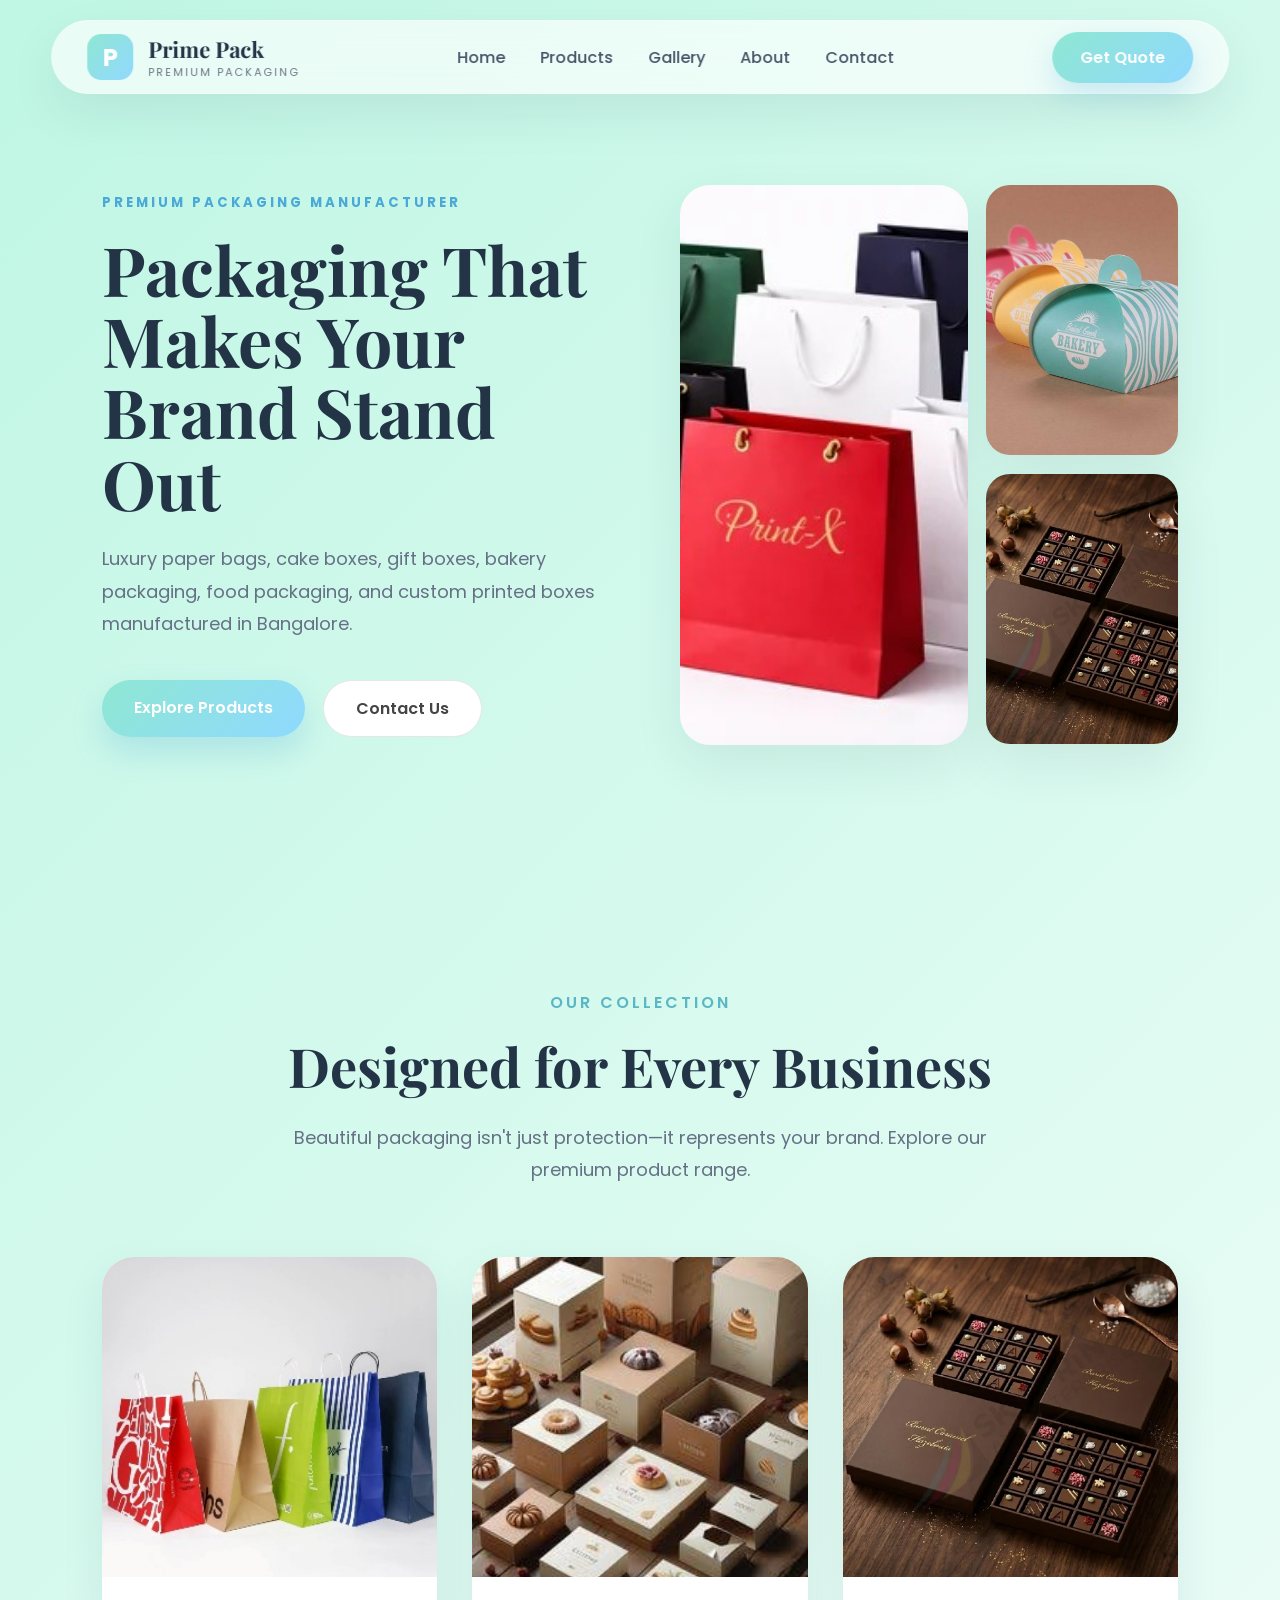
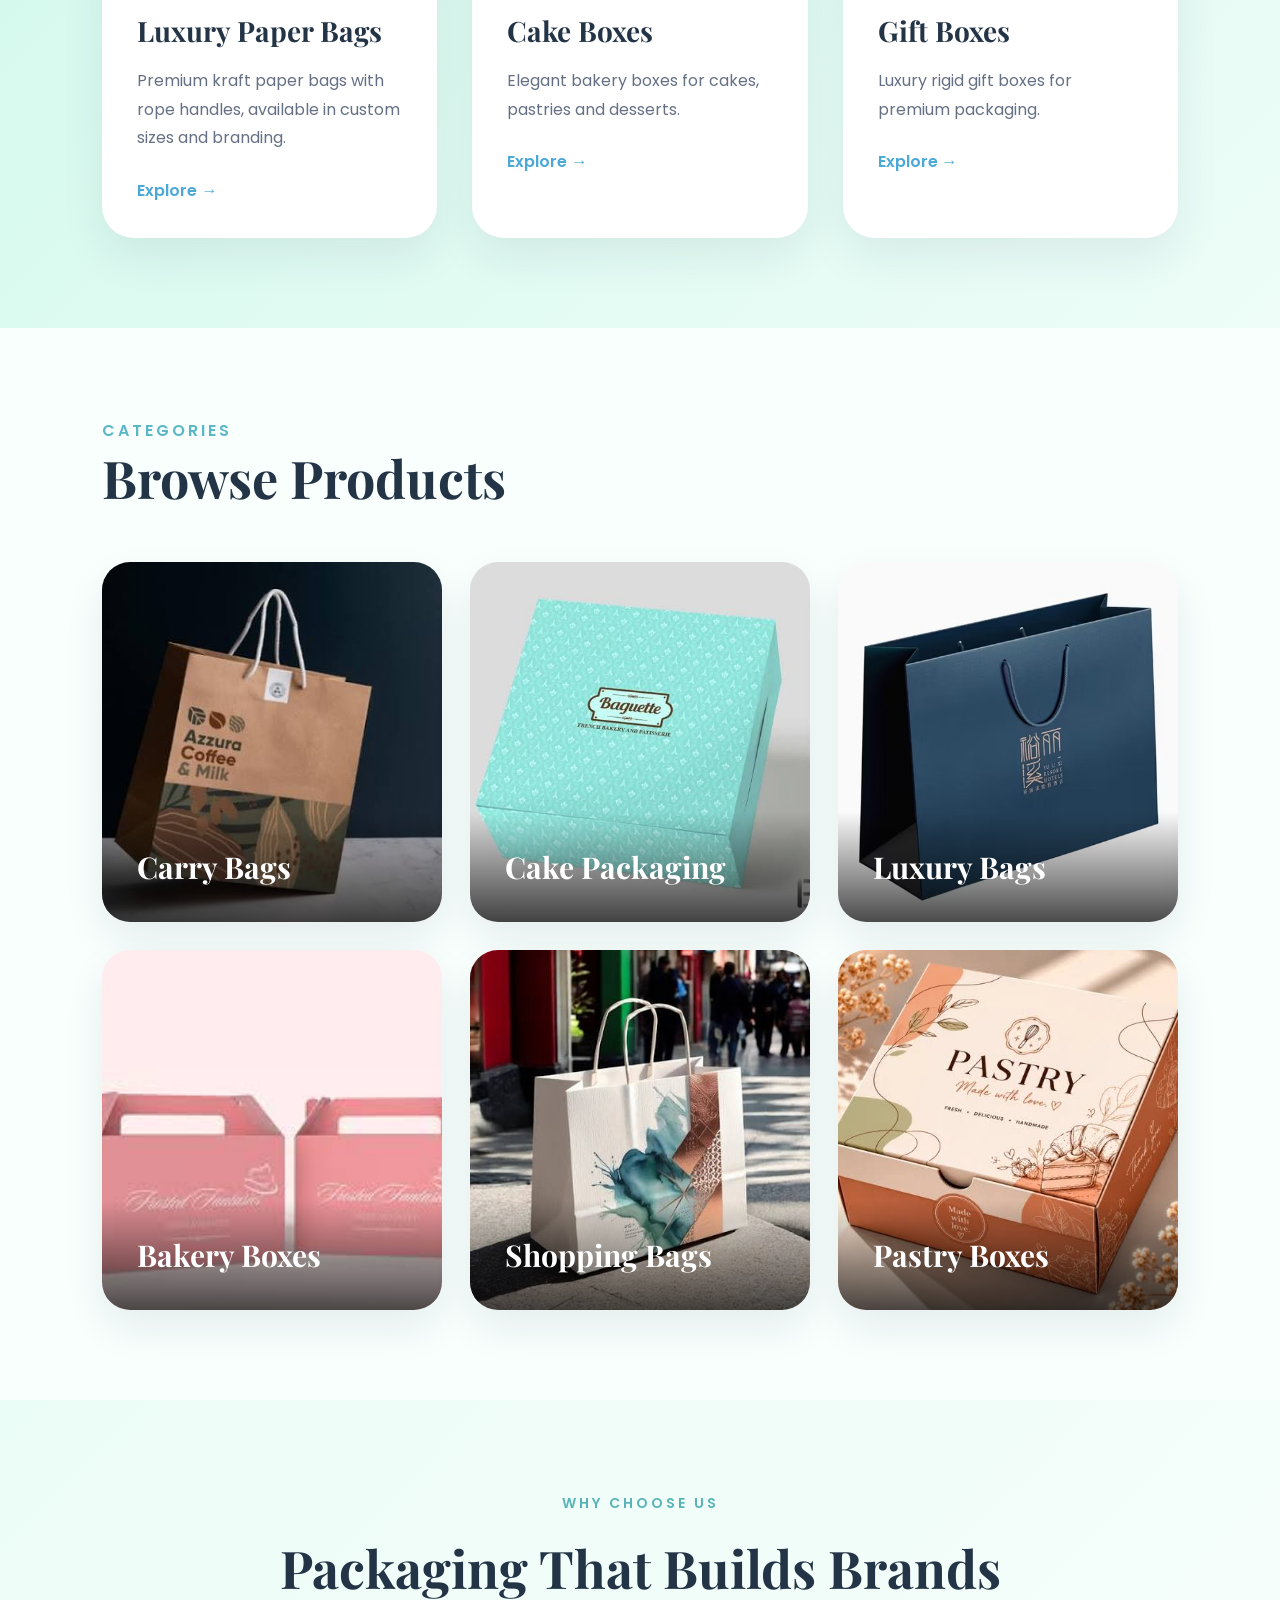
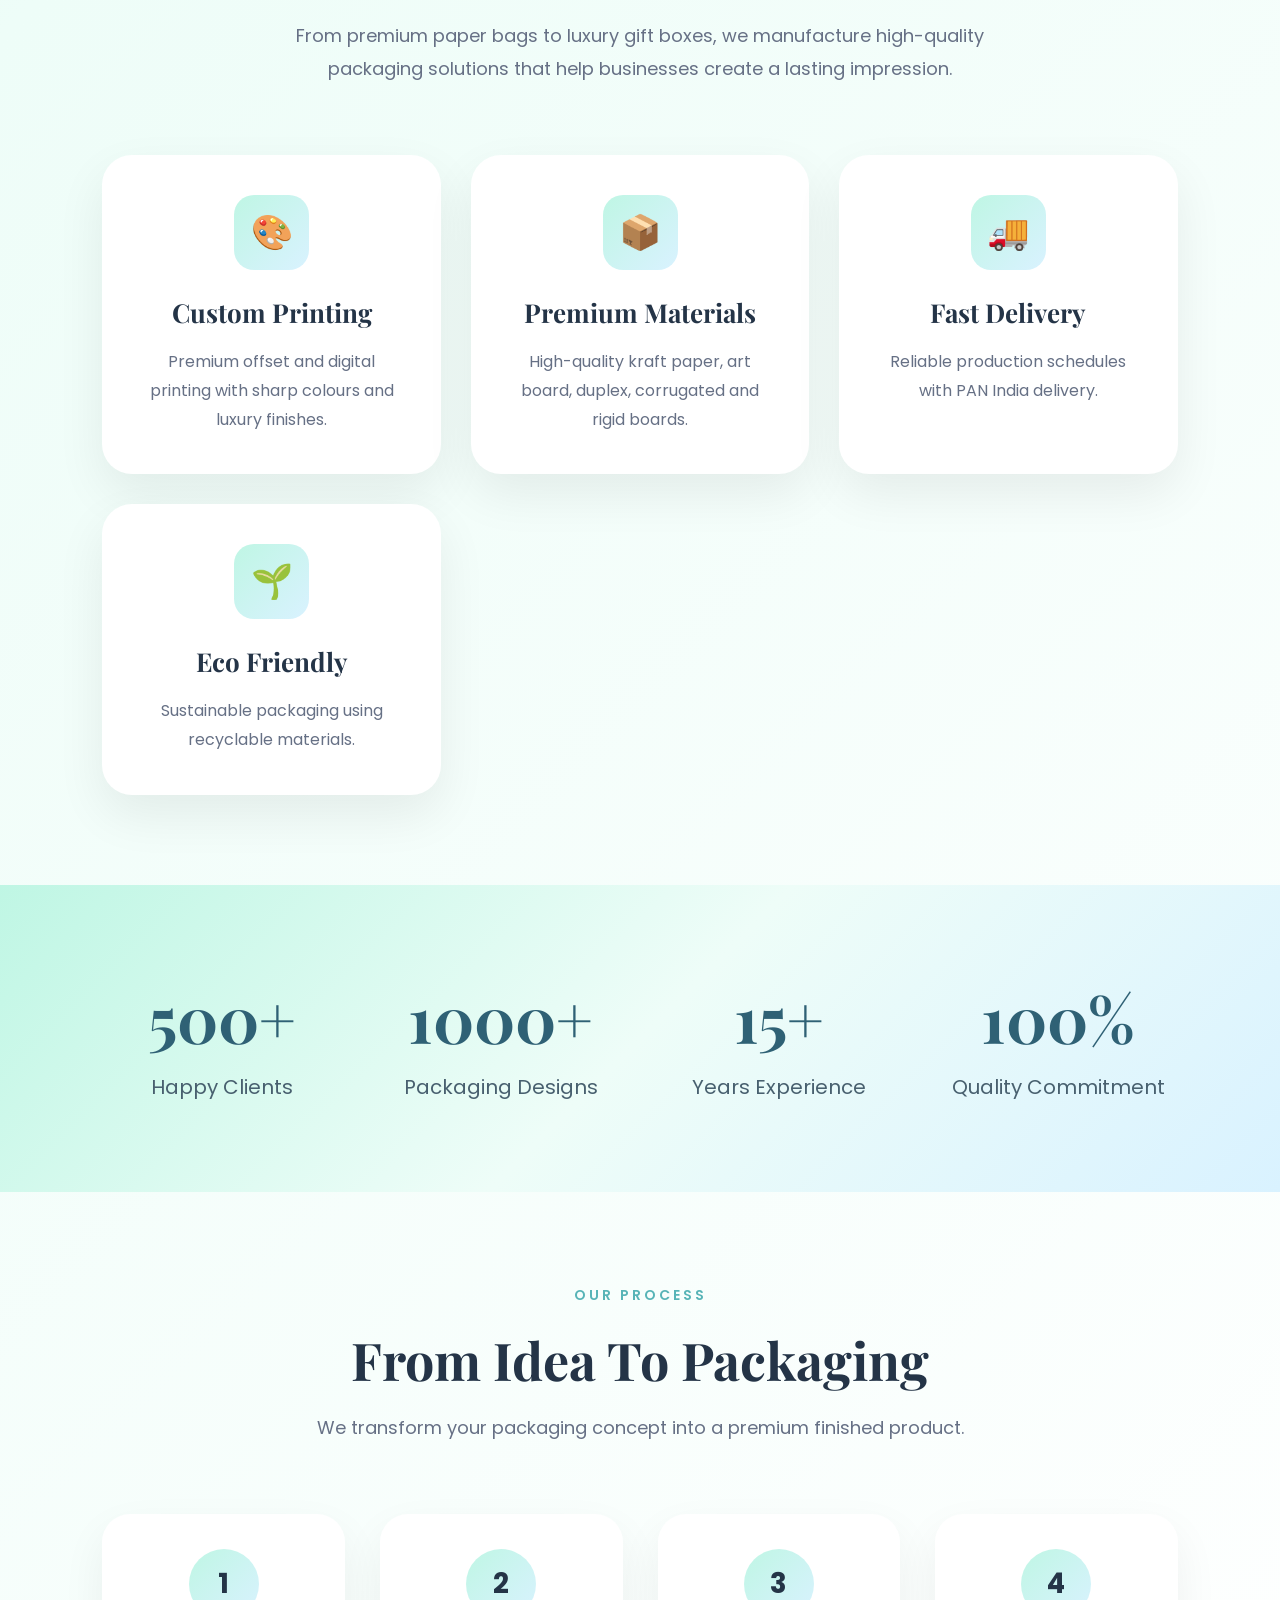
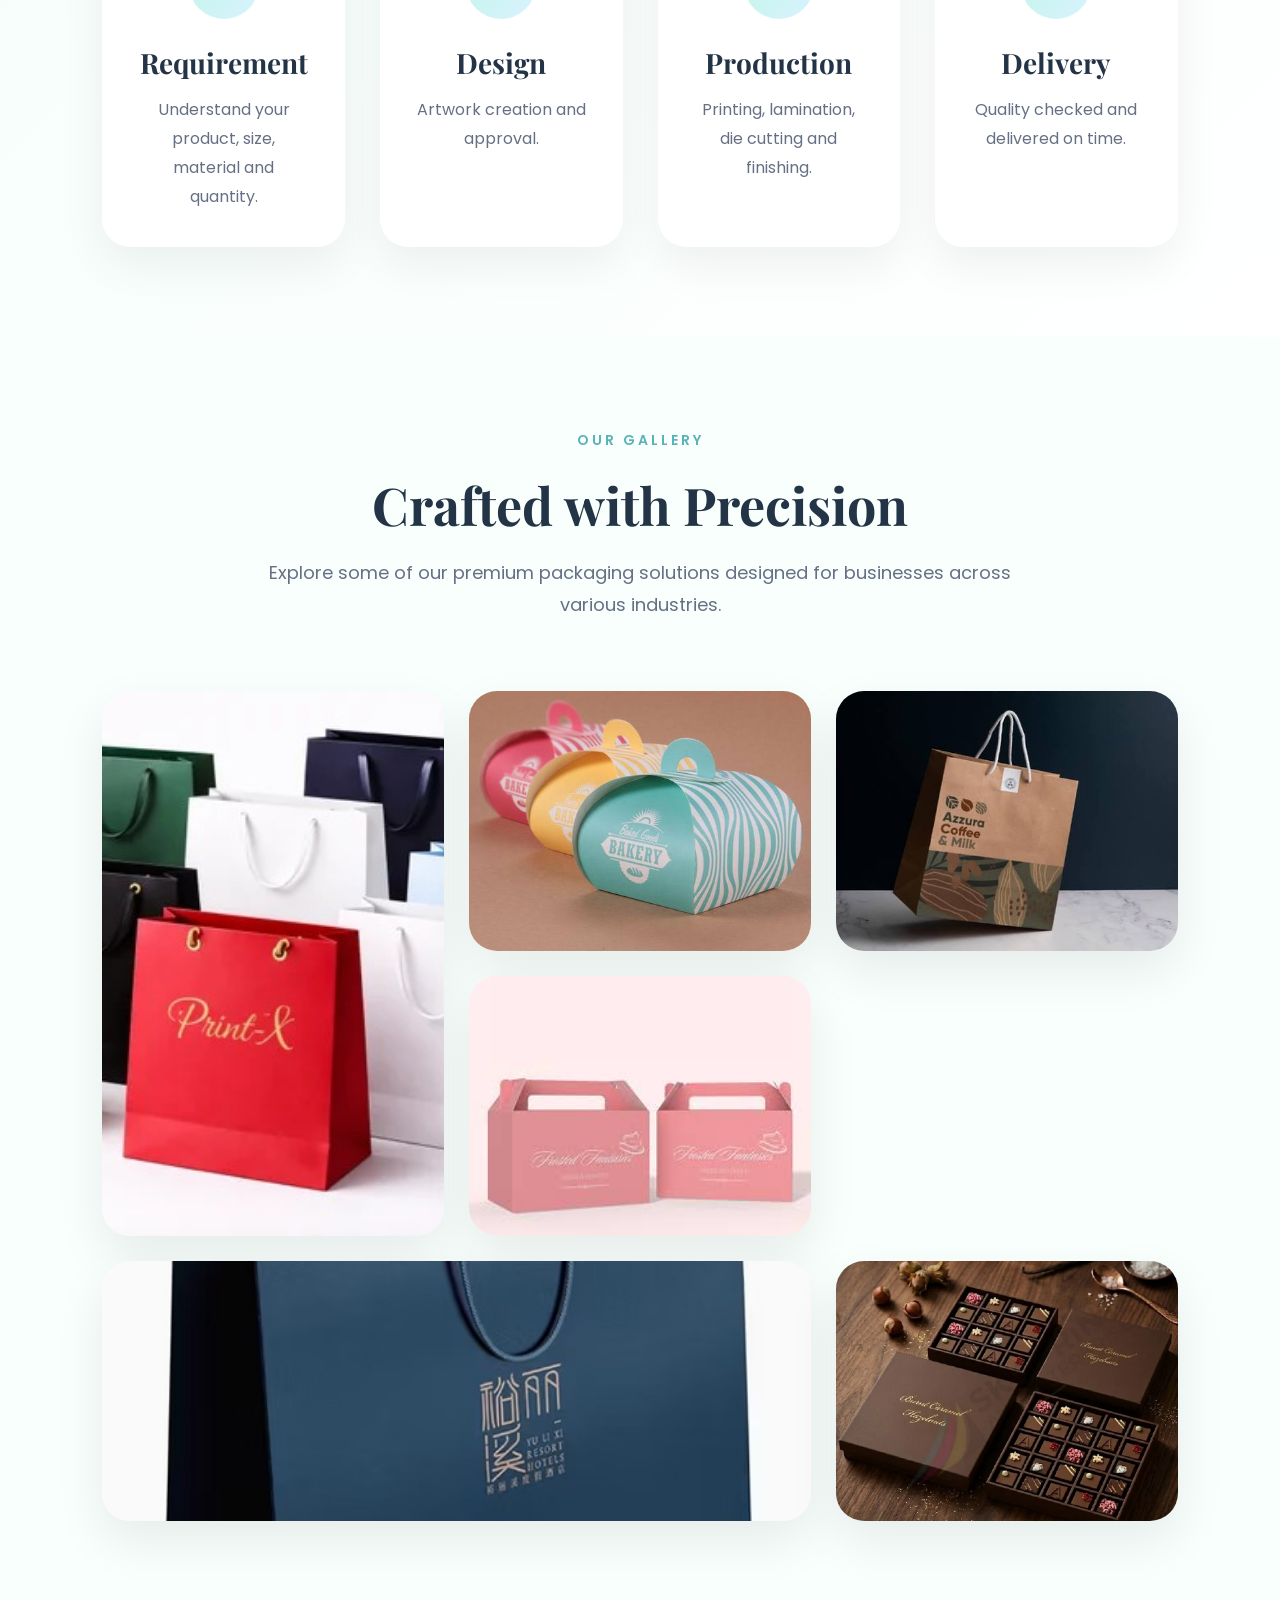
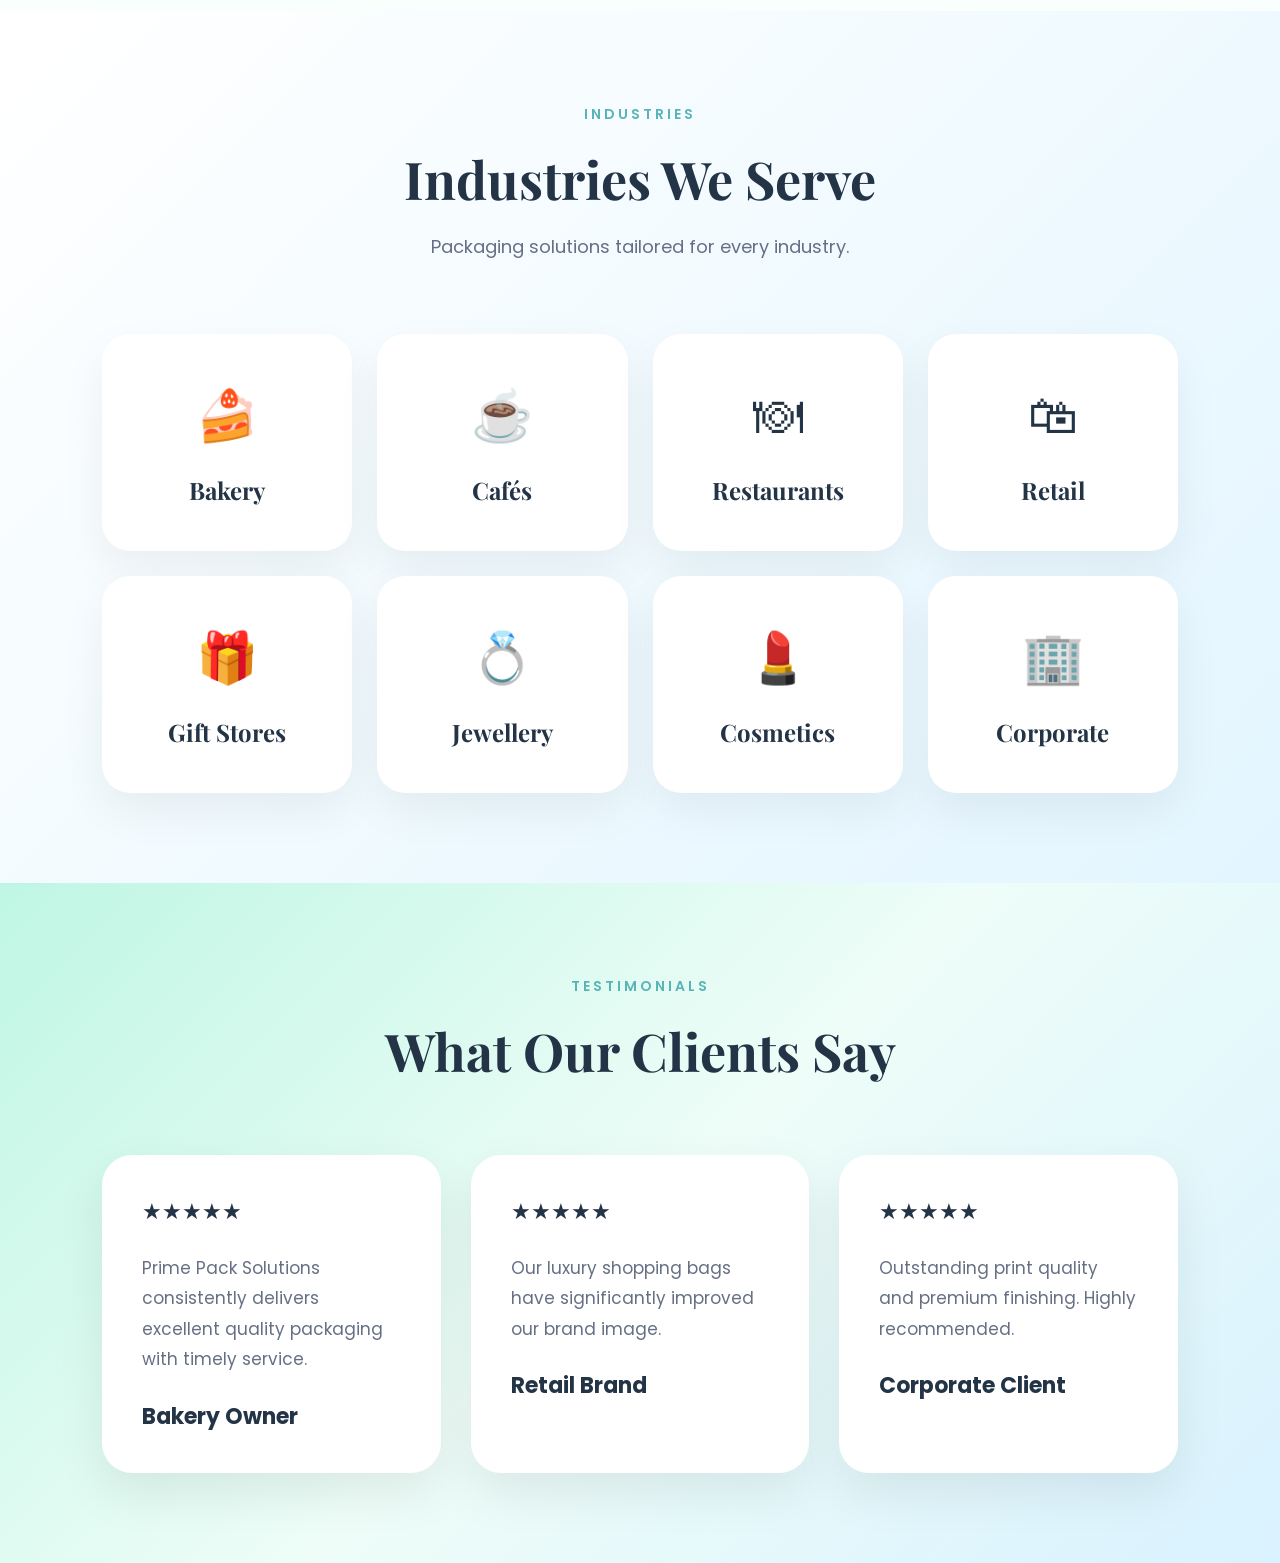
==== index.html @ acff88dc "Built the skeleton" ====
<!DOCTYPE html>
<html lang="en">

<head>

<meta charset="UTF-8">

<meta name="viewport"
content="width=device-width, initial-scale=1.0">

<title>
Prime Pack Solutions
Premium Packaging Manufacturer
</title>

<link rel="preconnect" href="https://fonts.googleapis.com">

<link rel="preconnect"
href="https://fonts.gstatic.com"
crossorigin>

<link href="https://fonts.googleapis.com/css2?family=Poppins:wght@300;400;500;600;700&family=Playfair+Display:wght@700;800&display=swap"
rel="stylesheet">

<style>

:root{

--mint:#bff6e4;
--mint2:#ebfff8;

--blue:#d9f2ff;

--pink:#ffe5ef;

--white:#ffffff;

--text:#243447;

--gray:#667085;

--border:#e8edf2;

--shadow:
0 20px 50px rgba(30,50,70,.08);

}

*{

margin:0;
padding:0;
box-sizing:border-box;

}

html{

scroll-behavior:smooth;

}

body{

font-family:Poppins,sans-serif;

background:
linear-gradient(
135deg,
#bff6e4 0%,
#eefdf8 35%,
#ffffff 70%,
#d9f2ff 100%);

color:var(--text);

overflow-x:hidden;

}

img{

max-width:100%;
display:block;

}

section{

padding:90px 8%;

}

.container{

max-width:1400px;
margin:auto;

}

/* ======================

Navigation

====================== */

nav{

position:fixed;

top:20px;

left:50%;

transform:translateX(-50%);

width:92%;

max-width:1300px;

height:74px;

background:
rgba(255,255,255,.65);

backdrop-filter:blur(18px);

border:1px solid rgba(255,255,255,.4);

border-radius:60px;

display:flex;

align-items:center;

justify-content:space-between;

padding:0 35px;

z-index:999;

box-shadow:var(--shadow);

}

.logo{

display:flex;

align-items:center;

gap:15px;

}

.logo-circle{

width:46px;

height:46px;

border-radius:14px;

background:

linear-gradient(
135deg,
#8fe7d2,
#92d9ff);

display:flex;

align-items:center;

justify-content:center;

font-size:24px;

font-weight:bold;

color:white;

}

.logo h2{

font-size:22px;

font-family:Playfair Display;

}

.logo span{

display:block;

font-size:11px;

letter-spacing:2px;

color:#6b7280;

text-transform:uppercase;

}

nav ul{

display:flex;

gap:35px;

list-style:none;

}

nav a{

text-decoration:none;

color:#455468;

font-weight:500;

transition:.3s;

}

nav a:hover{

color:#4ba9d8;

}

.quote-btn{

padding:13px 28px;

border-radius:40px;

background:

linear-gradient(
135deg,
#8fe7d2,
#8fd9ff);

color:white;

font-weight:600;

box-shadow:0 12px 30px rgba(80,170,220,.25);

}

/* ======================

Hero

====================== */

.hero{

min-height:100vh;

display:grid;

grid-template-columns:1fr 1fr;

align-items:center;

gap:80px;

padding-top:120px;

}

.hero-text h5{

letter-spacing:3px;

color:#4ba9d8;

margin-bottom:20px;

text-transform:uppercase;

}

.hero-text h1{

font-family:Playfair Display;

font-size:68px;

line-height:1.05;

margin-bottom:25px;

}

.hero-text p{

font-size:18px;

line-height:1.8;

color:#667085;

max-width:560px;

margin-bottom:40px;

}

.hero-buttons{

display:flex;

gap:18px;

}

.btn{

padding:15px 32px;

border-radius:50px;

text-decoration:none;

font-weight:600;

transition:.35s;

}

.btn-primary{

background:

linear-gradient(
135deg,
#8fe7d2,
#8fd9ff);

color:white;

box-shadow:0 15px 30px rgba(80,170,220,.25);

}

.btn-secondary{

background:white;

color:#444;

border:1px solid #e6e6e6;

}

.btn:hover{

transform:translateY(-4px);

}

/* Hero Images */

.hero-images{

display:grid;

grid-template-columns:1.2fr .8fr;

gap:18px;

}

.big-image{

border-radius:30px;

overflow:hidden;

box-shadow:var(--shadow);

height:560px;

}

.big-image img{

width:100%;

height:100%;

object-fit:cover;

}

.small-column{

display:grid;

gap:18px;

}

.small-card{

height:270px;

overflow:hidden;

border-radius:24px;

box-shadow:var(--shadow);

}

.small-card img{

width:100%;

height:100%;

object-fit:cover;

}

@media(max-width:900px){

.hero{

grid-template-columns:1fr;

}

nav ul{

display:none;

}

.hero-text h1{

font-size:46px;

}

}

</style>

</head>

<body>

<nav>

<div class="logo">

<div class="logo-circle">P</div>

<div>

<h2>Prime Pack</h2>

<span>Premium Packaging</span>

</div>

</div>

<ul>

<li><a href="index.html">Home</a></li>

<li><a href="products.html">Products</a></li>

<li><a href="gallery.html">Gallery</a></li>

<li><a href="about.html">About</a></li>

<li><a href="contact.html">Contact</a></li>

</ul>

<a class="quote-btn" href="#contact">
Get Quote
</a>

</nav>

<section class="hero container">

<div class="hero-text">

<h5>
Premium Packaging Manufacturer
</h5>

<h1>

Packaging

That

Makes

Your Brand

Stand Out

</h1>

<p>

Luxury paper bags,
cake boxes,
gift boxes,
bakery packaging,
food packaging,
and custom printed boxes
manufactured in Bangalore.

</p>

<div class="hero-buttons">

<a href="#products"
class="btn btn-primary">

Explore Products

</a>

<a href="#contact"
class="btn btn-secondary">

Contact Us

</a>

</div>

</div>

<div class="hero-images">

<div class="big-image">

<img src="images/PP_Bags_6.jpeg">

</div>

<div class="small-column">

<div class="small-card">

<img src="images/PP_CakeBox_3.jpeg">

</div>

<div class="small-card">

<img src="images/PP_GiftBox_1.jpeg">

</div>

</div>

</div>

</section>

<!-- ======= PART 2 STARTS BELOW ======= -->
 <!-- ==============================
FEATURED COLLECTION
============================== -->

<section id="products">

<div class="container">

<div style="text-align:center; margin-bottom:70px;">

<p style="
letter-spacing:3px;
text-transform:uppercase;
color:#59b7c6;
font-weight:600;
margin-bottom:15px;">

Our Collection

</p>

<h2 style="
font-family:'Playfair Display',serif;
font-size:54px;
margin-bottom:20px;">

Designed for Every Business

</h2>

<p style="
max-width:700px;
margin:auto;
font-size:18px;
color:#667085;
line-height:1.8;">

Beautiful packaging isn't just protection—it represents
your brand. Explore our premium product range.

</p>

</div>

<div class="product-grid">

<div class="product-card">

<img src="images/PP_Bags_1.jpeg">

<div class="product-info">

<h3>Luxury Paper Bags</h3>

<p>

Premium kraft paper bags with rope handles,
available in custom sizes and branding.

</p>

<a href="#">Explore →</a>

</div>

</div>

<div class="product-card">

<img src="images/PP_CakeBox_2.jpeg">

<div class="product-info">

<h3>Cake Boxes</h3>

<p>

Elegant bakery boxes for cakes,
pastries and desserts.

</p>

<a href="#">Explore →</a>

</div>

</div>

<div class="product-card">

<img src="images/PP_GiftBox_1.jpeg">

<div class="product-info">

<h3>Gift Boxes</h3>

<p>

Luxury rigid gift boxes
for premium packaging.

</p>

<a href="#">Explore →</a>

</div>

</div>

</div>

</div>

</section>

<style>

.product-grid{

display:grid;

grid-template-columns:
repeat(auto-fit,minmax(330px,1fr));

gap:35px;

}

.product-card{

background:white;

border-radius:32px;

overflow:hidden;

box-shadow:
0 18px 45px rgba(20,40,70,.08);

transition:.35s;

}

.product-card:hover{

transform:translateY(-12px);

}

.product-card img{

width:100%;

height:320px;

object-fit:cover;

transition:.4s;

}

.product-card:hover img{

transform:scale(1.05);

}

.product-info{

padding:35px;

}

.product-info h3{

font-size:28px;

margin-bottom:18px;

font-family:'Playfair Display',serif;

}

.product-info p{

color:#667085;

line-height:1.8;

margin-bottom:25px;

}

.product-info a{

text-decoration:none;

font-weight:600;

color:#4ba9d8;

}

</style>

<!-- ==============================
PRODUCT CATEGORIES
============================== -->

<section
style="background:#f8fffd;">

<div class="container">

<div style="
display:flex;
justify-content:space-between;
align-items:end;
margin-bottom:50px;
flex-wrap:wrap;
gap:20px;">

<div>

<p style="
letter-spacing:3px;
text-transform:uppercase;
color:#59b7c6;
font-weight:600;">

Categories

</p>

<h2 style="
font-family:'Playfair Display';
font-size:52px;">

Browse Products

</h2>

</div>

</div>

<div class="category-grid">

<div class="category">

<img src="images/PP_Bags_2.jpeg">

<div class="overlay">

<h3>Carry Bags</h3>

</div>

</div>

<div class="category">

<img src="images/PP_CakeBox_4.jpeg">

<div class="overlay">

<h3>Cake Packaging</h3>

</div>

</div>

<div class="category">

<img src="images/PP_Bags_5.jpeg">

<div class="overlay">

<h3>Luxury Bags</h3>

</div>

</div>

<div class="category">

<img src="images/PP_CakeBox_5.jpeg">

<div class="overlay">

<h3>Bakery Boxes</h3>

</div>

</div>

<div class="category">

<img src="images/PP_Bags_3.jpeg">

<div class="overlay">

<h3>Shopping Bags</h3>

</div>

</div>

<div class="category">

<img src="images/PP_CakeBox_1.jpeg">

<div class="overlay">

<h3>Pastry Boxes</h3>

</div>

</div>

</div>

</div>

</section>

<style>

.category-grid{

display:grid;

grid-template-columns:
repeat(auto-fit,minmax(280px,1fr));

gap:28px;

}

.category{

position:relative;

overflow:hidden;

border-radius:28px;

height:360px;

cursor:pointer;

box-shadow:
0 18px 40px rgba(20,40,70,.08);

}

.category img{

width:100%;

height:100%;

object-fit:cover;

transition:.5s;

}

.category:hover img{

transform:scale(1.08);

}

.overlay{

position:absolute;

left:0;

right:0;

bottom:0;

padding:35px;

background:

linear-gradient(

transparent,

rgba(0,0,0,.7)

);

}

.overlay h3{

color:white;

font-size:30px;

font-family:'Playfair Display';

}

</style>

<!-- =====================================
WHY CHOOSE PRIME PACK
===================================== -->

<section id="why">

<div class="container">

<div class="section-title">

<span>WHY CHOOSE US</span>

<h2>
Packaging That Builds Brands
</h2>

<p>
From premium paper bags to luxury gift boxes, we manufacture
high-quality packaging solutions that help businesses create
a lasting impression.
</p>

</div>

<div class="features-grid">

<div class="feature-card">

<div class="icon">🎨</div>

<h3>Custom Printing</h3>

<p>

Premium offset and digital printing with
sharp colours and luxury finishes.

</p>

</div>

<div class="feature-card">

<div class="icon">📦</div>

<h3>Premium Materials</h3>

<p>

High-quality kraft paper,
art board,
duplex,
corrugated and rigid boards.

</p>

</div>

<div class="feature-card">

<div class="icon">🚚</div>

<h3>Fast Delivery</h3>

<p>

Reliable production schedules
with PAN India delivery.

</p>

</div>

<div class="feature-card">

<div class="icon">🌱</div>

<h3>Eco Friendly</h3>

<p>

Sustainable packaging
using recyclable materials.

</p>

</div>

</div>

</div>

</section>


<style>

.section-title{

text-align:center;

max-width:760px;

margin:auto auto 70px;

}

.section-title span{

letter-spacing:3px;

font-size:14px;

font-weight:600;

color:#58b4b7;

}

.section-title h2{

font-family:'Playfair Display',serif;

font-size:52px;

margin:18px 0;

}

.section-title p{

font-size:18px;

line-height:1.8;

color:#667085;

}

.features-grid{

display:grid;

grid-template-columns:
repeat(auto-fit,minmax(260px,1fr));

gap:30px;

}

.feature-card{

background:white;

padding:40px;

border-radius:30px;

box-shadow:0 20px 50px rgba(0,0,0,.07);

transition:.35s;

text-align:center;

}

.feature-card:hover{

transform:translateY(-10px);

}

.icon{

width:75px;

height:75px;

border-radius:20px;

margin:auto auto 25px;

display:flex;

align-items:center;

justify-content:center;

font-size:34px;

background:linear-gradient(
135deg,
#bff6e4,
#d9f2ff);

}

.feature-card h3{

font-size:26px;

margin-bottom:18px;

font-family:'Playfair Display';

}

.feature-card p{

color:#667085;

line-height:1.8;

}

</style>



<!-- =====================================
STATISTICS
===================================== -->

<section
style="
background:
linear-gradient(
135deg,
#bff6e4,
#eefdf8,
#d9f2ff);
">

<div class="container">

<div class="stats-grid">

<div>

<h2>500+</h2>

<p>Happy Clients</p>

</div>

<div>

<h2>1000+</h2>

<p>Packaging Designs</p>

</div>

<div>

<h2>15+</h2>

<p>Years Experience</p>

</div>

<div>

<h2>100%</h2>

<p>Quality Commitment</p>

</div>

</div>

</div>

</section>

<style>

.stats-grid{

display:grid;

grid-template-columns:
repeat(auto-fit,minmax(200px,1fr));

gap:40px;

text-align:center;

}

.stats-grid h2{

font-size:64px;

font-family:'Playfair Display';

color:#2f6175;

}

.stats-grid p{

font-size:20px;

margin-top:12px;

color:#48606f;

}

</style>




<!-- =====================================
OUR PROCESS
===================================== -->

<section>

<div class="container">

<div class="section-title">

<span>OUR PROCESS</span>

<h2>

From Idea To Packaging

</h2>

<p>

We transform your packaging concept into a premium finished product.

</p>

</div>

<div class="timeline">

<div class="step">

<div class="circle">1</div>

<h3>Requirement</h3>

<p>

Understand your
product,
size,
material and quantity.

</p>

</div>

<div class="step">

<div class="circle">2</div>

<h3>Design</h3>

<p>

Artwork creation
and approval.

</p>

</div>

<div class="step">

<div class="circle">3</div>

<h3>Production</h3>

<p>

Printing,
lamination,
die cutting
and finishing.

</p>

</div>

<div class="step">

<div class="circle">4</div>

<h3>Delivery</h3>

<p>

Quality checked
and delivered
on time.

</p>

</div>

</div>

</div>

</section>

<style>

.timeline{

display:grid;

grid-template-columns:
repeat(auto-fit,minmax(240px,1fr));

gap:35px;

}

.step{

background:white;

padding:35px;

border-radius:28px;

box-shadow:0 18px 45px rgba(0,0,0,.06);

text-align:center;

transition:.35s;

}

.step:hover{

transform:translateY(-10px);

}

.circle{

width:70px;

height:70px;

margin:auto;

border-radius:50%;

background:
linear-gradient(
135deg,
#bff6e4,
#d9f2ff);

display:flex;

align-items:center;

justify-content:center;

font-size:28px;

font-weight:bold;

margin-bottom:25px;

}

.step h3{

font-family:'Playfair Display';

font-size:28px;

margin-bottom:15px;

}

.step p{

line-height:1.8;

color:#667085;

}

</style>



<!-- =====================================
GALLERY
===================================== -->

<section id="gallery" style="background:#f9fffd;">

<div class="container">

<div class="section-title">

<span>OUR GALLERY</span>

<h2>Crafted with Precision</h2>

<p>
Explore some of our premium packaging solutions designed
for businesses across various industries.
</p>

</div>

<div class="gallery-grid">

<div class="gallery-item tall">
<img src="images/PP_Bags_6.jpeg" alt="">
</div>

<div class="gallery-item">
<img src="images/PP_CakeBox_3.jpeg" alt="">
</div>

<div class="gallery-item">
<img src="images/PP_Bags_2.jpeg" alt="">
</div>

<div class="gallery-item">
<img src="images/PP_CakeBox_5.jpeg" alt="">
</div>

<div class="gallery-item wide">
<img src="images/PP_Bags_5.jpeg" alt="">
</div>

<div class="gallery-item">
<img src="images/PP_GiftBox_1.jpeg" alt="">
</div>

</div>

</div>

</section>

<style>

.gallery-grid{

display:grid;

grid-template-columns:repeat(3,1fr);

grid-auto-rows:260px;

gap:25px;

}

.gallery-item{

overflow:hidden;

border-radius:28px;

box-shadow:0 20px 50px rgba(0,0,0,.08);

}

.gallery-item img{

width:100%;

height:100%;

object-fit:cover;

transition:.5s;

}

.gallery-item:hover img{

transform:scale(1.08);

}

.tall{

grid-row:span 2;

}

.wide{

grid-column:span 2;

}

@media(max-width:900px){

.gallery-grid{

grid-template-columns:1fr;

}

.tall,
.wide{

grid-row:auto;
grid-column:auto;

}

}

</style>

<!-- =====================================
INDUSTRIES
===================================== -->

<section id="industries">

<div class="container">

<div class="section-title">

<span>INDUSTRIES</span>

<h2>Industries We Serve</h2>

<p>
Packaging solutions tailored for every industry.
</p>

</div>

<div class="industry-grid">

<div class="industry-card">
🍰
<h3>Bakery</h3>
</div>

<div class="industry-card">
☕
<h3>Cafés</h3>
</div>

<div class="industry-card">
🍽
<h3>Restaurants</h3>
</div>

<div class="industry-card">
🛍
<h3>Retail</h3>
</div>

<div class="industry-card">
🎁
<h3>Gift Stores</h3>
</div>

<div class="industry-card">
💍
<h3>Jewellery</h3>
</div>

<div class="industry-card">
💄
<h3>Cosmetics</h3>
</div>

<div class="industry-card">
🏢
<h3>Corporate</h3>
</div>

</div>

</div>

</section>

<style>

.industry-grid{

display:grid;

grid-template-columns:repeat(auto-fit,minmax(220px,1fr));

gap:25px;

}

.industry-card{

background:white;

padding:45px;

border-radius:28px;

text-align:center;

font-size:50px;

box-shadow:0 18px 45px rgba(0,0,0,.06);

transition:.35s;

}

.industry-card:hover{

transform:translateY(-10px);

background:linear-gradient(135deg,#bff6e4,#d9f2ff);

}

.industry-card h3{

margin-top:20px;

font-size:24px;

font-family:'Playfair Display';

color:#243447;

}

</style>

<!-- =====================================
TESTIMONIALS
===================================== -->

<section
style="
background:
linear-gradient(
135deg,
#bff6e4,
#eefdf8,
#d9f2ff);
">

<div class="container">

<div class="section-title">

<span>TESTIMONIALS</span>

<h2>What Our Clients Say</h2>

</div>

<div class="testimonial-grid">

<div class="testimonial">

★★★★★

<p>

Prime Pack Solutions consistently delivers
excellent quality packaging with timely service.

</p>

<h4>Bakery Owner</h4>

</div>

<div class="testimonial">

★★★★★

<p>

Our luxury shopping bags have significantly
improved our brand image.

</p>

<h4>Retail Brand</h4>

</div>

<div class="testimonial">

★★★★★

<p>

Outstanding print quality and premium finishing.
Highly recommended.

</p>

<h4>Corporate Client</h4>

</div>

</div>

</div>

</section>

<style>

.testimonial-grid{

display:grid;

grid-template-columns:repeat(auto-fit,minmax(320px,1fr));

gap:30px;

}

.testimonial{

background:white;

padding:40px;

border-radius:30px;

box-shadow:0 20px 50px rgba(0,0,0,.08);

font-size:22px;

}

.testimonial p{

margin:25px 0;

line-height:1.8;

font-size:17px;

color:#667085;

}

.testimonial h4{

color:#243447;

}

</style>

<!-- ========= PART 5 STARTS BELOW ========= -->
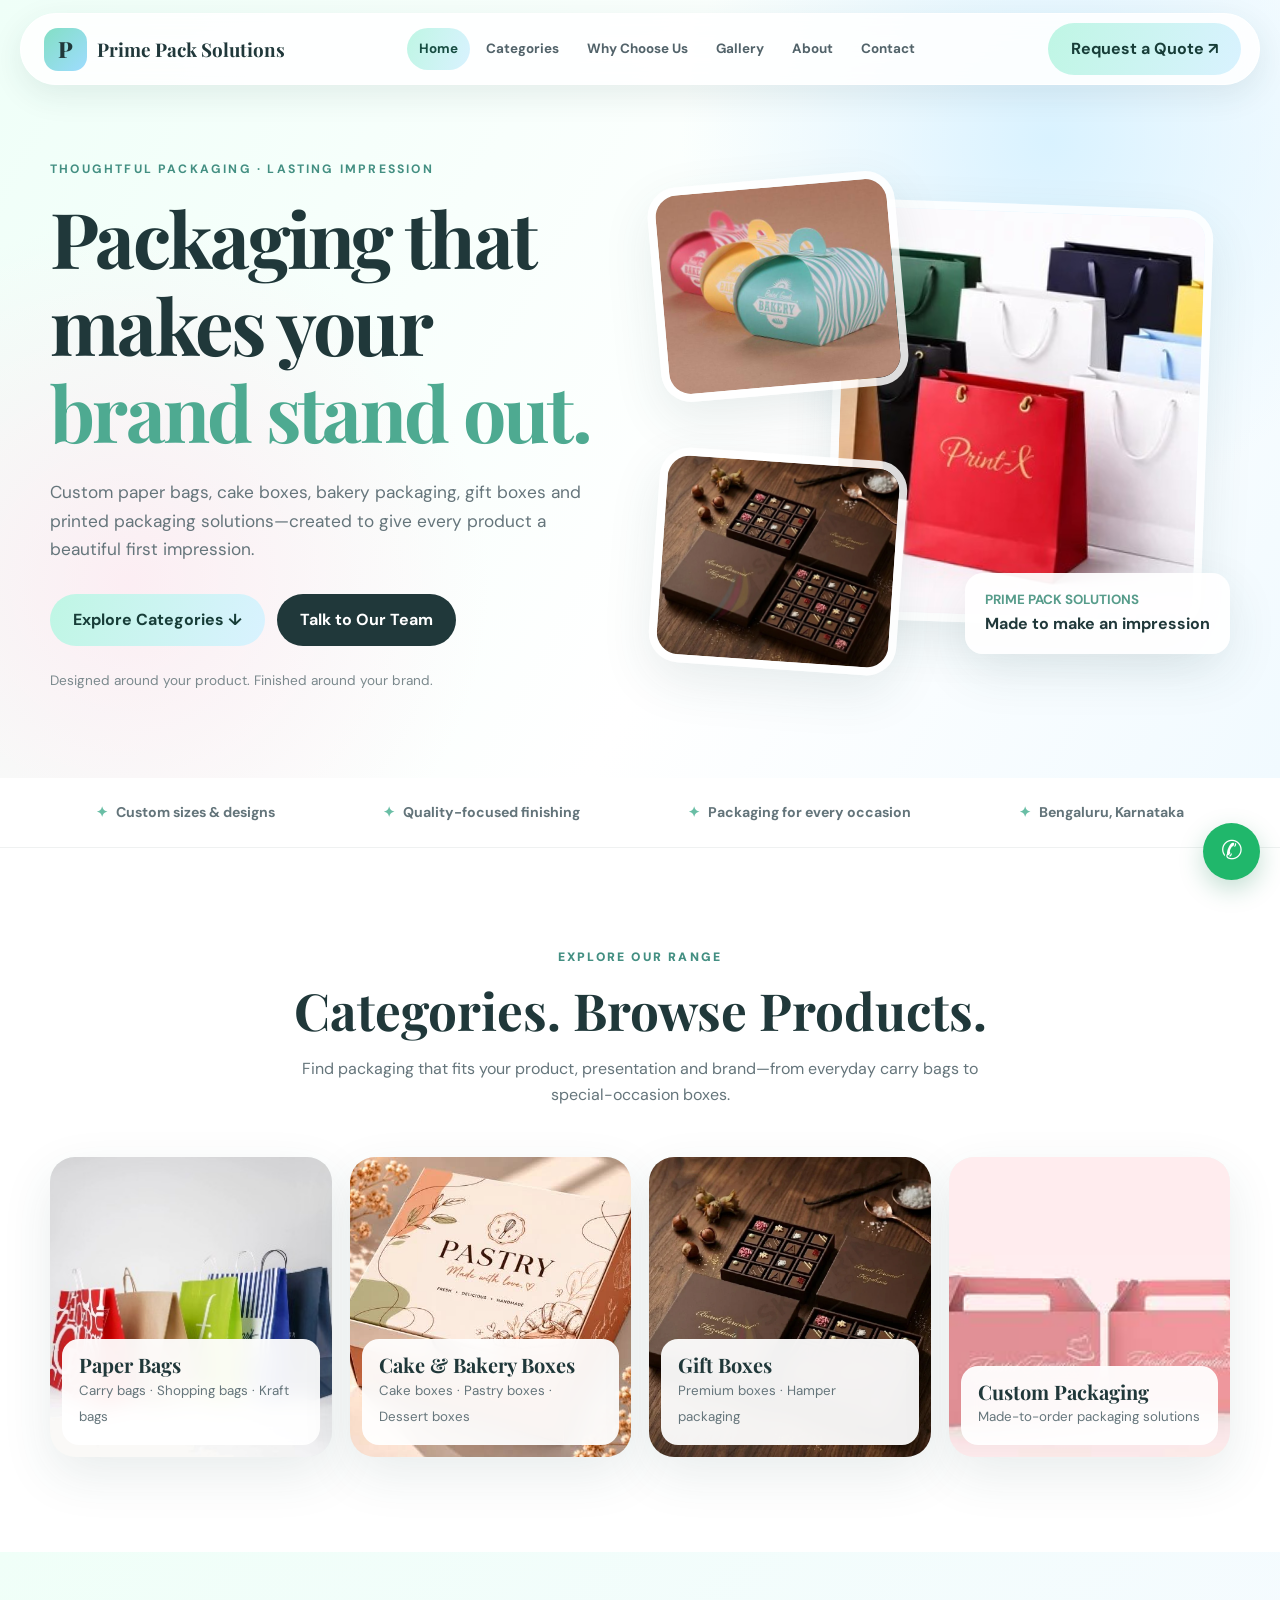
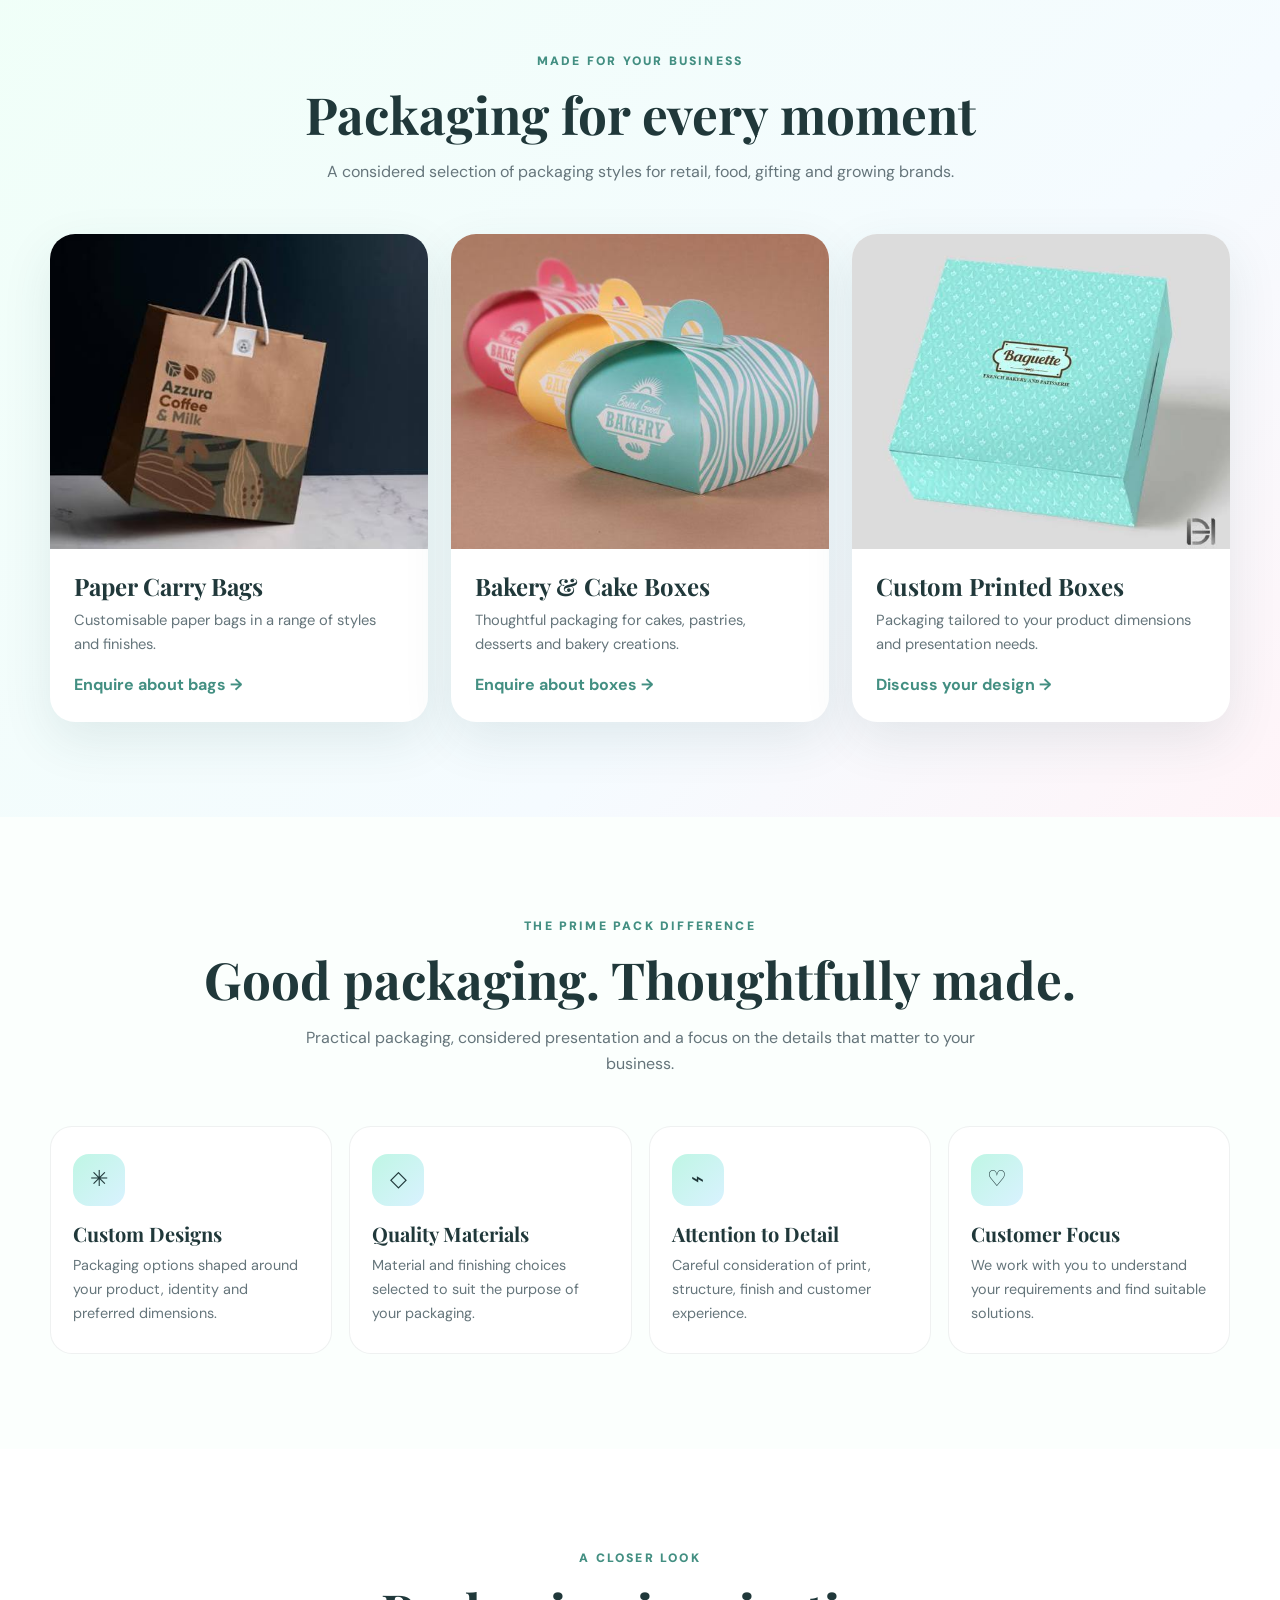
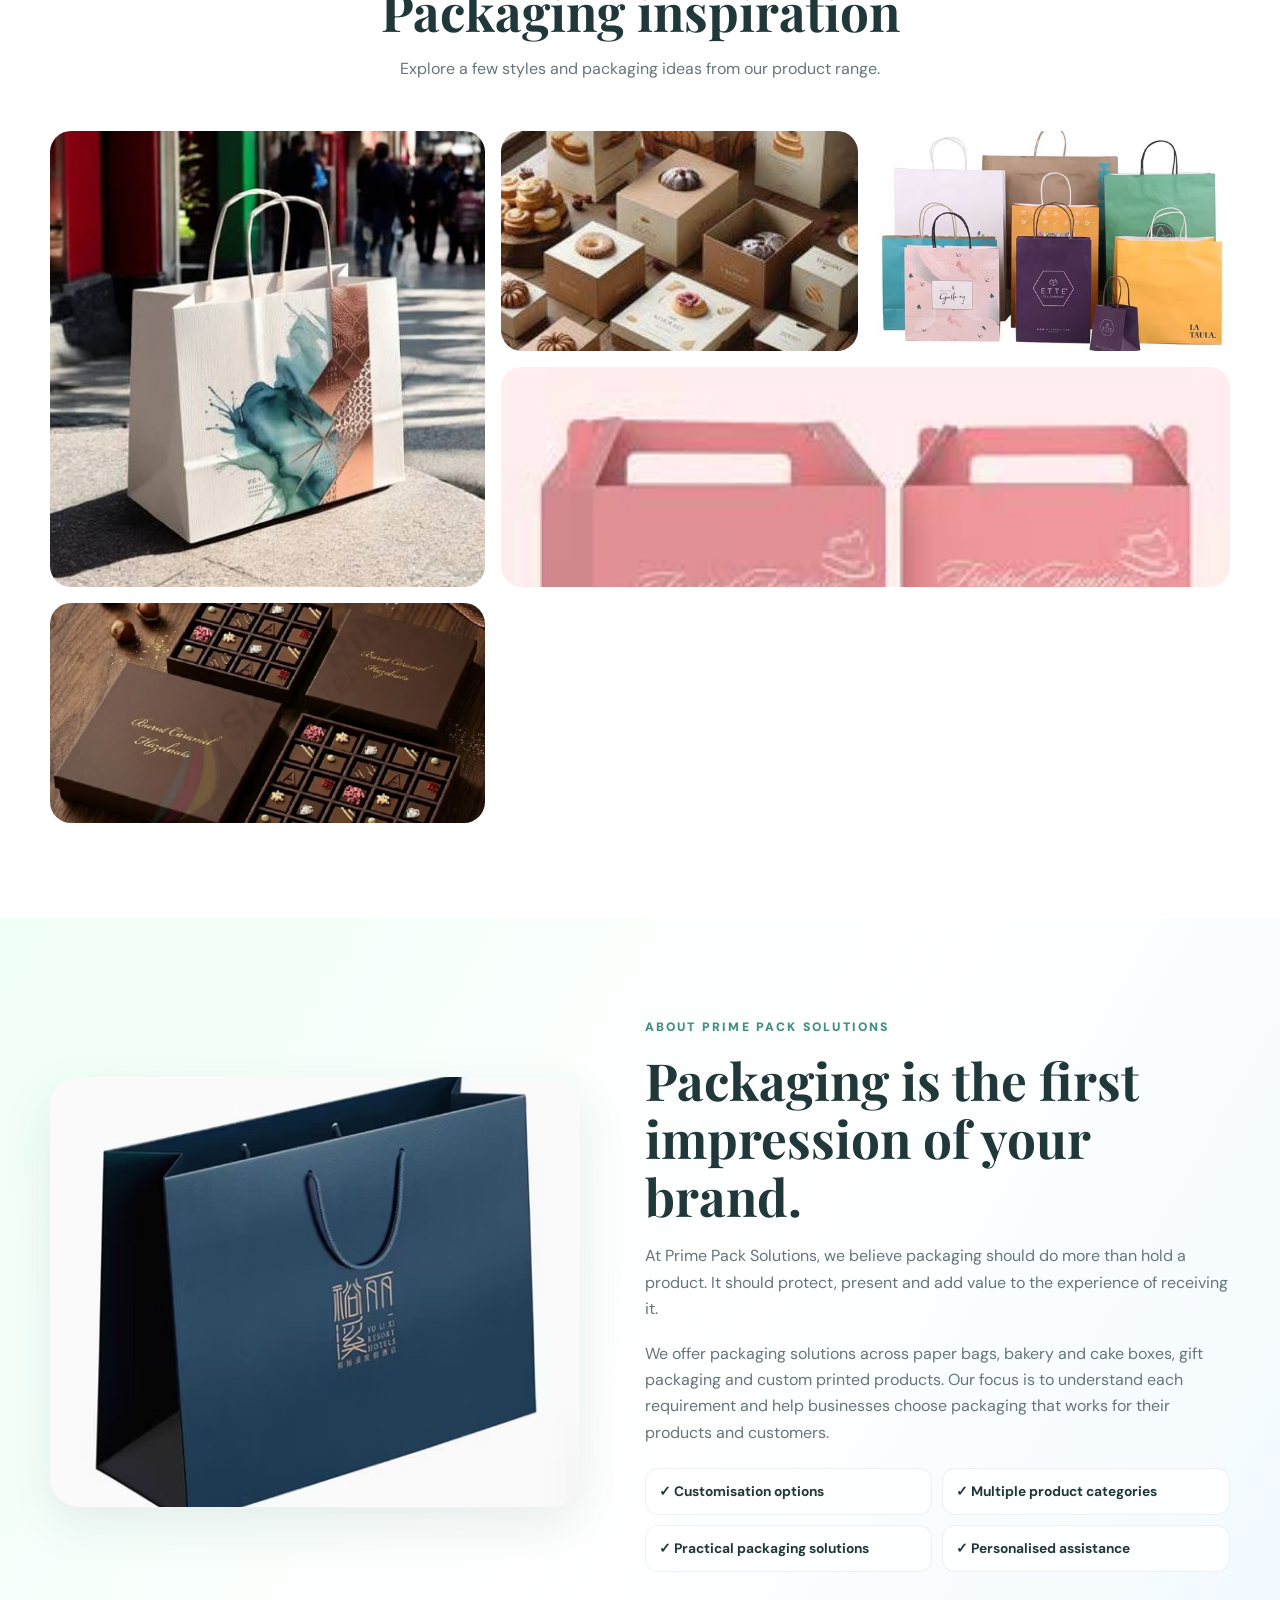
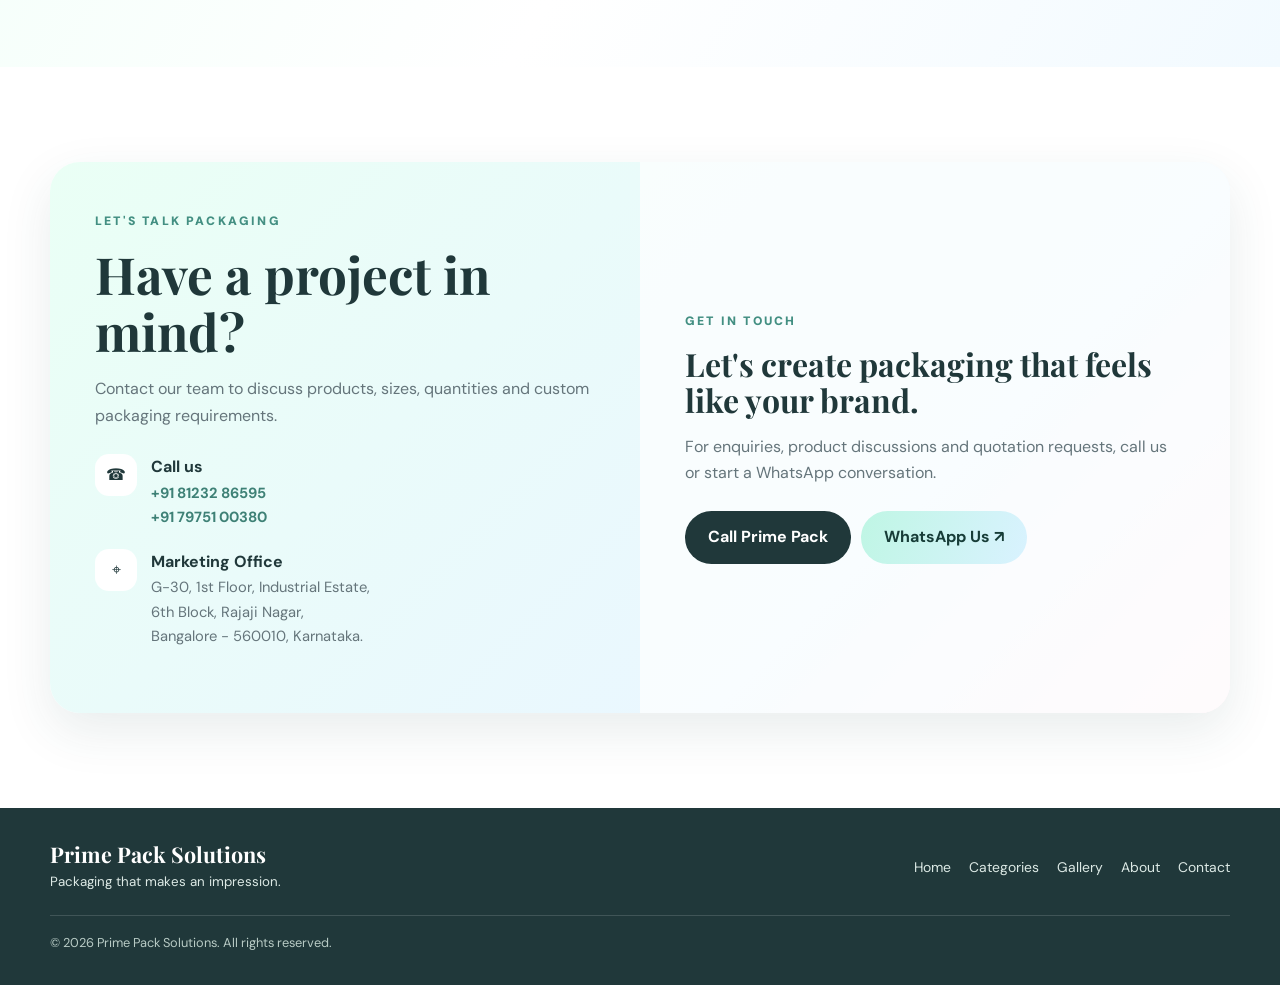
==== commit b1248978: "Single page website" ====
--- a/index.html
+++ b/index.html
@@ -1,1861 +1,104 @@
-<!DOCTYPE html>
+<!doctype html>
 <html lang="en">
 
 <head>
-
-<meta charset="UTF-8">
-
-<meta name="viewport"
-content="width=device-width, initial-scale=1.0">
-
-<title>
-Prime Pack Solutions
-Premium Packaging Manufacturer
-</title>
-
-<link rel="preconnect" href="https://fonts.googleapis.com">
-
-<link rel="preconnect"
-href="https://fonts.gstatic.com"
-crossorigin>
-
-<link href="https://fonts.googleapis.com/css2?family=Poppins:wght@300;400;500;600;700&family=Playfair+Display:wght@700;800&display=swap"
-rel="stylesheet">
-
+<meta charset="utf-8"><meta name="viewport" content="width=device-width,initial-scale=1">
+<meta name="description" content="Prime Pack Solutions - paper bags, bakery boxes, gift packaging and custom printed packaging in Bengaluru.">
+<meta name="theme-color" content="#bff6e4">
+<title>Prime Pack Solutions | Premium Packaging</title>
+<link rel="preconnect" href="https://fonts.googleapis.com"><link rel="preconnect" href="https://fonts.gstatic.com" crossorigin>
+<link href="https://fonts.googleapis.com/css2?family=DM+Sans:wght@400;500;600;700&family=Playfair+Display:wght@600;700;800&display=swap" rel="stylesheet">
 <style>
-
-:root{
-
---mint:#bff6e4;
---mint2:#ebfff8;
-
---blue:#d9f2ff;
-
---pink:#ffe5ef;
-
---white:#ffffff;
-
---text:#243447;
-
---gray:#667085;
-
---border:#e8edf2;
-
---shadow:
-0 20px 50px rgba(30,50,70,.08);
-
-}
-
-*{
-
-margin:0;
-padding:0;
-box-sizing:border-box;
-
-}
-
-html{
-
-scroll-behavior:smooth;
-
-}
-
-body{
-
-font-family:Poppins,sans-serif;
-
-background:
-linear-gradient(
-135deg,
-#bff6e4 0%,
-#eefdf8 35%,
-#ffffff 70%,
-#d9f2ff 100%);
-
-color:var(--text);
-
-overflow-x:hidden;
-
-}
-
-img{
-
-max-width:100%;
-display:block;
-
-}
-
-section{
-
-padding:90px 8%;
-
-}
-
-.container{
-
-max-width:1400px;
-margin:auto;
-
-}
-
-/* ======================
-
-Navigation
-
-====================== */
-
-nav{
-
-position:fixed;
-
-top:20px;
-
-left:50%;
-
-transform:translateX(-50%);
-
-width:92%;
-
-max-width:1300px;
-
-height:74px;
-
-background:
-rgba(255,255,255,.65);
-
-backdrop-filter:blur(18px);
-
-border:1px solid rgba(255,255,255,.4);
-
-border-radius:60px;
-
-display:flex;
-
-align-items:center;
-
-justify-content:space-between;
-
-padding:0 35px;
-
-z-index:999;
-
-box-shadow:var(--shadow);
-
-}
-
-.logo{
-
-display:flex;
-
-align-items:center;
-
-gap:15px;
-
-}
-
-.logo-circle{
-
-width:46px;
-
-height:46px;
-
-border-radius:14px;
-
-background:
-
-linear-gradient(
-135deg,
-#8fe7d2,
-#92d9ff);
-
-display:flex;
-
-align-items:center;
-
-justify-content:center;
-
-font-size:24px;
-
-font-weight:bold;
-
-color:white;
-
-}
-
-.logo h2{
-
-font-size:22px;
-
-font-family:Playfair Display;
-
-}
-
-.logo span{
-
-display:block;
-
-font-size:11px;
-
-letter-spacing:2px;
-
-color:#6b7280;
-
-text-transform:uppercase;
-
-}
-
-nav ul{
-
-display:flex;
-
-gap:35px;
-
-list-style:none;
-
-}
-
-nav a{
-
-text-decoration:none;
-
-color:#455468;
-
-font-weight:500;
-
-transition:.3s;
-
-}
-
-nav a:hover{
-
-color:#4ba9d8;
-
-}
-
-.quote-btn{
-
-padding:13px 28px;
-
-border-radius:40px;
-
-background:
-
-linear-gradient(
-135deg,
-#8fe7d2,
-#8fd9ff);
-
-color:white;
-
-font-weight:600;
-
-box-shadow:0 12px 30px rgba(80,170,220,.25);
-
-}
-
-/* ======================
-
-Hero
-
-====================== */
-
-.hero{
-
-min-height:100vh;
-
-display:grid;
-
-grid-template-columns:1fr 1fr;
-
-align-items:center;
-
-gap:80px;
-
-padding-top:120px;
-
-}
-
-.hero-text h5{
-
-letter-spacing:3px;
-
-color:#4ba9d8;
-
-margin-bottom:20px;
-
-text-transform:uppercase;
-
-}
-
-.hero-text h1{
-
-font-family:Playfair Display;
-
-font-size:68px;
-
-line-height:1.05;
-
-margin-bottom:25px;
-
-}
-
-.hero-text p{
-
-font-size:18px;
-
-line-height:1.8;
-
-color:#667085;
-
-max-width:560px;
-
-margin-bottom:40px;
-
-}
-
-.hero-buttons{
-
-display:flex;
-
-gap:18px;
-
-}
-
-.btn{
-
-padding:15px 32px;
-
-border-radius:50px;
-
-text-decoration:none;
-
-font-weight:600;
-
-transition:.35s;
-
-}
-
-.btn-primary{
-
-background:
-
-linear-gradient(
-135deg,
-#8fe7d2,
-#8fd9ff);
-
-color:white;
-
-box-shadow:0 15px 30px rgba(80,170,220,.25);
-
-}
-
-.btn-secondary{
-
-background:white;
-
-color:#444;
-
-border:1px solid #e6e6e6;
-
-}
-
-.btn:hover{
-
-transform:translateY(-4px);
-
-}
-
-/* Hero Images */
-
-.hero-images{
-
-display:grid;
-
-grid-template-columns:1.2fr .8fr;
-
-gap:18px;
-
-}
-
-.big-image{
-
-border-radius:30px;
-
-overflow:hidden;
-
-box-shadow:var(--shadow);
-
-height:560px;
-
-}
-
-.big-image img{
-
-width:100%;
-
-height:100%;
-
-object-fit:cover;
-
-}
-
-.small-column{
-
-display:grid;
-
-gap:18px;
-
-}
-
-.small-card{
-
-height:270px;
-
-overflow:hidden;
-
-border-radius:24px;
-
-box-shadow:var(--shadow);
-
-}
-
-.small-card img{
-
-width:100%;
-
-height:100%;
-
-object-fit:cover;
-
-}
-
-@media(max-width:900px){
-
-.hero{
-
-grid-template-columns:1fr;
-
-}
-
-nav ul{
-
-display:none;
-
-}
-
-.hero-text h1{
-
-font-size:46px;
-
-}
-
-}
-
+:root{--mint:#bff6e4;--blue:#d9f2ff;--pink:#ffe5ef;--ink:#20383a;--muted:#65757b;--paper:#fbfffd;--shadow:0 18px 50px rgba(39,77,76,.1)}
+*{box-sizing:border-box;margin:0;padding:0}html{scroll-behavior:smooth;scroll-padding-top:100px}body{font-family:"DM Sans",sans-serif;color:var(--ink);background:var(--paper);line-height:1.65}img{display:block;max-width:100%}a{color:inherit}.wrap{width:min(1180px,calc(100% - 40px));margin:auto}section{padding:95px 0}h1,h2,h3{font-family:"Playfair Display",Georgia,serif;line-height:1.13}h2{font-size:clamp(2.2rem,4vw,3.5rem)}.eyebrow{display:inline-block;color:#438f82;font-size:.76rem;font-weight:900;letter-spacing:.18em;text-transform:uppercase;margin-bottom:15px}.head{text-align:center;margin:0 auto 48px}.head p{max-width:680px;margin:16px auto 0;color:var(--muted)}.btn{display:inline-flex;align-items:center;justify-content:center;border:0;border-radius:99px;padding:13px 23px;text-decoration:none;font-weight:700;transition:.25s}.btn:hover{transform:translateY(-3px);box-shadow:var(--shadow)}.primary{background:linear-gradient(110deg,var(--mint),var(--blue));color:#173d38}.dark{background:var(--ink);color:#fff}
+/* Navigation */
+header{position:fixed;z-index:1000;top:13px;left:0;width:100%;padding:0 15px}.nav{width:min(1240px,100%);min-height:72px;margin:auto;padding:9px 18px 9px 23px;display:flex;align-items:center;justify-content:space-between;gap:15px;background:rgba(255,255,255,.86);backdrop-filter:blur(18px);border:1px solid white;border-radius:99px;box-shadow:0 10px 32px #23454418}.brand{display:flex;align-items:center;gap:10px;text-decoration:none;flex-shrink:0}.mark{width:43px;height:43px;border-radius:14px;display:grid;place-items:center;background:linear-gradient(135deg,#83dfc4,#9edcff);font:800 1.4rem "Playfair Display"}.brand b{display:block;font:700 1.18rem "Playfair Display"}.brand small{display:block;color:#738187;font-size:.58rem;letter-spacing:.15em;text-transform:uppercase}.links{display:flex;gap:4px;list-style:none}.links a{display:block;padding:10px 12px;border-radius:99px;text-decoration:none;color:#52636a;font-size:.84rem;font-weight:700;transition:.2s}.links a:hover,.links a.active{color:#174d42;background:linear-gradient(110deg,var(--mint),var(--blue))}.menu{display:none;border:0;border-radius:50%;width:43px;height:43px;background:var(--mint);font-size:1.3rem}
+/* Hero */
+.hero{min-height:760px;padding:155px 0 85px;background:radial-gradient(circle at 82% 18%,#d9f2ff 0,transparent 30%),radial-gradient(circle at 10% 75%,#ffe5efaa 0,transparent 28%),linear-gradient(120deg,#effff8,#fff 60%,#f1faff)}.hero-grid{display:grid;grid-template-columns:1fr 1.05fr;gap:55px;align-items:center}.hero h1{font-size:clamp(3.1rem,6vw,5.4rem);letter-spacing:-.035em}.hero h1 em{font-style:normal;color:#4eaa91}.hero-copy{max-width:560px;margin:24px 0 30px;color:var(--muted);font-size:1.08rem}.actions{display:flex;gap:12px;flex-wrap:wrap}.visual{position:relative;min-height:490px}.photo{position:absolute;overflow:hidden;border:8px solid #ffffffd9;border-radius:30px;box-shadow:var(--shadow)}.photo img{width:100%;height:100%;object-fit:cover}.main-photo{width:65%;height:420px;right:4%;top:25px;transform:rotate(2deg)}.small-photo{width:43%;height:215px;left:0}.small-photo.one{top:0;transform:rotate(-5deg)}.small-photo.two{bottom:0;transform:rotate(4deg)}.sticker{position:absolute;right:0;bottom:15px;background:#fffffff0;padding:16px 20px;border-radius:18px;box-shadow:var(--shadow);font-weight:700}.sticker small{display:block;color:#579c8b}
+/* Category and product sections */
+.strip{padding:23px 0;background:white;border-bottom:1px solid #20383a12}.strip .wrap{display:flex;justify-content:space-around;gap:15px;flex-wrap:wrap;color:#63747a;font-size:.88rem;font-weight:700}.strip span:before{content:"✦";color:#69bea5;margin-right:8px}.categories{background:#fff}.category-grid{display:grid;grid-template-columns:repeat(4,1fr);gap:18px}.category{height:300px;position:relative;overflow:hidden;border-radius:25px;background:#edf8f4;box-shadow:var(--shadow);text-decoration:none}.category img{width:100%;height:100%;object-fit:cover;transition:.5s}.category:hover img{transform:scale(1.07)}.label{position:absolute;inset:auto 12px 12px;background:#fffffff0;padding:15px 17px;border-radius:17px;backdrop-filter:blur(10px)}.label h3{font-size:1.25rem}.label small{color:var(--muted)}.featured{background:linear-gradient(135deg,#f0fff8,#f5fbff 65%,#fff4f8)}.products{display:grid;grid-template-columns:repeat(3,1fr);gap:23px}.product{overflow:hidden;border-radius:25px;background:white;box-shadow:var(--shadow)}.product-img{height:315px;overflow:hidden}.product-img img{width:100%;height:100%;object-fit:cover;transition:.5s}.product:hover img{transform:scale(1.05)}.product-copy{padding:24px}.product-copy h3{font-size:1.5rem;margin-bottom:8px}.product-copy p{color:var(--muted);font-size:.92rem;margin-bottom:15px}.product-copy a{color:#438f82;text-decoration:none;font-weight:700}
+/* Why and gallery */
+.why-grid{display:grid;grid-template-columns:repeat(4,1fr);gap:17px}.why-card{padding:27px 22px;border:1px solid #20383a12;border-radius:22px;background:#fff}.icon{width:52px;height:52px;border-radius:16px;display:grid;place-items:center;background:linear-gradient(135deg,var(--mint),var(--blue));font-size:1.35rem;margin-bottom:17px}.why-card h3{font-size:1.25rem;margin-bottom:9px}.why-card p{font-size:.9rem;color:var(--muted)}.gallery{background:#fff}.gallery-grid{display:grid;grid-template-columns:1.1fr .9fr .9fr;grid-auto-rows:220px;gap:16px}.gallery-item{overflow:hidden;border-radius:21px}.gallery-item img{width:100%;height:100%;object-fit:cover;transition:.5s}.gallery-item:hover img{transform:scale(1.06)}.tall{grid-row:span 2}.wide{grid-column:span 2}
+/* About and contact */
+.about{background:linear-gradient(120deg,#f0fff8,#fff 55%,#f2faff)}.about-grid{display:grid;grid-template-columns:.95fr 1.05fr;gap:65px;align-items:center}.about-image{overflow:hidden;border-radius:30px;box-shadow:var(--shadow)}.about-image img{width:100%;height:430px;object-fit:cover}.about-copy p{color:var(--muted);margin:18px 0}.points{display:grid;grid-template-columns:1fr 1fr;gap:10px;margin-top:22px}.points span{padding:11px 13px;background:#ffffffcc;border:1px solid #20383a12;border-radius:13px;font-size:.86rem;font-weight:700}.contact{background:#fff}.contact-panel{display:grid;grid-template-columns:1fr 1fr;overflow:hidden;border-radius:30px;background:linear-gradient(135deg,#eafff5,#eaf7ff 70%,#fff0f5);box-shadow:var(--shadow)}.contact-info,.contact-cta{padding:45px}.contact-cta{background:#ffffffb8;display:flex;flex-direction:column;justify-content:center}.contact-info>p,.contact-cta p{color:var(--muted);margin:15px 0 25px}.detail{display:flex;gap:14px;margin:20px 0}.symbol{width:42px;height:42px;flex:0 0 42px;border-radius:14px;background:white;display:grid;place-items:center}.detail strong{display:block}.detail a{color:#3e8176;text-decoration:none;font-weight:700}.detail p{color:var(--muted);font-size:.92rem}.contact-cta h3{font-size:2rem}.contact-buttons{display:flex;gap:10px;flex-wrap:wrap}
+footer{padding:32px 0;background:#20383a;color:#dce9e5}.footer-row{display:flex;justify-content:space-between;align-items:center;gap:20px;flex-wrap:wrap}.footer-brand{font:700 1.35rem "Playfair Display";color:white}.footer-links{display:flex;gap:18px;flex-wrap:wrap}.footer-links a{color:#dce9e5;text-decoration:none;font-size:.87rem}.copyright{border-top:1px solid #ffffff25;margin-top:20px;padding-top:16px;color:#b8cbc5;font-size:.8rem}.whatsapp{position:fixed;z-index:900;right:20px;bottom:20px;width:57px;height:57px;border-radius:50%;display:grid;place-items:center;background:#20b76b;color:white;text-decoration:none;font-size:1.6rem;box-shadow:0 9px 25px #14805040}
+@media(max-width:1050px){.links a{padding:9px 8px;font-size:.77rem}.category-grid{grid-template-columns:repeat(2,1fr)}.why-grid{grid-template-columns:repeat(2,1fr)}}
+@media(max-width:760px){section{padding:72px 0}.wrap{width:calc(100% - 32px)}header{top:8px;padding:0 8px}.nav{min-height:62px;border-radius:22px;padding:8px 12px}.menu{display:block}.links{display:none;position:absolute;top:69px;left:8px;right:8px;padding:12px;background:#fffffff7;border-radius:20px;box-shadow:var(--shadow);flex-direction:column}.links.open{display:flex}.links a{font-size:.94rem;padding:12px}.nav>.btn{display:none}.hero{min-height:auto;padding:125px 0 65px}.hero-grid,.about-grid,.contact-panel{grid-template-columns:1fr;gap:35px}.hero h1{font-size:clamp(2.8rem,12vw,4rem)}.visual{min-height:365px}.main-photo{height:315px}.small-photo{height:165px}.category-grid,.products{grid-template-columns:1fr}.category{height:320px}.product-img{height:290px}.why-grid{grid-template-columns:1fr 1fr}.gallery-grid{grid-template-columns:1fr 1fr;grid-auto-rows:165px;gap:10px}.tall{grid-row:span 1}.wide{grid-column:span 2}.about-image img{height:300px}.contact-info,.contact-cta{padding:28px 23px}.points{grid-template-columns:1fr}.strip .wrap{justify-content:flex-start}}
+@media(max-width:420px){.why-grid{grid-template-columns:1fr}.visual{min-height:320px}.main-photo{height:270px}.small-photo{height:140px}.hero-actions .btn{width:100%}.gallery-grid{grid-auto-rows:140px}}
+@media(prefers-reduced-motion:reduce){html{scroll-behavior:auto}*{transition-duration:.01ms!important}}
 </style>
-
 </head>
-
 <body>
-
-<nav>
-
-<div class="logo">
-
-<div class="logo-circle">P</div>
-
-<div>
-
-<h2>Prime Pack</h2>
-
-<span>Premium Packaging</span>
-
+<header><nav class="nav" aria-label="Main navigation">
+<a class="brand" href="#home"><span class="mark">P</span><span><b>Prime Pack Solutions</b></span></a>
+<button class="menu" aria-label="Toggle navigation" aria-expanded="false">☰</button>
+<ul class="links">
+<li><a class="active" href="#home">Home</a></li><li><a href="#categories">Categories</a></li><li><a href="#why">Why Choose Us</a></li><li><a href="#gallery">Gallery</a></li><li><a href="#about">About</a></li><li><a href="#contact">Contact</a></li>
+</ul><a class="btn primary" href="#contact">Request a Quote ↗</a>
+</nav></header>
+<main>
+<section class="hero" id="home"><div class="wrap hero-grid"><div>
+<span class="eyebrow"><strong>Thoughtful packaging · Lasting impression</strong></span><h1>Packaging that makes your <em>brand stand out.</em></h1>
+<p class="hero-copy">Custom paper bags, cake boxes, bakery packaging, gift boxes and printed packaging solutions—created to give every product a beautiful first impression.</p>
+<div class="actions"><a class="btn primary" href="#categories">Explore Categories ↓</a><a class="btn dark" href="#contact">Talk to Our Team</a></div>
+<p style="margin-top:24px;color:#7b898d;font-size:.85rem">Designed around your product. Finished around your brand.</p>
+</div><div class="visual" aria-label="Packaging showcase">
+<div class="photo main-photo"><img src="images/PP_Bags_6.jpeg" alt="Assorted paper bags"></div>
+<div class="photo small-photo one"><img src="images/PP_CakeBox_3.jpeg" alt="Cake packaging box"></div>
+<div class="photo small-photo two"><img src="images/PP_GiftBox_1.jpeg" alt="Gift packaging box"></div>
+<div class="sticker"><small>PRIME PACK SOLUTIONS</small>Made to make an impression</div>
+</div></div></section>
+<div class="strip"><div class="wrap"><span>Custom sizes & designs</span><span>Quality-focused finishing</span><span>Packaging for every occasion</span><span>Bengaluru, Karnataka</span></div></div>
+<section class="categories" id="categories"><div class="wrap">
+<div class="head"><span class="eyebrow">Explore our range</span><h2>Categories. Browse Products.</h2><p>Find packaging that fits your product, presentation and brand—from everyday carry bags to special-occasion boxes.</p></div>
+<div class="category-grid">
+<a class="category" href="#featured"><img src="images/PP_Bags_1.jpeg" alt="Paper carry bags"><div class="label"><h3>Paper Bags</h3><small>Carry bags · Shopping bags · Kraft bags</small></div></a>
+<a class="category" href="#featured"><img src="images/PP_CakeBox_1.jpeg" alt="Cake and bakery boxes"><div class="label"><h3>Cake & Bakery Boxes</h3><small>Cake boxes · Pastry boxes · Dessert boxes</small></div></a>
+<a class="category" href="#featured"><img src="images/PP_GiftBox_1.jpeg" alt="Gift boxes"><div class="label"><h3>Gift Boxes</h3><small>Premium boxes · Hamper packaging</small></div></a>
+<a class="category" href="#featured"><img src="images/PP_CakeBox_5.jpeg" alt="Custom printed packaging"><div class="label"><h3>Custom Packaging</h3><small>Made-to-order packaging solutions</small></div></a>
+</div></div></section>
+<section class="featured" id="featured"><div class="wrap">
+<div class="head"><span class="eyebrow">Made for your business</span><h2>Packaging for every moment</h2><p>A considered selection of packaging styles for retail, food, gifting and growing brands.</p></div>
+<div class="products">
+<article class="product"><div class="product-img"><img src="images/PP_Bags_2.jpeg" alt="Premium paper shopping bags"></div><div class="product-copy"><h3>Paper Carry Bags</h3><p>Customisable paper bags in a range of styles and finishes.</p><a href="#contact">Enquire about bags →</a></div></article>
+<article class="product"><div class="product-img"><img src="images/PP_CakeBox_3.jpeg" alt="Cake and bakery packaging"></div><div class="product-copy"><h3>Bakery & Cake Boxes</h3><p>Thoughtful packaging for cakes, pastries, desserts and bakery creations.</p><a href="#contact">Enquire about boxes →</a></div></article>
+<article class="product"><div class="product-img"><img src="images/PP_CakeBox_4.jpeg" alt="Custom packaging box"></div><div class="product-copy"><h3>Custom Printed Boxes</h3><p>Packaging tailored to your product dimensions and presentation needs.</p><a href="#contact">Discuss your design →</a></div></article>
+</div></div></section>
+<section id="why"><div class="wrap"><div class="head"><span class="eyebrow">The Prime Pack difference</span><h2>Good packaging. Thoughtfully made.</h2><p>Practical packaging, considered presentation and a focus on the details that matter to your business.</p></div>
+<div class="why-grid">
+<article class="why-card"><div class="icon">✳</div><h3>Custom Designs</h3><p>Packaging options shaped around your product, identity and preferred dimensions.</p></article>
+<article class="why-card"><div class="icon">◇</div><h3>Quality Materials</h3><p>Material and finishing choices selected to suit the purpose of your packaging.</p></article>
+<article class="why-card"><div class="icon">⌁</div><h3>Attention to Detail</h3><p>Careful consideration of print, structure, finish and customer experience.</p></article>
+<article class="why-card"><div class="icon">♡</div><h3>Customer Focus</h3><p>We work with you to understand your requirements and find suitable solutions.</p></article>
+</div></div></section>
+<section class="gallery" id="gallery"><div class="wrap"><div class="head"><span class="eyebrow">A closer look</span><h2>Packaging inspiration</h2><p>Explore a few styles and packaging ideas from our product range.</p></div>
+<div class="gallery-grid">
+<div class="gallery-item tall"><img src="images/PP_Bags_3.jpeg" alt="Paper bag collection"></div><div class="gallery-item"><img src="images/PP_CakeBox_2.jpeg" alt="Bakery packaging"></div><div class="gallery-item"><img src="images/PP_Bags_4.jpeg" alt="Printed shopping bags"></div><div class="gallery-item wide"><img src="images/PP_CakeBox_5.jpeg" alt="Packaging box"></div><div class="gallery-item"><img src="images/PP_GiftBox_1.jpeg" alt="Gift box"></div>
+</div></div></section>
+<section class="about" id="about"><div class="wrap about-grid"><div class="about-image"><img src="images/PP_Bags_5.jpeg" alt="Paper packaging products"></div><div class="about-copy">
+<span class="eyebrow">About Prime Pack Solutions</span><h2>Packaging is the first impression of your brand.</h2>
+<p>At Prime Pack Solutions, we believe packaging should do more than hold a product. It should protect, present and add value to the experience of receiving it.</p>
+<p>We offer packaging solutions across paper bags, bakery and cake boxes, gift packaging and custom printed products. Our focus is to understand each requirement and help businesses choose packaging that works for their products and customers.</p>
+<div class="points"><span>✓ Customisation options</span><span>✓ Multiple product categories</span><span>✓ Practical packaging solutions</span><span>✓ Personalised assistance</span></div>
+</div></div></section>
+<section class="contact" id="contact"><div class="wrap"><div class="contact-panel">
+<div class="contact-info"><span class="eyebrow">Let's talk packaging</span><h2>Have a project in mind?</h2><p>Contact our team to discuss products, sizes, quantities and custom packaging requirements.</p>
+<div class="detail"><span class="symbol">☎</span><div><strong>Call us</strong><p><a href="tel:+918123286595">+91 81232 86595</a><br><a href="tel:+917975100380">+91 79751 00380</a></p></div></div>
+<div class="detail"><span class="symbol">⌖</span><div><strong>Marketing Office</strong><p>G-30, 1st Floor, Industrial Estate,<br>6th Block, Rajaji Nagar,<br>Bangalore - 560010, Karnataka.</p></div></div>
 </div>
-
-</div>
-
-<ul>
-
-<li><a href="index.html">Home</a></li>
-
-<li><a href="products.html">Products</a></li>
-
-<li><a href="gallery.html">Gallery</a></li>
-
-<li><a href="about.html">About</a></li>
-
-<li><a href="contact.html">Contact</a></li>
-
-</ul>
-
-<a class="quote-btn" href="#contact">
-Get Quote
-</a>
-
-</nav>
-
-<section class="hero container">
-
-<div class="hero-text">
-
-<h5>
-Premium Packaging Manufacturer
-</h5>
-
-<h1>
-
-Packaging
-
-That
-
-Makes
-
-Your Brand
-
-Stand Out
-
-</h1>
-
-<p>
-
-Luxury paper bags,
-cake boxes,
-gift boxes,
-bakery packaging,
-food packaging,
-and custom printed boxes
-manufactured in Bangalore.
-
-</p>
-
-<div class="hero-buttons">
-
-<a href="#products"
-class="btn btn-primary">
-
-Explore Products
-
-</a>
-
-<a href="#contact"
-class="btn btn-secondary">
-
-Contact Us
-
-</a>
-
-</div>
-
-</div>
-
-<div class="hero-images">
-
-<div class="big-image">
-
-<img src="images/PP_Bags_6.jpeg">
-
-</div>
-
-<div class="small-column">
-
-<div class="small-card">
-
-<img src="images/PP_CakeBox_3.jpeg">
-
-</div>
-
-<div class="small-card">
-
-<img src="images/PP_GiftBox_1.jpeg">
-
-</div>
-
-</div>
-
-</div>
-
-</section>
-
-<!-- ======= PART 2 STARTS BELOW ======= -->
- <!-- ==============================
-FEATURED COLLECTION
-============================== -->
-
-<section id="products">
-
-<div class="container">
-
-<div style="text-align:center; margin-bottom:70px;">
-
-<p style="
-letter-spacing:3px;
-text-transform:uppercase;
-color:#59b7c6;
-font-weight:600;
-margin-bottom:15px;">
-
-Our Collection
-
-</p>
-
-<h2 style="
-font-family:'Playfair Display',serif;
-font-size:54px;
-margin-bottom:20px;">
-
-Designed for Every Business
-
-</h2>
-
-<p style="
-max-width:700px;
-margin:auto;
-font-size:18px;
-color:#667085;
-line-height:1.8;">
-
-Beautiful packaging isn't just protection—it represents
-your brand. Explore our premium product range.
-
-</p>
-
-</div>
-
-<div class="product-grid">
-
-<div class="product-card">
-
-<img src="images/PP_Bags_1.jpeg">
-
-<div class="product-info">
-
-<h3>Luxury Paper Bags</h3>
-
-<p>
-
-Premium kraft paper bags with rope handles,
-available in custom sizes and branding.
-
-</p>
-
-<a href="#">Explore →</a>
-
-</div>
-
-</div>
-
-<div class="product-card">
-
-<img src="images/PP_CakeBox_2.jpeg">
-
-<div class="product-info">
-
-<h3>Cake Boxes</h3>
-
-<p>
-
-Elegant bakery boxes for cakes,
-pastries and desserts.
-
-</p>
-
-<a href="#">Explore →</a>
-
-</div>
-
-</div>
-
-<div class="product-card">
-
-<img src="images/PP_GiftBox_1.jpeg">
-
-<div class="product-info">
-
-<h3>Gift Boxes</h3>
-
-<p>
-
-Luxury rigid gift boxes
-for premium packaging.
-
-</p>
-
-<a href="#">Explore →</a>
-
-</div>
-
-</div>
-
-</div>
-
-</div>
-
-</section>
-
-<style>
-
-.product-grid{
-
-display:grid;
-
-grid-template-columns:
-repeat(auto-fit,minmax(330px,1fr));
-
-gap:35px;
-
-}
-
-.product-card{
-
-background:white;
-
-border-radius:32px;
-
-overflow:hidden;
-
-box-shadow:
-0 18px 45px rgba(20,40,70,.08);
-
-transition:.35s;
-
-}
-
-.product-card:hover{
-
-transform:translateY(-12px);
-
-}
-
-.product-card img{
-
-width:100%;
-
-height:320px;
-
-object-fit:cover;
-
-transition:.4s;
-
-}
-
-.product-card:hover img{
-
-transform:scale(1.05);
-
-}
-
-.product-info{
-
-padding:35px;
-
-}
-
-.product-info h3{
-
-font-size:28px;
-
-margin-bottom:18px;
-
-font-family:'Playfair Display',serif;
-
-}
-
-.product-info p{
-
-color:#667085;
-
-line-height:1.8;
-
-margin-bottom:25px;
-
-}
-
-.product-info a{
-
-text-decoration:none;
-
-font-weight:600;
-
-color:#4ba9d8;
-
-}
-
-</style>
-
-<!-- ==============================
-PRODUCT CATEGORIES
-============================== -->
-
-<section
-style="background:#f8fffd;">
-
-<div class="container">
-
-<div style="
-display:flex;
-justify-content:space-between;
-align-items:end;
-margin-bottom:50px;
-flex-wrap:wrap;
-gap:20px;">
-
-<div>
-
-<p style="
-letter-spacing:3px;
-text-transform:uppercase;
-color:#59b7c6;
-font-weight:600;">
-
-Categories
-
-</p>
-
-<h2 style="
-font-family:'Playfair Display';
-font-size:52px;">
-
-Browse Products
-
-</h2>
-
-</div>
-
-</div>
-
-<div class="category-grid">
-
-<div class="category">
-
-<img src="images/PP_Bags_2.jpeg">
-
-<div class="overlay">
-
-<h3>Carry Bags</h3>
-
-</div>
-
-</div>
-
-<div class="category">
-
-<img src="images/PP_CakeBox_4.jpeg">
-
-<div class="overlay">
-
-<h3>Cake Packaging</h3>
-
-</div>
-
-</div>
-
-<div class="category">
-
-<img src="images/PP_Bags_5.jpeg">
-
-<div class="overlay">
-
-<h3>Luxury Bags</h3>
-
-</div>
-
-</div>
-
-<div class="category">
-
-<img src="images/PP_CakeBox_5.jpeg">
-
-<div class="overlay">
-
-<h3>Bakery Boxes</h3>
-
-</div>
-
-</div>
-
-<div class="category">
-
-<img src="images/PP_Bags_3.jpeg">
-
-<div class="overlay">
-
-<h3>Shopping Bags</h3>
-
-</div>
-
-</div>
-
-<div class="category">
-
-<img src="images/PP_CakeBox_1.jpeg">
-
-<div class="overlay">
-
-<h3>Pastry Boxes</h3>
-
-</div>
-
-</div>
-
-</div>
-
-</div>
-
-</section>
-
-<style>
-
-.category-grid{
-
-display:grid;
-
-grid-template-columns:
-repeat(auto-fit,minmax(280px,1fr));
-
-gap:28px;
-
-}
-
-.category{
-
-position:relative;
-
-overflow:hidden;
-
-border-radius:28px;
-
-height:360px;
-
-cursor:pointer;
-
-box-shadow:
-0 18px 40px rgba(20,40,70,.08);
-
-}
-
-.category img{
-
-width:100%;
-
-height:100%;
-
-object-fit:cover;
-
-transition:.5s;
-
-}
-
-.category:hover img{
-
-transform:scale(1.08);
-
-}
-
-.overlay{
-
-position:absolute;
-
-left:0;
-
-right:0;
-
-bottom:0;
-
-padding:35px;
-
-background:
-
-linear-gradient(
-
-transparent,
-
-rgba(0,0,0,.7)
-
-);
-
-}
-
-.overlay h3{
-
-color:white;
-
-font-size:30px;
-
-font-family:'Playfair Display';
-
-}
-
-</style>
-
-<!-- =====================================
-WHY CHOOSE PRIME PACK
-===================================== -->
-
-<section id="why">
-
-<div class="container">
-
-<div class="section-title">
-
-<span>WHY CHOOSE US</span>
-
-<h2>
-Packaging That Builds Brands
-</h2>
-
-<p>
-From premium paper bags to luxury gift boxes, we manufacture
-high-quality packaging solutions that help businesses create
-a lasting impression.
-</p>
-
-</div>
-
-<div class="features-grid">
-
-<div class="feature-card">
-
-<div class="icon">🎨</div>
-
-<h3>Custom Printing</h3>
-
-<p>
-
-Premium offset and digital printing with
-sharp colours and luxury finishes.
-
-</p>
-
-</div>
-
-<div class="feature-card">
-
-<div class="icon">📦</div>
-
-<h3>Premium Materials</h3>
-
-<p>
-
-High-quality kraft paper,
-art board,
-duplex,
-corrugated and rigid boards.
-
-</p>
-
-</div>
-
-<div class="feature-card">
-
-<div class="icon">🚚</div>
-
-<h3>Fast Delivery</h3>
-
-<p>
-
-Reliable production schedules
-with PAN India delivery.
-
-</p>
-
-</div>
-
-<div class="feature-card">
-
-<div class="icon">🌱</div>
-
-<h3>Eco Friendly</h3>
-
-<p>
-
-Sustainable packaging
-using recyclable materials.
-
-</p>
-
-</div>
-
-</div>
-
-</div>
-
-</section>
-
-
-<style>
-
-.section-title{
-
-text-align:center;
-
-max-width:760px;
-
-margin:auto auto 70px;
-
-}
-
-.section-title span{
-
-letter-spacing:3px;
-
-font-size:14px;
-
-font-weight:600;
-
-color:#58b4b7;
-
-}
-
-.section-title h2{
-
-font-family:'Playfair Display',serif;
-
-font-size:52px;
-
-margin:18px 0;
-
-}
-
-.section-title p{
-
-font-size:18px;
-
-line-height:1.8;
-
-color:#667085;
-
-}
-
-.features-grid{
-
-display:grid;
-
-grid-template-columns:
-repeat(auto-fit,minmax(260px,1fr));
-
-gap:30px;
-
-}
-
-.feature-card{
-
-background:white;
-
-padding:40px;
-
-border-radius:30px;
-
-box-shadow:0 20px 50px rgba(0,0,0,.07);
-
-transition:.35s;
-
-text-align:center;
-
-}
-
-.feature-card:hover{
-
-transform:translateY(-10px);
-
-}
-
-.icon{
-
-width:75px;
-
-height:75px;
-
-border-radius:20px;
-
-margin:auto auto 25px;
-
-display:flex;
-
-align-items:center;
-
-justify-content:center;
-
-font-size:34px;
-
-background:linear-gradient(
-135deg,
-#bff6e4,
-#d9f2ff);
-
-}
-
-.feature-card h3{
-
-font-size:26px;
-
-margin-bottom:18px;
-
-font-family:'Playfair Display';
-
-}
-
-.feature-card p{
-
-color:#667085;
-
-line-height:1.8;
-
-}
-
-</style>
-
-
-
-<!-- =====================================
-STATISTICS
-===================================== -->
-
-<section
-style="
-background:
-linear-gradient(
-135deg,
-#bff6e4,
-#eefdf8,
-#d9f2ff);
-">
-
-<div class="container">
-
-<div class="stats-grid">
-
-<div>
-
-<h2>500+</h2>
-
-<p>Happy Clients</p>
-
-</div>
-
-<div>
-
-<h2>1000+</h2>
-
-<p>Packaging Designs</p>
-
-</div>
-
-<div>
-
-<h2>15+</h2>
-
-<p>Years Experience</p>
-
-</div>
-
-<div>
-
-<h2>100%</h2>
-
-<p>Quality Commitment</p>
-
-</div>
-
-</div>
-
-</div>
-
-</section>
-
-<style>
-
-.stats-grid{
-
-display:grid;
-
-grid-template-columns:
-repeat(auto-fit,minmax(200px,1fr));
-
-gap:40px;
-
-text-align:center;
-
-}
-
-.stats-grid h2{
-
-font-size:64px;
-
-font-family:'Playfair Display';
-
-color:#2f6175;
-
-}
-
-.stats-grid p{
-
-font-size:20px;
-
-margin-top:12px;
-
-color:#48606f;
-
-}
-
-</style>
-
-
-
-
-<!-- =====================================
-OUR PROCESS
-===================================== -->
-
-<section>
-
-<div class="container">
-
-<div class="section-title">
-
-<span>OUR PROCESS</span>
-
-<h2>
-
-From Idea To Packaging
-
-</h2>
-
-<p>
-
-We transform your packaging concept into a premium finished product.
-
-</p>
-
-</div>
-
-<div class="timeline">
-
-<div class="step">
-
-<div class="circle">1</div>
-
-<h3>Requirement</h3>
-
-<p>
-
-Understand your
-product,
-size,
-material and quantity.
-
-</p>
-
-</div>
-
-<div class="step">
-
-<div class="circle">2</div>
-
-<h3>Design</h3>
-
-<p>
-
-Artwork creation
-and approval.
-
-</p>
-
-</div>
-
-<div class="step">
-
-<div class="circle">3</div>
-
-<h3>Production</h3>
-
-<p>
-
-Printing,
-lamination,
-die cutting
-and finishing.
-
-</p>
-
-</div>
-
-<div class="step">
-
-<div class="circle">4</div>
-
-<h3>Delivery</h3>
-
-<p>
-
-Quality checked
-and delivered
-on time.
-
-</p>
-
-</div>
-
-</div>
-
-</div>
-
-</section>
-
-<style>
-
-.timeline{
-
-display:grid;
-
-grid-template-columns:
-repeat(auto-fit,minmax(240px,1fr));
-
-gap:35px;
-
-}
-
-.step{
-
-background:white;
-
-padding:35px;
-
-border-radius:28px;
-
-box-shadow:0 18px 45px rgba(0,0,0,.06);
-
-text-align:center;
-
-transition:.35s;
-
-}
-
-.step:hover{
-
-transform:translateY(-10px);
-
-}
-
-.circle{
-
-width:70px;
-
-height:70px;
-
-margin:auto;
-
-border-radius:50%;
-
-background:
-linear-gradient(
-135deg,
-#bff6e4,
-#d9f2ff);
-
-display:flex;
-
-align-items:center;
-
-justify-content:center;
-
-font-size:28px;
-
-font-weight:bold;
-
-margin-bottom:25px;
-
-}
-
-.step h3{
-
-font-family:'Playfair Display';
-
-font-size:28px;
-
-margin-bottom:15px;
-
-}
-
-.step p{
-
-line-height:1.8;
-
-color:#667085;
-
-}
-
-</style>
-
-
-
-<!-- =====================================
-GALLERY
-===================================== -->
-
-<section id="gallery" style="background:#f9fffd;">
-
-<div class="container">
-
-<div class="section-title">
-
-<span>OUR GALLERY</span>
-
-<h2>Crafted with Precision</h2>
-
-<p>
-Explore some of our premium packaging solutions designed
-for businesses across various industries.
-</p>
-
-</div>
-
-<div class="gallery-grid">
-
-<div class="gallery-item tall">
-<img src="images/PP_Bags_6.jpeg" alt="">
-</div>
-
-<div class="gallery-item">
-<img src="images/PP_CakeBox_3.jpeg" alt="">
-</div>
-
-<div class="gallery-item">
-<img src="images/PP_Bags_2.jpeg" alt="">
-</div>
-
-<div class="gallery-item">
-<img src="images/PP_CakeBox_5.jpeg" alt="">
-</div>
-
-<div class="gallery-item wide">
-<img src="images/PP_Bags_5.jpeg" alt="">
-</div>
-
-<div class="gallery-item">
-<img src="images/PP_GiftBox_1.jpeg" alt="">
-</div>
-
-</div>
-
-</div>
-
-</section>
-
-<style>
-
-.gallery-grid{
-
-display:grid;
-
-grid-template-columns:repeat(3,1fr);
-
-grid-auto-rows:260px;
-
-gap:25px;
-
-}
-
-.gallery-item{
-
-overflow:hidden;
-
-border-radius:28px;
-
-box-shadow:0 20px 50px rgba(0,0,0,.08);
-
-}
-
-.gallery-item img{
-
-width:100%;
-
-height:100%;
-
-object-fit:cover;
-
-transition:.5s;
-
-}
-
-.gallery-item:hover img{
-
-transform:scale(1.08);
-
-}
-
-.tall{
-
-grid-row:span 2;
-
-}
-
-.wide{
-
-grid-column:span 2;
-
-}
-
-@media(max-width:900px){
-
-.gallery-grid{
-
-grid-template-columns:1fr;
-
-}
-
-.tall,
-.wide{
-
-grid-row:auto;
-grid-column:auto;
-
-}
-
-}
-
-</style>
-
-<!-- =====================================
-INDUSTRIES
-===================================== -->
-
-<section id="industries">
-
-<div class="container">
-
-<div class="section-title">
-
-<span>INDUSTRIES</span>
-
-<h2>Industries We Serve</h2>
-
-<p>
-Packaging solutions tailored for every industry.
-</p>
-
-</div>
-
-<div class="industry-grid">
-
-<div class="industry-card">
-🍰
-<h3>Bakery</h3>
-</div>
-
-<div class="industry-card">
-☕
-<h3>Cafés</h3>
-</div>
-
-<div class="industry-card">
-🍽
-<h3>Restaurants</h3>
-</div>
-
-<div class="industry-card">
-🛍
-<h3>Retail</h3>
-</div>
-
-<div class="industry-card">
-🎁
-<h3>Gift Stores</h3>
-</div>
-
-<div class="industry-card">
-💍
-<h3>Jewellery</h3>
-</div>
-
-<div class="industry-card">
-💄
-<h3>Cosmetics</h3>
-</div>
-
-<div class="industry-card">
-🏢
-<h3>Corporate</h3>
-</div>
-
-</div>
-
-</div>
-
-</section>
-
-<style>
-
-.industry-grid{
-
-display:grid;
-
-grid-template-columns:repeat(auto-fit,minmax(220px,1fr));
-
-gap:25px;
-
-}
-
-.industry-card{
-
-background:white;
-
-padding:45px;
-
-border-radius:28px;
-
-text-align:center;
-
-font-size:50px;
-
-box-shadow:0 18px 45px rgba(0,0,0,.06);
-
-transition:.35s;
-
-}
-
-.industry-card:hover{
-
-transform:translateY(-10px);
-
-background:linear-gradient(135deg,#bff6e4,#d9f2ff);
-
-}
-
-.industry-card h3{
-
-margin-top:20px;
-
-font-size:24px;
-
-font-family:'Playfair Display';
-
-color:#243447;
-
-}
-
-</style>
-
-<!-- =====================================
-TESTIMONIALS
-===================================== -->
-
-<section
-style="
-background:
-linear-gradient(
-135deg,
-#bff6e4,
-#eefdf8,
-#d9f2ff);
-">
-
-<div class="container">
-
-<div class="section-title">
-
-<span>TESTIMONIALS</span>
-
-<h2>What Our Clients Say</h2>
-
-</div>
-
-<div class="testimonial-grid">
-
-<div class="testimonial">
-
-★★★★★
-
-<p>
-
-Prime Pack Solutions consistently delivers
-excellent quality packaging with timely service.
-
-</p>
-
-<h4>Bakery Owner</h4>
-
-</div>
-
-<div class="testimonial">
-
-★★★★★
-
-<p>
-
-Our luxury shopping bags have significantly
-improved our brand image.
-
-</p>
-
-<h4>Retail Brand</h4>
-
-</div>
-
-<div class="testimonial">
-
-★★★★★
-
-<p>
-
-Outstanding print quality and premium finishing.
-Highly recommended.
-
-</p>
-
-<h4>Corporate Client</h4>
-
-</div>
-
-</div>
-
-</div>
-
-</section>
-
-<style>
-
-.testimonial-grid{
-
-display:grid;
-
-grid-template-columns:repeat(auto-fit,minmax(320px,1fr));
-
-gap:30px;
-
-}
-
-.testimonial{
-
-background:white;
-
-padding:40px;
-
-border-radius:30px;
-
-box-shadow:0 20px 50px rgba(0,0,0,.08);
-
-font-size:22px;
-
-}
-
-.testimonial p{
-
-margin:25px 0;
-
-line-height:1.8;
-
-font-size:17px;
-
-color:#667085;
-
-}
-
-.testimonial h4{
-
-color:#243447;
-
-}
-
-</style>
-
-<!-- ========= PART 5 STARTS BELOW ========= -->+<div class="contact-cta"><span class="eyebrow">Get in touch</span><h3>Let's create packaging that feels like your brand.</h3><p>For enquiries, product discussions and quotation requests, call us or start a WhatsApp conversation.</p>
+<div class="contact-buttons"><a class="btn dark" href="tel:+918123286595">Call Prime Pack</a><a class="btn primary" href="https://wa.me/918123286595?text=Hello%20Prime%20Pack%20Solutions%2C%20I%20would%20like%20to%20enquire%20about%20packaging." target="_blank" rel="noopener">WhatsApp Us ↗</a></div>
+</div></div></div></section>
+</main>
+<footer><div class="wrap"><div class="footer-row"><div><div class="footer-brand">Prime Pack Solutions</div><small>Packaging that makes an impression.</small></div><div class="footer-links"><a href="#home">Home</a><a href="#categories">Categories</a><a href="#gallery">Gallery</a><a href="#about">About</a><a href="#contact">Contact</a></div></div><div class="copyright">© <span id="year"></span> Prime Pack Solutions. All rights reserved.</div></div></footer>
+<a class="whatsapp" href="https://wa.me/918123286595?text=Hello%20Prime%20Pack%20Solutions" target="_blank" rel="noopener" aria-label="WhatsApp Prime Pack Solutions">✆</a>
+<script>
+const menu=document.querySelector(".menu"),links=document.querySelector(".links");
+menu.addEventListener("click",()=>{const open=links.classList.toggle("open");menu.setAttribute("aria-expanded",String(open));menu.textContent=open?"×":"☰";});
+document.querySelectorAll(".links a").forEach(a=>a.addEventListener("click",()=>{links.classList.remove("open");menu.setAttribute("aria-expanded","false");menu.textContent="☰";}));
+const navLinks=document.querySelectorAll(".links a");
+const observer=new IntersectionObserver(entries=>entries.forEach(entry=>{if(entry.isIntersecting){navLinks.forEach(a=>{const active=a.getAttribute("href")==="#"+entry.target.id;a.classList.toggle("active",active);if(active)a.setAttribute("aria-current","location");else a.removeAttribute("aria-current");});}}),{rootMargin:"-32% 0px -58% 0px"});
+document.querySelectorAll("main section[id]").forEach(s=>observer.observe(s));
+document.getElementById("year").textContent=new Date().getFullYear();
+</script>
+</body></html>
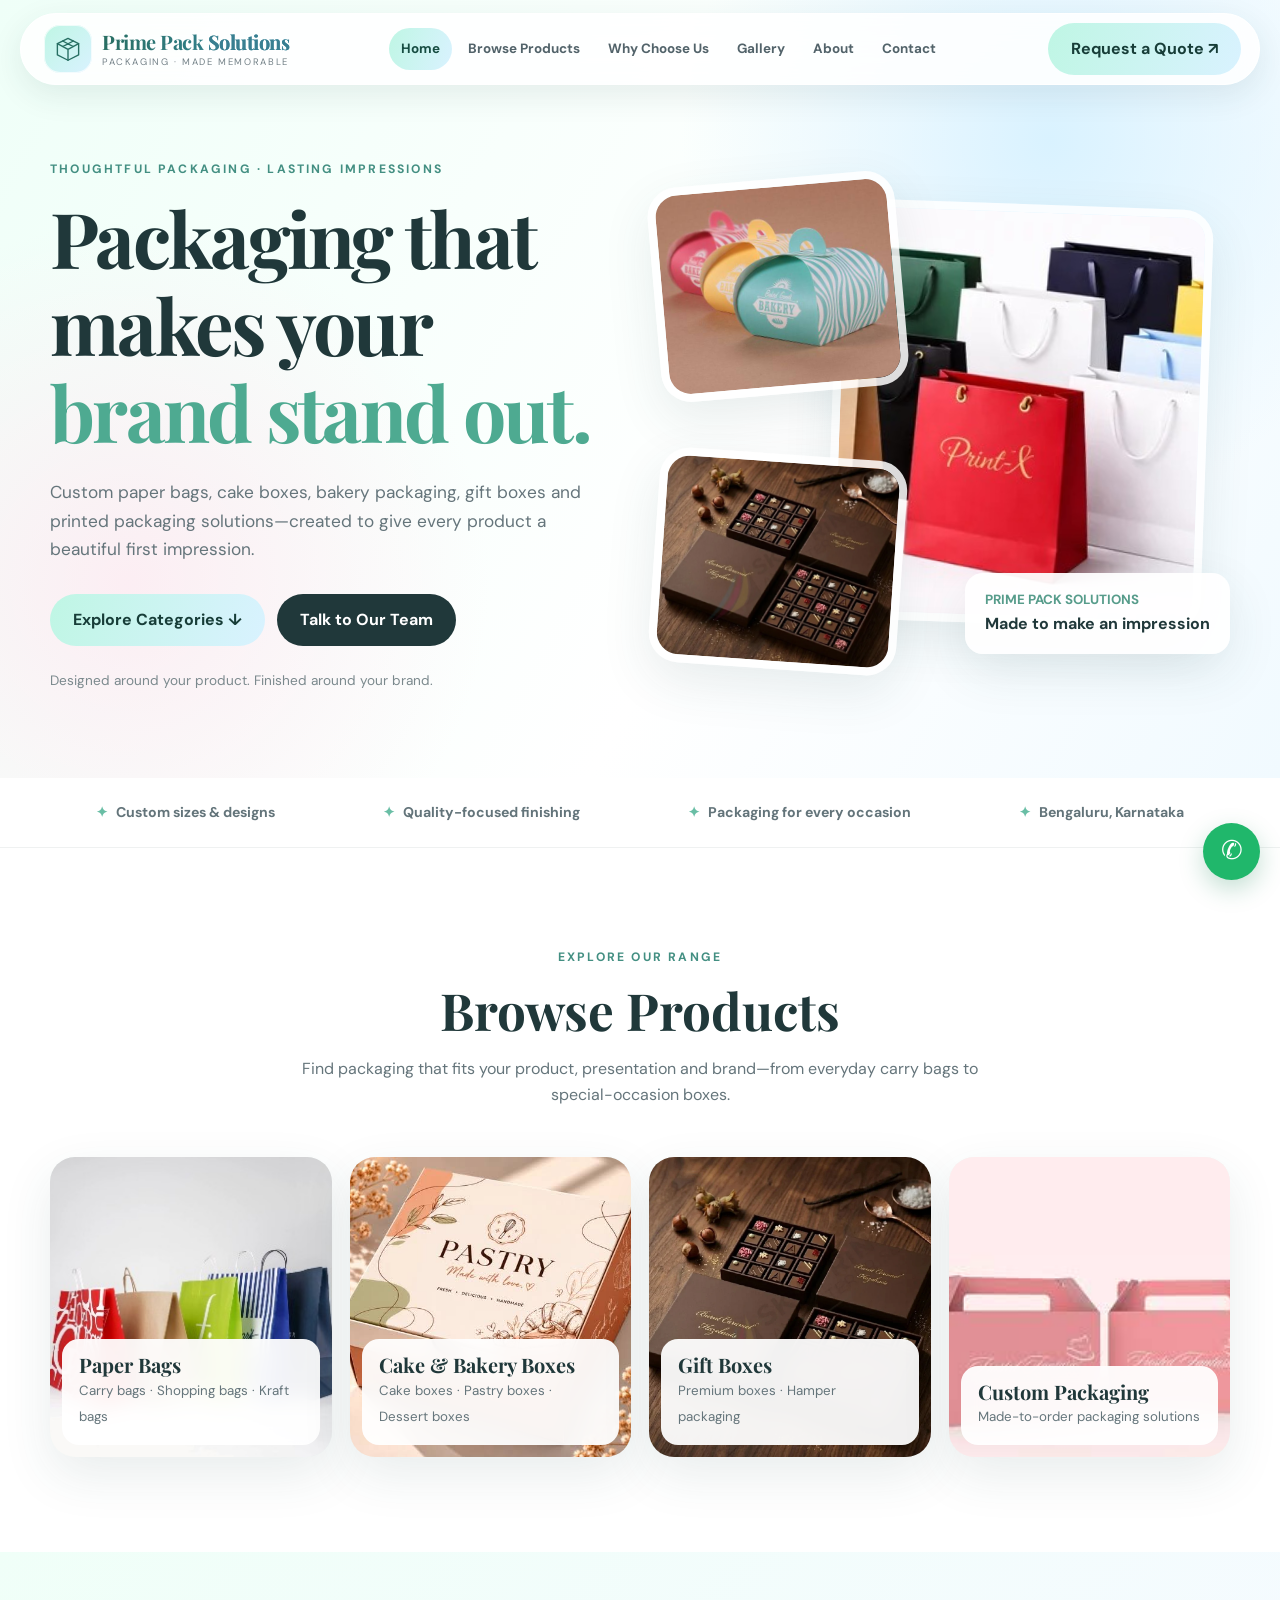
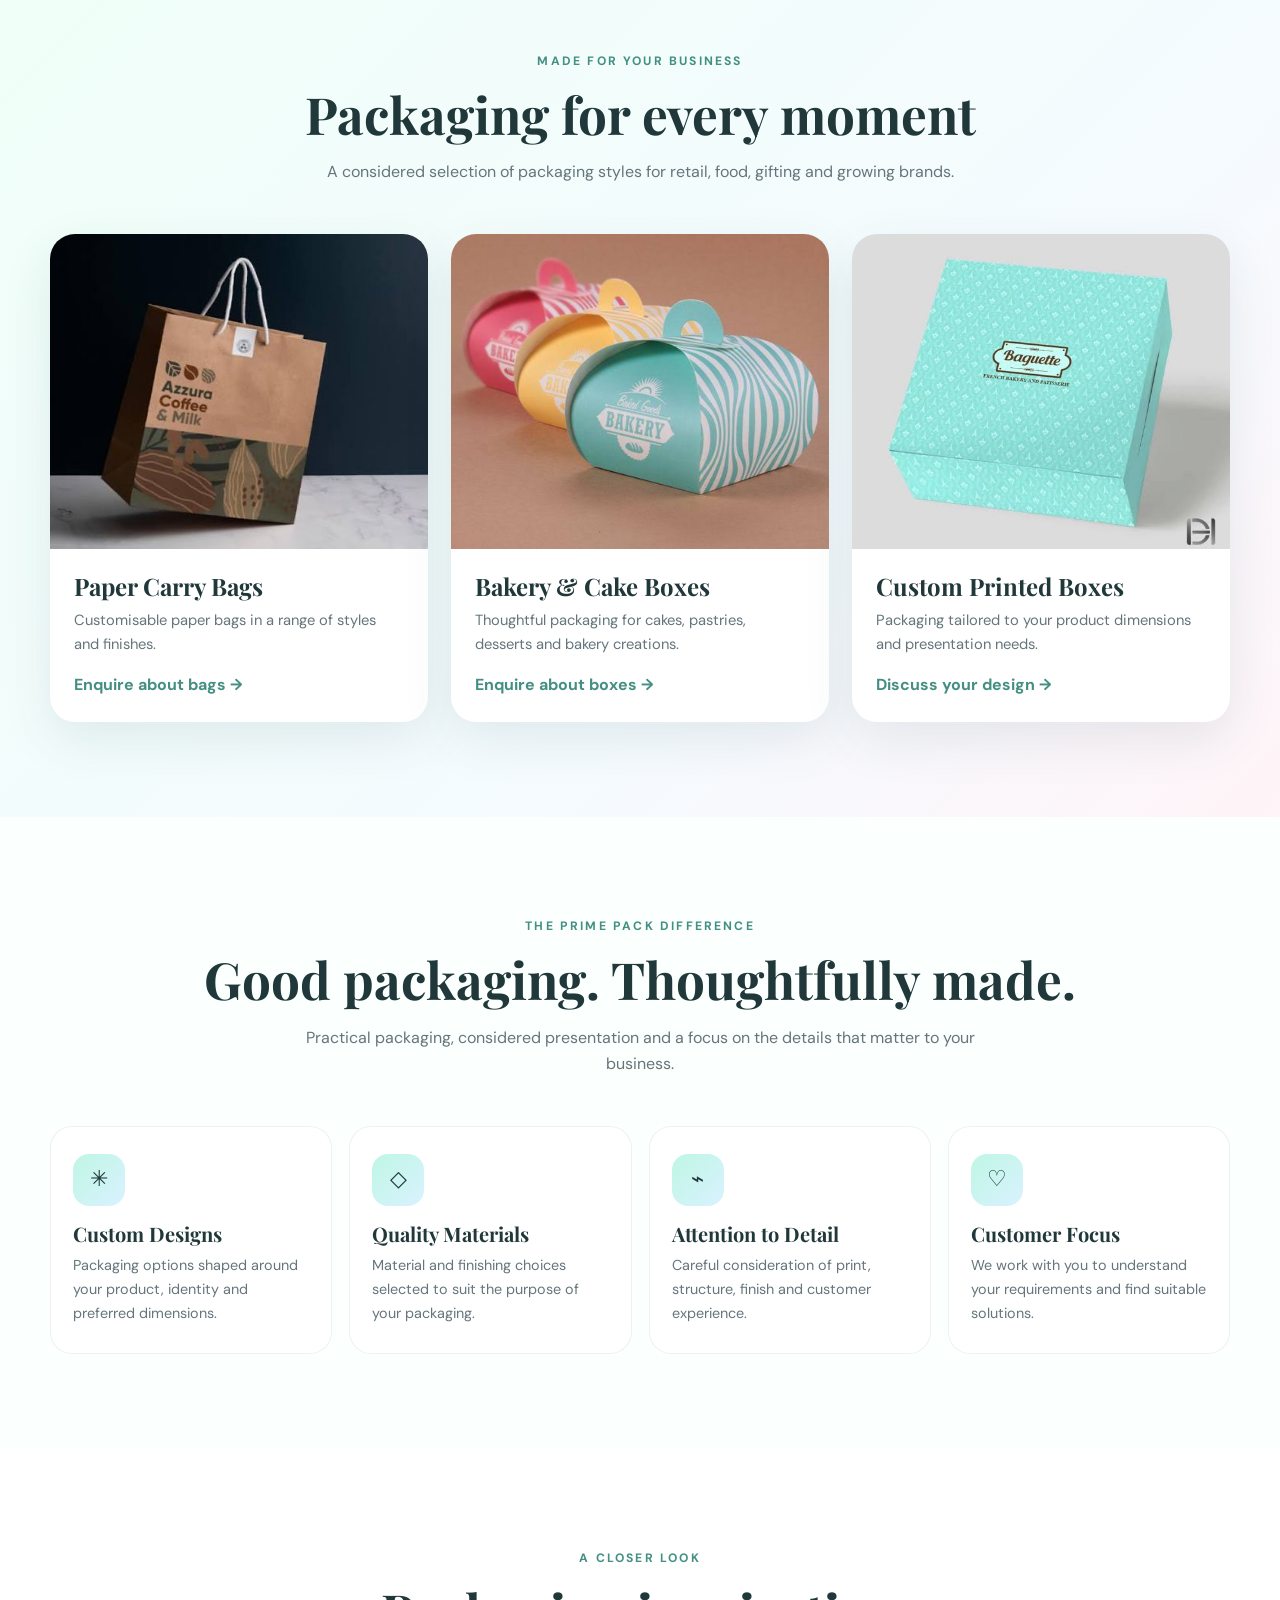
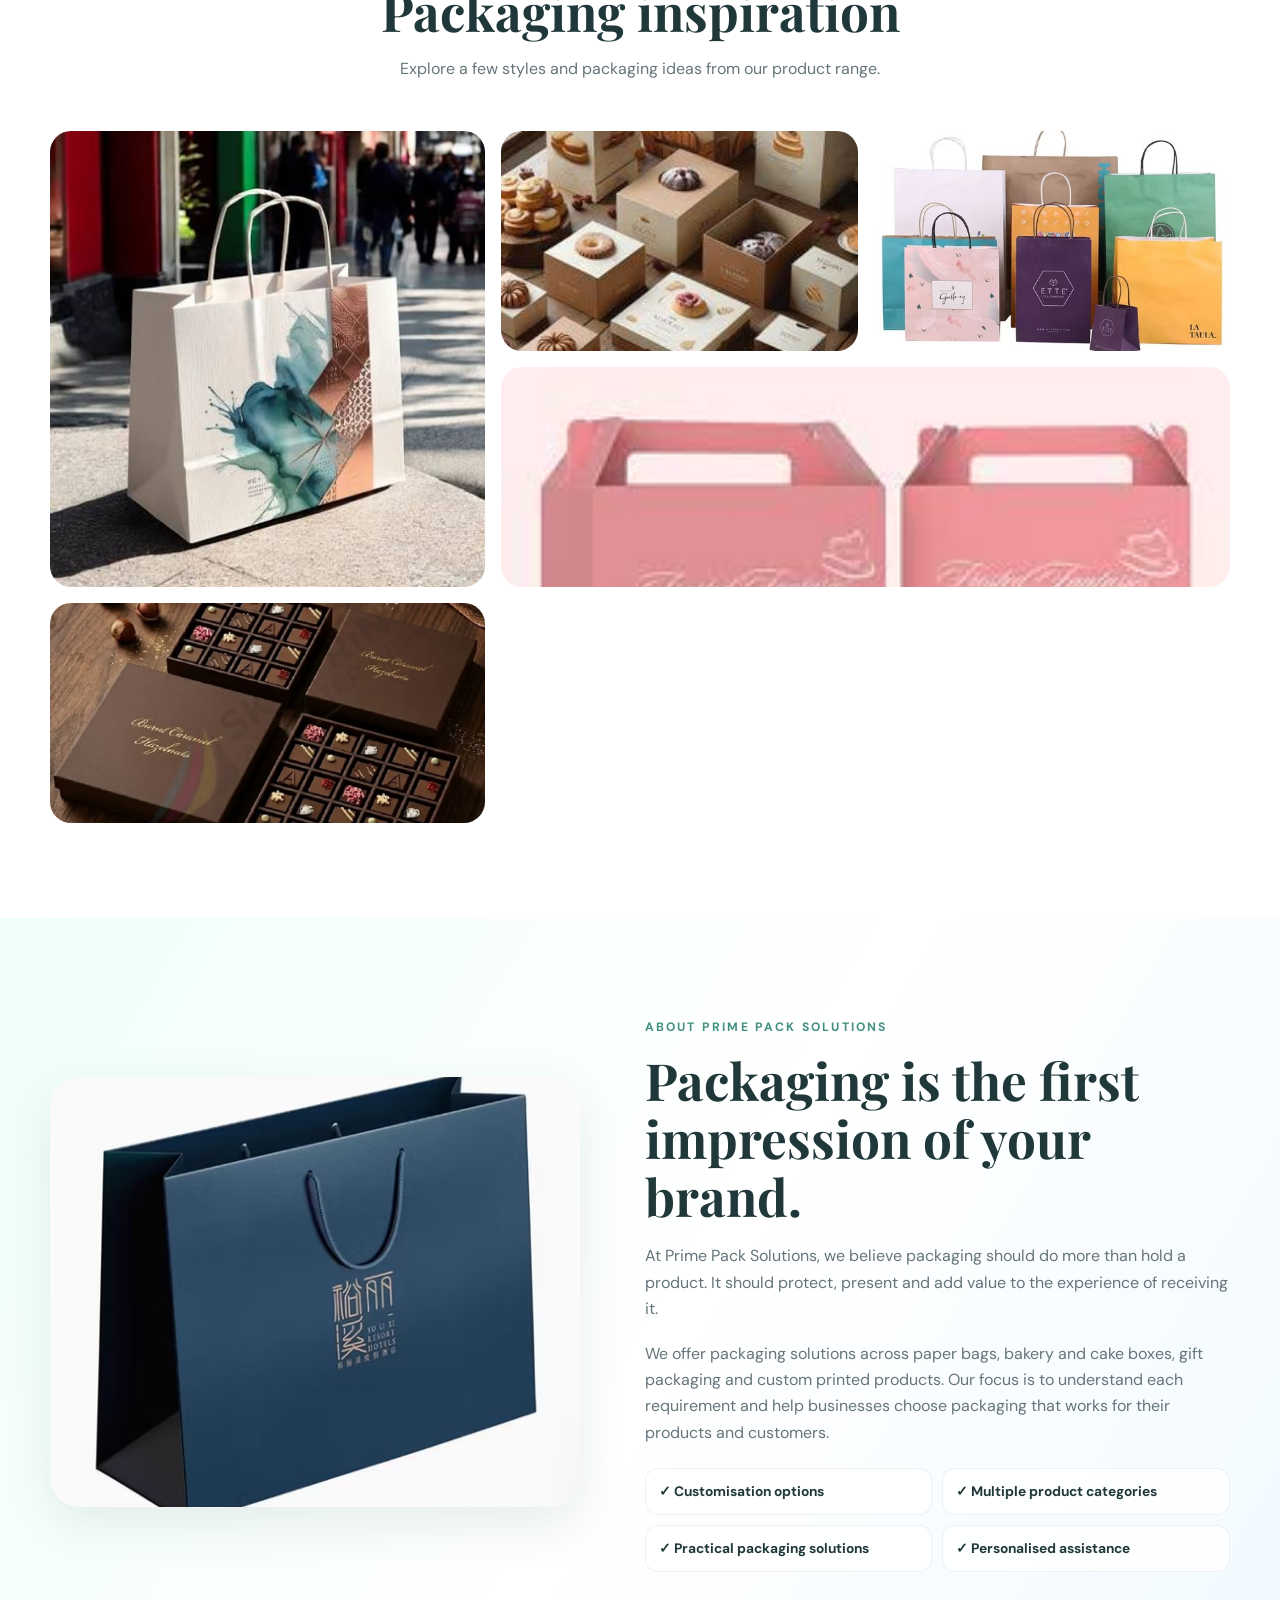
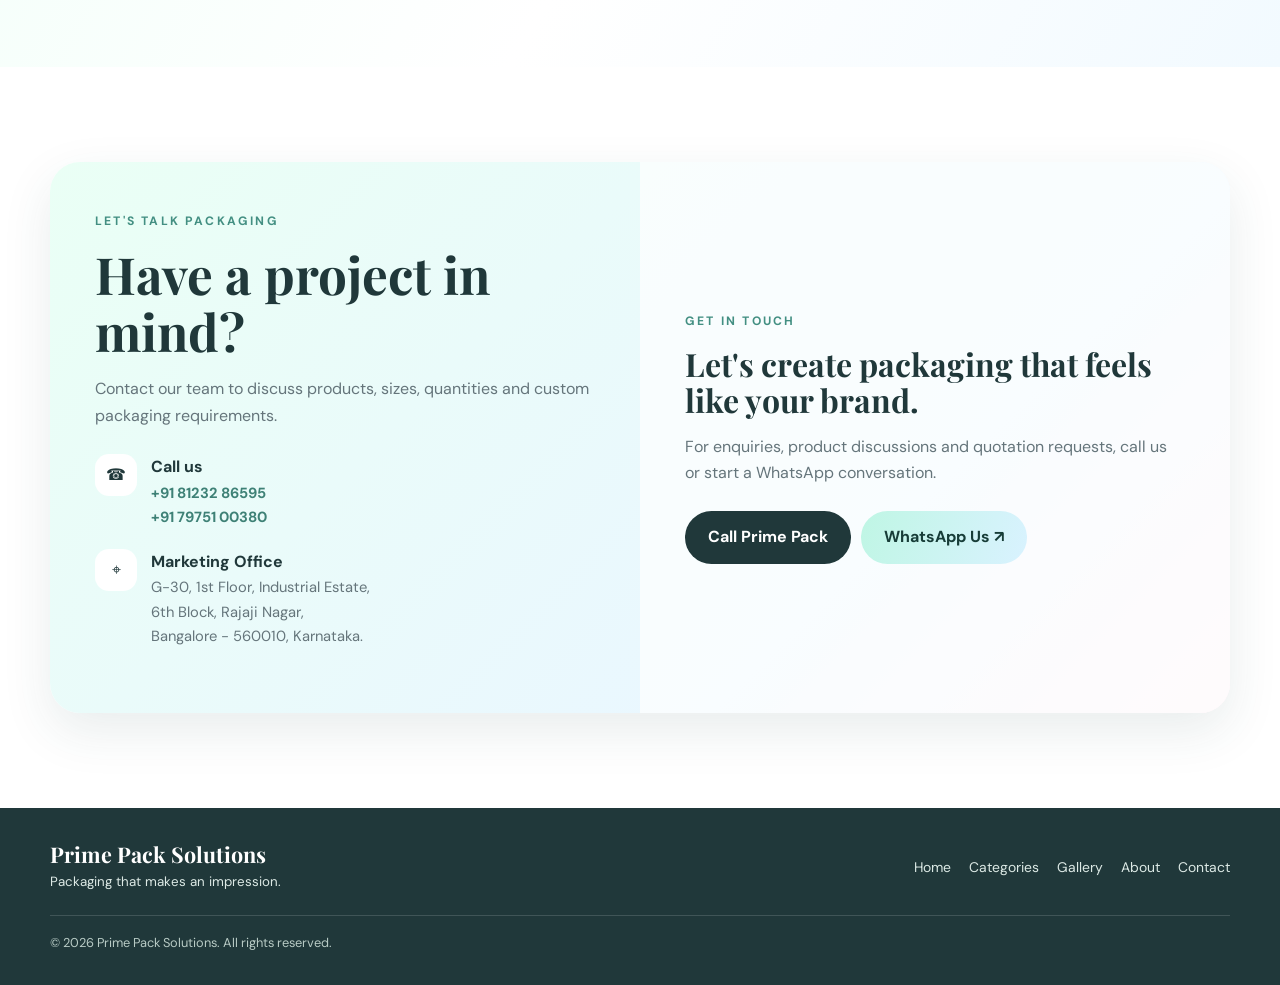
==== commit fd3e217b: "Single Page with clean css" ====
--- a/index.html
+++ b/index.html
@@ -1,6 +1,5 @@
 <!doctype html>
 <html lang="en">
-
 <head>
 <meta charset="utf-8"><meta name="viewport" content="width=device-width,initial-scale=1">
 <meta name="description" content="Prime Pack Solutions - paper bags, bakery boxes, gift packaging and custom printed packaging in Bengaluru.">
@@ -8,61 +7,43 @@
 <title>Prime Pack Solutions | Premium Packaging</title>
 <link rel="preconnect" href="https://fonts.googleapis.com"><link rel="preconnect" href="https://fonts.gstatic.com" crossorigin>
 <link href="https://fonts.googleapis.com/css2?family=DM+Sans:wght@400;500;600;700&family=Playfair+Display:wght@600;700;800&display=swap" rel="stylesheet">
-<style>
-:root{--mint:#bff6e4;--blue:#d9f2ff;--pink:#ffe5ef;--ink:#20383a;--muted:#65757b;--paper:#fbfffd;--shadow:0 18px 50px rgba(39,77,76,.1)}
-*{box-sizing:border-box;margin:0;padding:0}html{scroll-behavior:smooth;scroll-padding-top:100px}body{font-family:"DM Sans",sans-serif;color:var(--ink);background:var(--paper);line-height:1.65}img{display:block;max-width:100%}a{color:inherit}.wrap{width:min(1180px,calc(100% - 40px));margin:auto}section{padding:95px 0}h1,h2,h3{font-family:"Playfair Display",Georgia,serif;line-height:1.13}h2{font-size:clamp(2.2rem,4vw,3.5rem)}.eyebrow{display:inline-block;color:#438f82;font-size:.76rem;font-weight:900;letter-spacing:.18em;text-transform:uppercase;margin-bottom:15px}.head{text-align:center;margin:0 auto 48px}.head p{max-width:680px;margin:16px auto 0;color:var(--muted)}.btn{display:inline-flex;align-items:center;justify-content:center;border:0;border-radius:99px;padding:13px 23px;text-decoration:none;font-weight:700;transition:.25s}.btn:hover{transform:translateY(-3px);box-shadow:var(--shadow)}.primary{background:linear-gradient(110deg,var(--mint),var(--blue));color:#173d38}.dark{background:var(--ink);color:#fff}
-/* Navigation */
-header{position:fixed;z-index:1000;top:13px;left:0;width:100%;padding:0 15px}.nav{width:min(1240px,100%);min-height:72px;margin:auto;padding:9px 18px 9px 23px;display:flex;align-items:center;justify-content:space-between;gap:15px;background:rgba(255,255,255,.86);backdrop-filter:blur(18px);border:1px solid white;border-radius:99px;box-shadow:0 10px 32px #23454418}.brand{display:flex;align-items:center;gap:10px;text-decoration:none;flex-shrink:0}.mark{width:43px;height:43px;border-radius:14px;display:grid;place-items:center;background:linear-gradient(135deg,#83dfc4,#9edcff);font:800 1.4rem "Playfair Display"}.brand b{display:block;font:700 1.18rem "Playfair Display"}.brand small{display:block;color:#738187;font-size:.58rem;letter-spacing:.15em;text-transform:uppercase}.links{display:flex;gap:4px;list-style:none}.links a{display:block;padding:10px 12px;border-radius:99px;text-decoration:none;color:#52636a;font-size:.84rem;font-weight:700;transition:.2s}.links a:hover,.links a.active{color:#174d42;background:linear-gradient(110deg,var(--mint),var(--blue))}.menu{display:none;border:0;border-radius:50%;width:43px;height:43px;background:var(--mint);font-size:1.3rem}
-/* Hero */
-.hero{min-height:760px;padding:155px 0 85px;background:radial-gradient(circle at 82% 18%,#d9f2ff 0,transparent 30%),radial-gradient(circle at 10% 75%,#ffe5efaa 0,transparent 28%),linear-gradient(120deg,#effff8,#fff 60%,#f1faff)}.hero-grid{display:grid;grid-template-columns:1fr 1.05fr;gap:55px;align-items:center}.hero h1{font-size:clamp(3.1rem,6vw,5.4rem);letter-spacing:-.035em}.hero h1 em{font-style:normal;color:#4eaa91}.hero-copy{max-width:560px;margin:24px 0 30px;color:var(--muted);font-size:1.08rem}.actions{display:flex;gap:12px;flex-wrap:wrap}.visual{position:relative;min-height:490px}.photo{position:absolute;overflow:hidden;border:8px solid #ffffffd9;border-radius:30px;box-shadow:var(--shadow)}.photo img{width:100%;height:100%;object-fit:cover}.main-photo{width:65%;height:420px;right:4%;top:25px;transform:rotate(2deg)}.small-photo{width:43%;height:215px;left:0}.small-photo.one{top:0;transform:rotate(-5deg)}.small-photo.two{bottom:0;transform:rotate(4deg)}.sticker{position:absolute;right:0;bottom:15px;background:#fffffff0;padding:16px 20px;border-radius:18px;box-shadow:var(--shadow);font-weight:700}.sticker small{display:block;color:#579c8b}
-/* Category and product sections */
-.strip{padding:23px 0;background:white;border-bottom:1px solid #20383a12}.strip .wrap{display:flex;justify-content:space-around;gap:15px;flex-wrap:wrap;color:#63747a;font-size:.88rem;font-weight:700}.strip span:before{content:"✦";color:#69bea5;margin-right:8px}.categories{background:#fff}.category-grid{display:grid;grid-template-columns:repeat(4,1fr);gap:18px}.category{height:300px;position:relative;overflow:hidden;border-radius:25px;background:#edf8f4;box-shadow:var(--shadow);text-decoration:none}.category img{width:100%;height:100%;object-fit:cover;transition:.5s}.category:hover img{transform:scale(1.07)}.label{position:absolute;inset:auto 12px 12px;background:#fffffff0;padding:15px 17px;border-radius:17px;backdrop-filter:blur(10px)}.label h3{font-size:1.25rem}.label small{color:var(--muted)}.featured{background:linear-gradient(135deg,#f0fff8,#f5fbff 65%,#fff4f8)}.products{display:grid;grid-template-columns:repeat(3,1fr);gap:23px}.product{overflow:hidden;border-radius:25px;background:white;box-shadow:var(--shadow)}.product-img{height:315px;overflow:hidden}.product-img img{width:100%;height:100%;object-fit:cover;transition:.5s}.product:hover img{transform:scale(1.05)}.product-copy{padding:24px}.product-copy h3{font-size:1.5rem;margin-bottom:8px}.product-copy p{color:var(--muted);font-size:.92rem;margin-bottom:15px}.product-copy a{color:#438f82;text-decoration:none;font-weight:700}
-/* Why and gallery */
-.why-grid{display:grid;grid-template-columns:repeat(4,1fr);gap:17px}.why-card{padding:27px 22px;border:1px solid #20383a12;border-radius:22px;background:#fff}.icon{width:52px;height:52px;border-radius:16px;display:grid;place-items:center;background:linear-gradient(135deg,var(--mint),var(--blue));font-size:1.35rem;margin-bottom:17px}.why-card h3{font-size:1.25rem;margin-bottom:9px}.why-card p{font-size:.9rem;color:var(--muted)}.gallery{background:#fff}.gallery-grid{display:grid;grid-template-columns:1.1fr .9fr .9fr;grid-auto-rows:220px;gap:16px}.gallery-item{overflow:hidden;border-radius:21px}.gallery-item img{width:100%;height:100%;object-fit:cover;transition:.5s}.gallery-item:hover img{transform:scale(1.06)}.tall{grid-row:span 2}.wide{grid-column:span 2}
-/* About and contact */
-.about{background:linear-gradient(120deg,#f0fff8,#fff 55%,#f2faff)}.about-grid{display:grid;grid-template-columns:.95fr 1.05fr;gap:65px;align-items:center}.about-image{overflow:hidden;border-radius:30px;box-shadow:var(--shadow)}.about-image img{width:100%;height:430px;object-fit:cover}.about-copy p{color:var(--muted);margin:18px 0}.points{display:grid;grid-template-columns:1fr 1fr;gap:10px;margin-top:22px}.points span{padding:11px 13px;background:#ffffffcc;border:1px solid #20383a12;border-radius:13px;font-size:.86rem;font-weight:700}.contact{background:#fff}.contact-panel{display:grid;grid-template-columns:1fr 1fr;overflow:hidden;border-radius:30px;background:linear-gradient(135deg,#eafff5,#eaf7ff 70%,#fff0f5);box-shadow:var(--shadow)}.contact-info,.contact-cta{padding:45px}.contact-cta{background:#ffffffb8;display:flex;flex-direction:column;justify-content:center}.contact-info>p,.contact-cta p{color:var(--muted);margin:15px 0 25px}.detail{display:flex;gap:14px;margin:20px 0}.symbol{width:42px;height:42px;flex:0 0 42px;border-radius:14px;background:white;display:grid;place-items:center}.detail strong{display:block}.detail a{color:#3e8176;text-decoration:none;font-weight:700}.detail p{color:var(--muted);font-size:.92rem}.contact-cta h3{font-size:2rem}.contact-buttons{display:flex;gap:10px;flex-wrap:wrap}
-footer{padding:32px 0;background:#20383a;color:#dce9e5}.footer-row{display:flex;justify-content:space-between;align-items:center;gap:20px;flex-wrap:wrap}.footer-brand{font:700 1.35rem "Playfair Display";color:white}.footer-links{display:flex;gap:18px;flex-wrap:wrap}.footer-links a{color:#dce9e5;text-decoration:none;font-size:.87rem}.copyright{border-top:1px solid #ffffff25;margin-top:20px;padding-top:16px;color:#b8cbc5;font-size:.8rem}.whatsapp{position:fixed;z-index:900;right:20px;bottom:20px;width:57px;height:57px;border-radius:50%;display:grid;place-items:center;background:#20b76b;color:white;text-decoration:none;font-size:1.6rem;box-shadow:0 9px 25px #14805040}
-@media(max-width:1050px){.links a{padding:9px 8px;font-size:.77rem}.category-grid{grid-template-columns:repeat(2,1fr)}.why-grid{grid-template-columns:repeat(2,1fr)}}
-@media(max-width:760px){section{padding:72px 0}.wrap{width:calc(100% - 32px)}header{top:8px;padding:0 8px}.nav{min-height:62px;border-radius:22px;padding:8px 12px}.menu{display:block}.links{display:none;position:absolute;top:69px;left:8px;right:8px;padding:12px;background:#fffffff7;border-radius:20px;box-shadow:var(--shadow);flex-direction:column}.links.open{display:flex}.links a{font-size:.94rem;padding:12px}.nav>.btn{display:none}.hero{min-height:auto;padding:125px 0 65px}.hero-grid,.about-grid,.contact-panel{grid-template-columns:1fr;gap:35px}.hero h1{font-size:clamp(2.8rem,12vw,4rem)}.visual{min-height:365px}.main-photo{height:315px}.small-photo{height:165px}.category-grid,.products{grid-template-columns:1fr}.category{height:320px}.product-img{height:290px}.why-grid{grid-template-columns:1fr 1fr}.gallery-grid{grid-template-columns:1fr 1fr;grid-auto-rows:165px;gap:10px}.tall{grid-row:span 1}.wide{grid-column:span 2}.about-image img{height:300px}.contact-info,.contact-cta{padding:28px 23px}.points{grid-template-columns:1fr}.strip .wrap{justify-content:flex-start}}
-@media(max-width:420px){.why-grid{grid-template-columns:1fr}.visual{min-height:320px}.main-photo{height:270px}.small-photo{height:140px}.hero-actions .btn{width:100%}.gallery-grid{grid-auto-rows:140px}}
-@media(prefers-reduced-motion:reduce){html{scroll-behavior:auto}*{transition-duration:.01ms!important}}
-</style>
+<link rel="stylesheet" href="styles.css">
 </head>
 <body>
 <header><nav class="nav" aria-label="Main navigation">
-<a class="brand" href="#home"><span class="mark">P</span><span><b>Prime Pack Solutions</b></span></a>
+<a class="brand" href="#home"><span class="mark" aria-hidden="true"><svg viewBox="0 0 48 48" role="img"><path d="M7 15.5 24 7l17 8.5v18L24 42 7 33.5z"/><path d="m7 15.5 17 9 17-9M24 24.5V42M15.5 11.2l17 9M32.5 11.2l-17 9"/></svg></span><span class="brand-copy"><b>Prime Pack <i>Solutions</i></b><small>Packaging · Made memorable</small></span></a>
 <button class="menu" aria-label="Toggle navigation" aria-expanded="false">☰</button>
 <ul class="links">
-<li><a class="active" href="#home">Home</a></li><li><a href="#categories">Categories</a></li><li><a href="#why">Why Choose Us</a></li><li><a href="#gallery">Gallery</a></li><li><a href="#about">About</a></li><li><a href="#contact">Contact</a></li>
+<li><a class="active" href="#home">Home</a></li><li><a href="#categories">Browse Products</a></li><li><a href="#why">Why Choose Us</a></li><li><a href="#gallery">Gallery</a></li><li><a href="#about">About</a></li><li><a href="#contact">Contact</a></li>
 </ul><a class="btn primary" href="#contact">Request a Quote ↗</a>
 </nav></header>
 <main>
 <section class="hero" id="home"><div class="wrap hero-grid"><div>
-<span class="eyebrow"><strong>Thoughtful packaging · Lasting impression</strong></span><h1>Packaging that makes your <em>brand stand out.</em></h1>
+<span class="eyebrow">Thoughtful packaging · Lasting impressions</span><h1>Packaging that makes your <em>brand stand out.</em></h1>
 <p class="hero-copy">Custom paper bags, cake boxes, bakery packaging, gift boxes and printed packaging solutions—created to give every product a beautiful first impression.</p>
 <div class="actions"><a class="btn primary" href="#categories">Explore Categories ↓</a><a class="btn dark" href="#contact">Talk to Our Team</a></div>
 <p style="margin-top:24px;color:#7b898d;font-size:.85rem">Designed around your product. Finished around your brand.</p>
 </div><div class="visual" aria-label="Packaging showcase">
-<div class="photo main-photo"><img src="images/PP_Bags_6.jpeg" alt="Assorted paper bags"></div>
-<div class="photo small-photo one"><img src="images/PP_CakeBox_3.jpeg" alt="Cake packaging box"></div>
-<div class="photo small-photo two"><img src="images/PP_GiftBox_1.jpeg" alt="Gift packaging box"></div>
+<div class="photo main-photo"><img src="paper_bags/paper_bag_6.jpeg" alt="Assorted paper bags"></div>
+<div class="photo small-photo one"><img src="cake_box/cake_box_3.jpeg" alt="Cake packaging box"></div>
+<div class="photo small-photo two"><img src="gift_box/gift_box_1.jpeg" alt="Gift packaging box"></div>
 <div class="sticker"><small>PRIME PACK SOLUTIONS</small>Made to make an impression</div>
 </div></div></section>
 <div class="strip"><div class="wrap"><span>Custom sizes & designs</span><span>Quality-focused finishing</span><span>Packaging for every occasion</span><span>Bengaluru, Karnataka</span></div></div>
 <section class="categories" id="categories"><div class="wrap">
-<div class="head"><span class="eyebrow">Explore our range</span><h2>Categories. Browse Products.</h2><p>Find packaging that fits your product, presentation and brand—from everyday carry bags to special-occasion boxes.</p></div>
+<div class="head"><span class="eyebrow">Explore our range</span><h2>Browse Products</h2><p>Find packaging that fits your product, presentation and brand—from everyday carry bags to special-occasion boxes.</p></div>
 <div class="category-grid">
-<a class="category" href="#featured"><img src="images/PP_Bags_1.jpeg" alt="Paper carry bags"><div class="label"><h3>Paper Bags</h3><small>Carry bags · Shopping bags · Kraft bags</small></div></a>
-<a class="category" href="#featured"><img src="images/PP_CakeBox_1.jpeg" alt="Cake and bakery boxes"><div class="label"><h3>Cake & Bakery Boxes</h3><small>Cake boxes · Pastry boxes · Dessert boxes</small></div></a>
-<a class="category" href="#featured"><img src="images/PP_GiftBox_1.jpeg" alt="Gift boxes"><div class="label"><h3>Gift Boxes</h3><small>Premium boxes · Hamper packaging</small></div></a>
-<a class="category" href="#featured"><img src="images/PP_CakeBox_5.jpeg" alt="Custom printed packaging"><div class="label"><h3>Custom Packaging</h3><small>Made-to-order packaging solutions</small></div></a>
+<a class="category" href="#" data-gallery="paper_bags"><img src="paper_bags/paper_bag_1.jpeg" alt="Paper carry bags"><div class="label"><h3>Paper Bags</h3><small>Carry bags · Shopping bags · Kraft bags</small></div></a>
+<a class="category" href="#" data-gallery="cake_box"><img src="cake_box/cake_box_1.jpeg" alt="Cake and bakery boxes"><div class="label"><h3>Cake & Bakery Boxes</h3><small>Cake boxes · Pastry boxes · Dessert boxes</small></div></a>
+<a class="category" href="#" data-gallery="gift_box"><img src="gift_box/gift_box_1.jpeg" alt="Gift boxes"><div class="label"><h3>Gift Boxes</h3><small>Premium boxes · Hamper packaging</small></div></a>
+<a class="category" href="#" data-gallery="custom_packaging"><img src="cake_box/cake_box_5.jpeg" alt="Custom printed packaging"><div class="label"><h3>Custom Packaging</h3><small>Made-to-order packaging solutions</small></div></a>
 </div></div></section>
 <section class="featured" id="featured"><div class="wrap">
 <div class="head"><span class="eyebrow">Made for your business</span><h2>Packaging for every moment</h2><p>A considered selection of packaging styles for retail, food, gifting and growing brands.</p></div>
 <div class="products">
-<article class="product"><div class="product-img"><img src="images/PP_Bags_2.jpeg" alt="Premium paper shopping bags"></div><div class="product-copy"><h3>Paper Carry Bags</h3><p>Customisable paper bags in a range of styles and finishes.</p><a href="#contact">Enquire about bags →</a></div></article>
-<article class="product"><div class="product-img"><img src="images/PP_CakeBox_3.jpeg" alt="Cake and bakery packaging"></div><div class="product-copy"><h3>Bakery & Cake Boxes</h3><p>Thoughtful packaging for cakes, pastries, desserts and bakery creations.</p><a href="#contact">Enquire about boxes →</a></div></article>
-<article class="product"><div class="product-img"><img src="images/PP_CakeBox_4.jpeg" alt="Custom packaging box"></div><div class="product-copy"><h3>Custom Printed Boxes</h3><p>Packaging tailored to your product dimensions and presentation needs.</p><a href="#contact">Discuss your design →</a></div></article>
+<article class="product"><div class="product-img"><img src="paper_bags/paper_bag_2.jpeg" alt="Premium paper shopping bags"></div><div class="product-copy"><h3>Paper Carry Bags</h3><p>Customisable paper bags in a range of styles and finishes.</p><a href="#contact">Enquire about bags →</a></div></article>
+<article class="product"><div class="product-img"><img src="cake_box/cake_box_3.jpeg" alt="Cake and bakery packaging"></div><div class="product-copy"><h3>Bakery & Cake Boxes</h3><p>Thoughtful packaging for cakes, pastries, desserts and bakery creations.</p><a href="#contact">Enquire about boxes →</a></div></article>
+<article class="product"><div class="product-img"><img src="cake_box/cake_box_4.jpeg" alt="Custom packaging box"></div><div class="product-copy"><h3>Custom Printed Boxes</h3><p>Packaging tailored to your product dimensions and presentation needs.</p><a href="#contact">Discuss your design →</a></div></article>
 </div></div></section>
 <section id="why"><div class="wrap"><div class="head"><span class="eyebrow">The Prime Pack difference</span><h2>Good packaging. Thoughtfully made.</h2><p>Practical packaging, considered presentation and a focus on the details that matter to your business.</p></div>
 <div class="why-grid">
@@ -73,9 +54,9 @@
 </div></div></section>
 <section class="gallery" id="gallery"><div class="wrap"><div class="head"><span class="eyebrow">A closer look</span><h2>Packaging inspiration</h2><p>Explore a few styles and packaging ideas from our product range.</p></div>
 <div class="gallery-grid">
-<div class="gallery-item tall"><img src="images/PP_Bags_3.jpeg" alt="Paper bag collection"></div><div class="gallery-item"><img src="images/PP_CakeBox_2.jpeg" alt="Bakery packaging"></div><div class="gallery-item"><img src="images/PP_Bags_4.jpeg" alt="Printed shopping bags"></div><div class="gallery-item wide"><img src="images/PP_CakeBox_5.jpeg" alt="Packaging box"></div><div class="gallery-item"><img src="images/PP_GiftBox_1.jpeg" alt="Gift box"></div>
+<div class="gallery-item tall"><img src="paper_bags/paper_bag_3.jpeg" alt="Paper bag collection"></div><div class="gallery-item"><img src="cake_box/cake_box_2.jpeg" alt="Bakery packaging"></div><div class="gallery-item"><img src="paper_bags/paper_bag_4.jpeg" alt="Printed shopping bags"></div><div class="gallery-item wide"><img src="cake_box/cake_box_5.jpeg" alt="Packaging box"></div><div class="gallery-item"><img src="gift_box/gift_box_1.jpeg" alt="Gift box"></div>
 </div></div></section>
-<section class="about" id="about"><div class="wrap about-grid"><div class="about-image"><img src="images/PP_Bags_5.jpeg" alt="Paper packaging products"></div><div class="about-copy">
+<section class="about" id="about"><div class="wrap about-grid"><div class="about-image"><img src="paper_bags/paper_bag_5.jpeg" alt="Paper packaging products"></div><div class="about-copy">
 <span class="eyebrow">About Prime Pack Solutions</span><h2>Packaging is the first impression of your brand.</h2>
 <p>At Prime Pack Solutions, we believe packaging should do more than hold a product. It should protect, present and add value to the experience of receiving it.</p>
 <p>We offer packaging solutions across paper bags, bakery and cake boxes, gift packaging and custom printed products. Our focus is to understand each requirement and help businesses choose packaging that works for their products and customers.</p>
@@ -89,6 +70,13 @@
 <div class="contact-cta"><span class="eyebrow">Get in touch</span><h3>Let's create packaging that feels like your brand.</h3><p>For enquiries, product discussions and quotation requests, call us or start a WhatsApp conversation.</p>
 <div class="contact-buttons"><a class="btn dark" href="tel:+918123286595">Call Prime Pack</a><a class="btn primary" href="https://wa.me/918123286595?text=Hello%20Prime%20Pack%20Solutions%2C%20I%20would%20like%20to%20enquire%20about%20packaging." target="_blank" rel="noopener">WhatsApp Us ↗</a></div>
 </div></div></div></section>
+
+<div class="lightbox" id="productLightbox" aria-hidden="true" role="dialog" aria-modal="true" aria-label="Product image gallery">
+ <button class="lightbox-close" type="button" aria-label="Close gallery">×</button>
+ <button class="lightbox-arrow prev" type="button" aria-label="Previous image">‹</button>
+ <figure class="lightbox-figure"><img id="lightboxImage" src="" alt=""><figcaption><span id="lightboxTitle"></span><span id="lightboxCount"></span></figcaption></figure>
+ <button class="lightbox-arrow next" type="button" aria-label="Next image">›</button>
+</div>
 </main>
 <footer><div class="wrap"><div class="footer-row"><div><div class="footer-brand">Prime Pack Solutions</div><small>Packaging that makes an impression.</small></div><div class="footer-links"><a href="#home">Home</a><a href="#categories">Categories</a><a href="#gallery">Gallery</a><a href="#about">About</a><a href="#contact">Contact</a></div></div><div class="copyright">© <span id="year"></span> Prime Pack Solutions. All rights reserved.</div></div></footer>
 <a class="whatsapp" href="https://wa.me/918123286595?text=Hello%20Prime%20Pack%20Solutions" target="_blank" rel="noopener" aria-label="WhatsApp Prime Pack Solutions">✆</a>
@@ -100,5 +88,26 @@
 const observer=new IntersectionObserver(entries=>entries.forEach(entry=>{if(entry.isIntersecting){navLinks.forEach(a=>{const active=a.getAttribute("href")==="#"+entry.target.id;a.classList.toggle("active",active);if(active)a.setAttribute("aria-current","location");else a.removeAttribute("aria-current");});}}),{rootMargin:"-32% 0px -58% 0px"});
 document.querySelectorAll("main section[id]").forEach(s=>observer.observe(s));
 document.getElementById("year").textContent=new Date().getFullYear();
+
+// Each category opens its own folder-based image gallery. Add more files to a folder
+// and add their paths to the matching list below to include them in the slideshow.
+const productGalleries={
+ paper_bags:{title:"Paper Bags",images:["paper_bags/paper_bag_1.jpeg","paper_bags/paper_bag_2.jpeg","paper_bags/paper_bag_3.jpeg","paper_bags/paper_bag_4.jpeg","paper_bags/paper_bag_5.jpeg","paper_bags/paper_bag_6.jpeg"]},
+ cake_box:{title:"Cake & Bakery Boxes",images:["cake_box/cake_box_1.jpeg","cake_box/cake_box_2.jpeg","cake_box/cake_box_3.jpeg","cake_box/cake_box_4.jpeg","cake_box/cake_box_5.jpeg"]},
+ gift_box:{title:"Gift Boxes",images:["gift_box/gift_box_1.jpeg"]},
+ custom_packaging:{title:"Custom Packaging",images:["custom_packaging/custom_packaging_1.jpeg","custom_packaging/custom_packaging_2.jpeg","custom_packaging/custom_packaging_3.jpeg"]}
+};
+const lightbox=document.getElementById("productLightbox"),lightboxImage=document.getElementById("lightboxImage"),lightboxTitle=document.getElementById("lightboxTitle"),lightboxCount=document.getElementById("lightboxCount");
+let activeGallery=[],activeGalleryTitle="",activeImageIndex=0,lastGalleryTrigger=null;
+function showGalleryImage(){lightboxImage.src=activeGallery[activeImageIndex];lightboxImage.alt=activeGalleryTitle+" - image "+(activeImageIndex+1);lightboxTitle.textContent=activeGalleryTitle;lightboxCount.textContent=(activeImageIndex+1)+" / "+activeGallery.length;}
+function openGallery(key,trigger){const gallery=productGalleries[key];if(!gallery)return;activeGallery=gallery.images;activeGalleryTitle=gallery.title;activeImageIndex=0;lastGalleryTrigger=trigger;showGalleryImage();lightbox.classList.add("open");lightbox.setAttribute("aria-hidden","false");document.body.classList.add("gallery-open");lightbox.querySelector(".lightbox-close").focus();}
+function closeGallery(){lightbox.classList.remove("open");lightbox.setAttribute("aria-hidden","true");document.body.classList.remove("gallery-open");if(lastGalleryTrigger)lastGalleryTrigger.focus();}
+function moveGallery(step){if(!activeGallery.length)return;activeImageIndex=(activeImageIndex+step+activeGallery.length)%activeGallery.length;showGalleryImage();}
+document.querySelectorAll(".category[data-gallery]").forEach(card=>card.addEventListener("click",event=>{event.preventDefault();openGallery(card.dataset.gallery,card);}));
+lightbox.querySelector(".lightbox-close").addEventListener("click",closeGallery);
+lightbox.querySelector(".prev").addEventListener("click",()=>moveGallery(-1));
+lightbox.querySelector(".next").addEventListener("click",()=>moveGallery(1));
+lightbox.addEventListener("click",event=>{if(event.target===lightbox)closeGallery();});
+document.addEventListener("keydown",event=>{if(!lightbox.classList.contains("open"))return;if(event.key==="Escape")closeGallery();if(event.key==="ArrowLeft")moveGallery(-1);if(event.key==="ArrowRight")moveGallery(1);});
 </script>
 </body></html>
--- a/styles.css
+++ b/styles.css
@@ -0,0 +1,38 @@
+
+:root{--mint:#bff6e4;--blue:#d9f2ff;--pink:#ffe5ef;--ink:#20383a;--muted:#65757b;--paper:#fbfffd;--shadow:0 18px 50px rgba(39,77,76,.1)}
+*{box-sizing:border-box;margin:0;padding:0}html{scroll-behavior:smooth;scroll-padding-top:100px}body{font-family:"DM Sans",sans-serif;color:var(--ink);background:var(--paper);line-height:1.65}img{display:block;max-width:100%}a{color:inherit}.wrap{width:min(1180px,calc(100% - 40px));margin:auto}section{padding:95px 0}h1,h2,h3{font-family:"Playfair Display",Georgia,serif;line-height:1.13}h2{font-size:clamp(2.2rem,4vw,3.5rem)}.eyebrow{display:inline-block;color:#438f82;font-size:.76rem;font-weight:700;letter-spacing:.18em;text-transform:uppercase;margin-bottom:15px}.head{text-align:center;margin:0 auto 48px}.head p{max-width:680px;margin:16px auto 0;color:var(--muted)}.btn{display:inline-flex;align-items:center;justify-content:center;border:0;border-radius:99px;padding:13px 23px;text-decoration:none;font-weight:700;transition:.25s}.btn:hover{transform:translateY(-3px);box-shadow:var(--shadow)}.primary{background:linear-gradient(110deg,var(--mint),var(--blue));color:#173d38}.dark{background:var(--ink);color:#fff}
+/* Navigation */
+header{position:fixed;z-index:1000;top:13px;left:0;width:100%;padding:0 15px}.nav{width:min(1240px,100%);min-height:72px;margin:auto;padding:9px 18px 9px 23px;display:flex;align-items:center;justify-content:space-between;gap:15px;background:rgba(255,255,255,.86);backdrop-filter:blur(18px);border:1px solid white;border-radius:99px;box-shadow:0 10px 32px #23454418}.brand{display:flex;align-items:center;gap:10px;text-decoration:none;flex-shrink:0}.mark{width:43px;height:43px;border-radius:14px;display:grid;place-items:center;background:linear-gradient(135deg,#83dfc4,#9edcff);font:800 1.4rem "Playfair Display"}.brand b{display:block;font:700 1.18rem "Playfair Display"}.brand small{display:block;color:#738187;font-size:.58rem;letter-spacing:.15em;text-transform:uppercase}.links{display:flex;gap:4px;list-style:none}.links a{display:block;padding:10px 12px;border-radius:99px;text-decoration:none;color:#52636a;font-size:.84rem;font-weight:700;transition:.2s}.links a:hover,.links a.active{color:#174d42;background:linear-gradient(110deg,var(--mint),var(--blue))}.menu{display:none;border:0;border-radius:50%;width:43px;height:43px;background:var(--mint);font-size:1.3rem}
+/* Hero */
+.hero{min-height:760px;padding:155px 0 85px;background:radial-gradient(circle at 82% 18%,#d9f2ff 0,transparent 30%),radial-gradient(circle at 10% 75%,#ffe5efaa 0,transparent 28%),linear-gradient(120deg,#effff8,#fff 60%,#f1faff)}.hero-grid{display:grid;grid-template-columns:1fr 1.05fr;gap:55px;align-items:center}.hero h1{font-size:clamp(3.1rem,6vw,5.4rem);letter-spacing:-.035em}.hero h1 em{font-style:normal;color:#4eaa91}.hero-copy{max-width:560px;margin:24px 0 30px;color:var(--muted);font-size:1.08rem}.actions{display:flex;gap:12px;flex-wrap:wrap}.visual{position:relative;min-height:490px}.photo{position:absolute;overflow:hidden;border:8px solid #ffffffd9;border-radius:30px;box-shadow:var(--shadow)}.photo img{width:100%;height:100%;object-fit:cover}.main-photo{width:65%;height:420px;right:4%;top:25px;transform:rotate(2deg)}.small-photo{width:43%;height:215px;left:0}.small-photo.one{top:0;transform:rotate(-5deg)}.small-photo.two{bottom:0;transform:rotate(4deg)}.sticker{position:absolute;right:0;bottom:15px;background:#fffffff0;padding:16px 20px;border-radius:18px;box-shadow:var(--shadow);font-weight:700}.sticker small{display:block;color:#579c8b}
+/* Category and product sections */
+.strip{padding:23px 0;background:white;border-bottom:1px solid #20383a12}.strip .wrap{display:flex;justify-content:space-around;gap:15px;flex-wrap:wrap;color:#63747a;font-size:.88rem;font-weight:700}.strip span:before{content:"✦";color:#69bea5;margin-right:8px}.categories{background:#fff}.category-grid{display:grid;grid-template-columns:repeat(4,1fr);gap:18px}.category{height:300px;position:relative;overflow:hidden;border-radius:25px;background:#edf8f4;box-shadow:var(--shadow);text-decoration:none}.category img{width:100%;height:100%;object-fit:cover;transition:.5s}.category:hover img{transform:scale(1.07)}.label{position:absolute;inset:auto 12px 12px;background:#fffffff0;padding:15px 17px;border-radius:17px;backdrop-filter:blur(10px)}.label h3{font-size:1.25rem}.label small{color:var(--muted)}.featured{background:linear-gradient(135deg,#f0fff8,#f5fbff 65%,#fff4f8)}.products{display:grid;grid-template-columns:repeat(3,1fr);gap:23px}.product{overflow:hidden;border-radius:25px;background:white;box-shadow:var(--shadow)}.product-img{height:315px;overflow:hidden}.product-img img{width:100%;height:100%;object-fit:cover;transition:.5s}.product:hover img{transform:scale(1.05)}.product-copy{padding:24px}.product-copy h3{font-size:1.5rem;margin-bottom:8px}.product-copy p{color:var(--muted);font-size:.92rem;margin-bottom:15px}.product-copy a{color:#438f82;text-decoration:none;font-weight:700}
+/* Why and gallery */
+.why-grid{display:grid;grid-template-columns:repeat(4,1fr);gap:17px}.why-card{padding:27px 22px;border:1px solid #20383a12;border-radius:22px;background:#fff}.icon{width:52px;height:52px;border-radius:16px;display:grid;place-items:center;background:linear-gradient(135deg,var(--mint),var(--blue));font-size:1.35rem;margin-bottom:17px}.why-card h3{font-size:1.25rem;margin-bottom:9px}.why-card p{font-size:.9rem;color:var(--muted)}.gallery{background:#fff}.gallery-grid{display:grid;grid-template-columns:1.1fr .9fr .9fr;grid-auto-rows:220px;gap:16px}.gallery-item{overflow:hidden;border-radius:21px}.gallery-item img{width:100%;height:100%;object-fit:cover;transition:.5s}.gallery-item:hover img{transform:scale(1.06)}.tall{grid-row:span 2}.wide{grid-column:span 2}
+/* About and contact */
+.about{background:linear-gradient(120deg,#f0fff8,#fff 55%,#f2faff)}.about-grid{display:grid;grid-template-columns:.95fr 1.05fr;gap:65px;align-items:center}.about-image{overflow:hidden;border-radius:30px;box-shadow:var(--shadow)}.about-image img{width:100%;height:430px;object-fit:cover}.about-copy p{color:var(--muted);margin:18px 0}.points{display:grid;grid-template-columns:1fr 1fr;gap:10px;margin-top:22px}.points span{padding:11px 13px;background:#ffffffcc;border:1px solid #20383a12;border-radius:13px;font-size:.86rem;font-weight:700}.contact{background:#fff}.contact-panel{display:grid;grid-template-columns:1fr 1fr;overflow:hidden;border-radius:30px;background:linear-gradient(135deg,#eafff5,#eaf7ff 70%,#fff0f5);box-shadow:var(--shadow)}.contact-info,.contact-cta{padding:45px}.contact-cta{background:#ffffffb8;display:flex;flex-direction:column;justify-content:center}.contact-info>p,.contact-cta p{color:var(--muted);margin:15px 0 25px}.detail{display:flex;gap:14px;margin:20px 0}.symbol{width:42px;height:42px;flex:0 0 42px;border-radius:14px;background:white;display:grid;place-items:center}.detail strong{display:block}.detail a{color:#3e8176;text-decoration:none;font-weight:700}.detail p{color:var(--muted);font-size:.92rem}.contact-cta h3{font-size:2rem}.contact-buttons{display:flex;gap:10px;flex-wrap:wrap}
+footer{padding:32px 0;background:#20383a;color:#dce9e5}.footer-row{display:flex;justify-content:space-between;align-items:center;gap:20px;flex-wrap:wrap}.footer-brand{font:700 1.35rem "Playfair Display";color:white}.footer-links{display:flex;gap:18px;flex-wrap:wrap}.footer-links a{color:#dce9e5;text-decoration:none;font-size:.87rem}.copyright{border-top:1px solid #ffffff25;margin-top:20px;padding-top:16px;color:#b8cbc5;font-size:.8rem}.whatsapp{position:fixed;z-index:900;right:20px;bottom:20px;width:57px;height:57px;border-radius:50%;display:grid;place-items:center;background:#20b76b;color:white;text-decoration:none;font-size:1.6rem;box-shadow:0 9px 25px #14805040}
+@media(max-width:1050px){.links a{padding:9px 8px;font-size:.77rem}.category-grid{grid-template-columns:repeat(2,1fr)}.why-grid{grid-template-columns:repeat(2,1fr)}}
+@media(max-width:760px){section{padding:72px 0}.wrap{width:calc(100% - 32px)}header{top:8px;padding:0 8px}.nav{min-height:62px;border-radius:22px;padding:8px 12px}.menu{display:block}.links{display:none;position:absolute;top:69px;left:8px;right:8px;padding:12px;background:#fffffff7;border-radius:20px;box-shadow:var(--shadow);flex-direction:column}.links.open{display:flex}.links a{font-size:.94rem;padding:12px}.nav>.btn{display:none}.hero{min-height:auto;padding:125px 0 65px}.hero-grid,.about-grid,.contact-panel{grid-template-columns:1fr;gap:35px}.hero h1{font-size:clamp(2.8rem,12vw,4rem)}.visual{min-height:365px}.main-photo{height:315px}.small-photo{height:165px}.category-grid,.products{grid-template-columns:1fr}.category{height:320px}.product-img{height:290px}.why-grid{grid-template-columns:1fr 1fr}.gallery-grid{grid-template-columns:1fr 1fr;grid-auto-rows:165px;gap:10px}.tall{grid-row:span 1}.wide{grid-column:span 2}.about-image img{height:300px}.contact-info,.contact-cta{padding:28px 23px}.points{grid-template-columns:1fr}.strip .wrap{justify-content:flex-start}}
+@media(max-width:420px){.why-grid{grid-template-columns:1fr}.visual{min-height:320px}.main-photo{height:270px}.small-photo{height:140px}.hero-actions .btn{width:100%}.gallery-grid{grid-auto-rows:140px}}
+@media(prefers-reduced-motion:reduce){html{scroll-behavior:auto}*{transition-duration:.01ms!important}}
+
+/* Brand identity */
+.mark{width:48px;height:48px;border-radius:16px;background:linear-gradient(135deg,#bff6e4,#d9f2ff);box-shadow:inset 0 0 0 1px #ffffffb8}
+.mark svg{width:30px;height:30px;fill:none;stroke:#276f63;stroke-width:2.2;stroke-linecap:round;stroke-linejoin:round}
+.brand-copy b{font-size:1.25rem;letter-spacing:-.025em;background:linear-gradient(95deg,#286e61,#398ca8);-webkit-background-clip:text;background-clip:text;color:transparent}
+.brand-copy b i{font-style:normal;color:#397f91}
+.brand-copy small{font-size:.59rem;letter-spacing:.17em}
+/* Category image lightbox */
+body.gallery-open{overflow:hidden}
+.lightbox{position:fixed;inset:0;z-index:2000;display:none;align-items:center;justify-content:center;padding:65px 90px;background:rgba(15,31,35,.92);backdrop-filter:blur(8px)}
+.lightbox.open{display:flex}
+.lightbox-figure{margin:0;max-width:min(100%,1050px);max-height:100%;display:flex;flex-direction:column;align-items:center;gap:15px}
+.lightbox-figure img{max-width:100%;max-height:calc(100vh - 145px);width:auto;height:auto;object-fit:contain;border-radius:14px;box-shadow:0 18px 60px #0006}
+.lightbox-figure figcaption{width:100%;display:flex;justify-content:space-between;gap:20px;color:#fff;font-size:.95rem;font-weight:700}
+.lightbox-close,.lightbox-arrow{position:absolute;border:1px solid #ffffff55;background:#ffffff20;color:white;display:grid;place-items:center;cursor:pointer;transition:.2s}
+.lightbox-close:hover,.lightbox-arrow:hover{background:#ffffff40}
+.lightbox-close{top:22px;right:25px;width:48px;height:48px;border-radius:50%;font-size:2rem;line-height:1}
+.lightbox-arrow{top:50%;transform:translateY(-50%);width:54px;height:68px;border-radius:18px;font-size:3rem;line-height:1}
+.lightbox-arrow.prev{left:22px}.lightbox-arrow.next{right:22px}
+@media(max-width:760px){.brand-copy b{font-size:1.08rem}.lightbox{padding:65px 48px 45px}.lightbox-arrow{width:38px;height:52px;font-size:2.2rem;border-radius:13px}.lightbox-arrow.prev{left:6px}.lightbox-arrow.next{right:6px}.lightbox-close{top:10px;right:10px;width:42px;height:42px}.lightbox-figure img{max-height:calc(100vh - 130px)}}
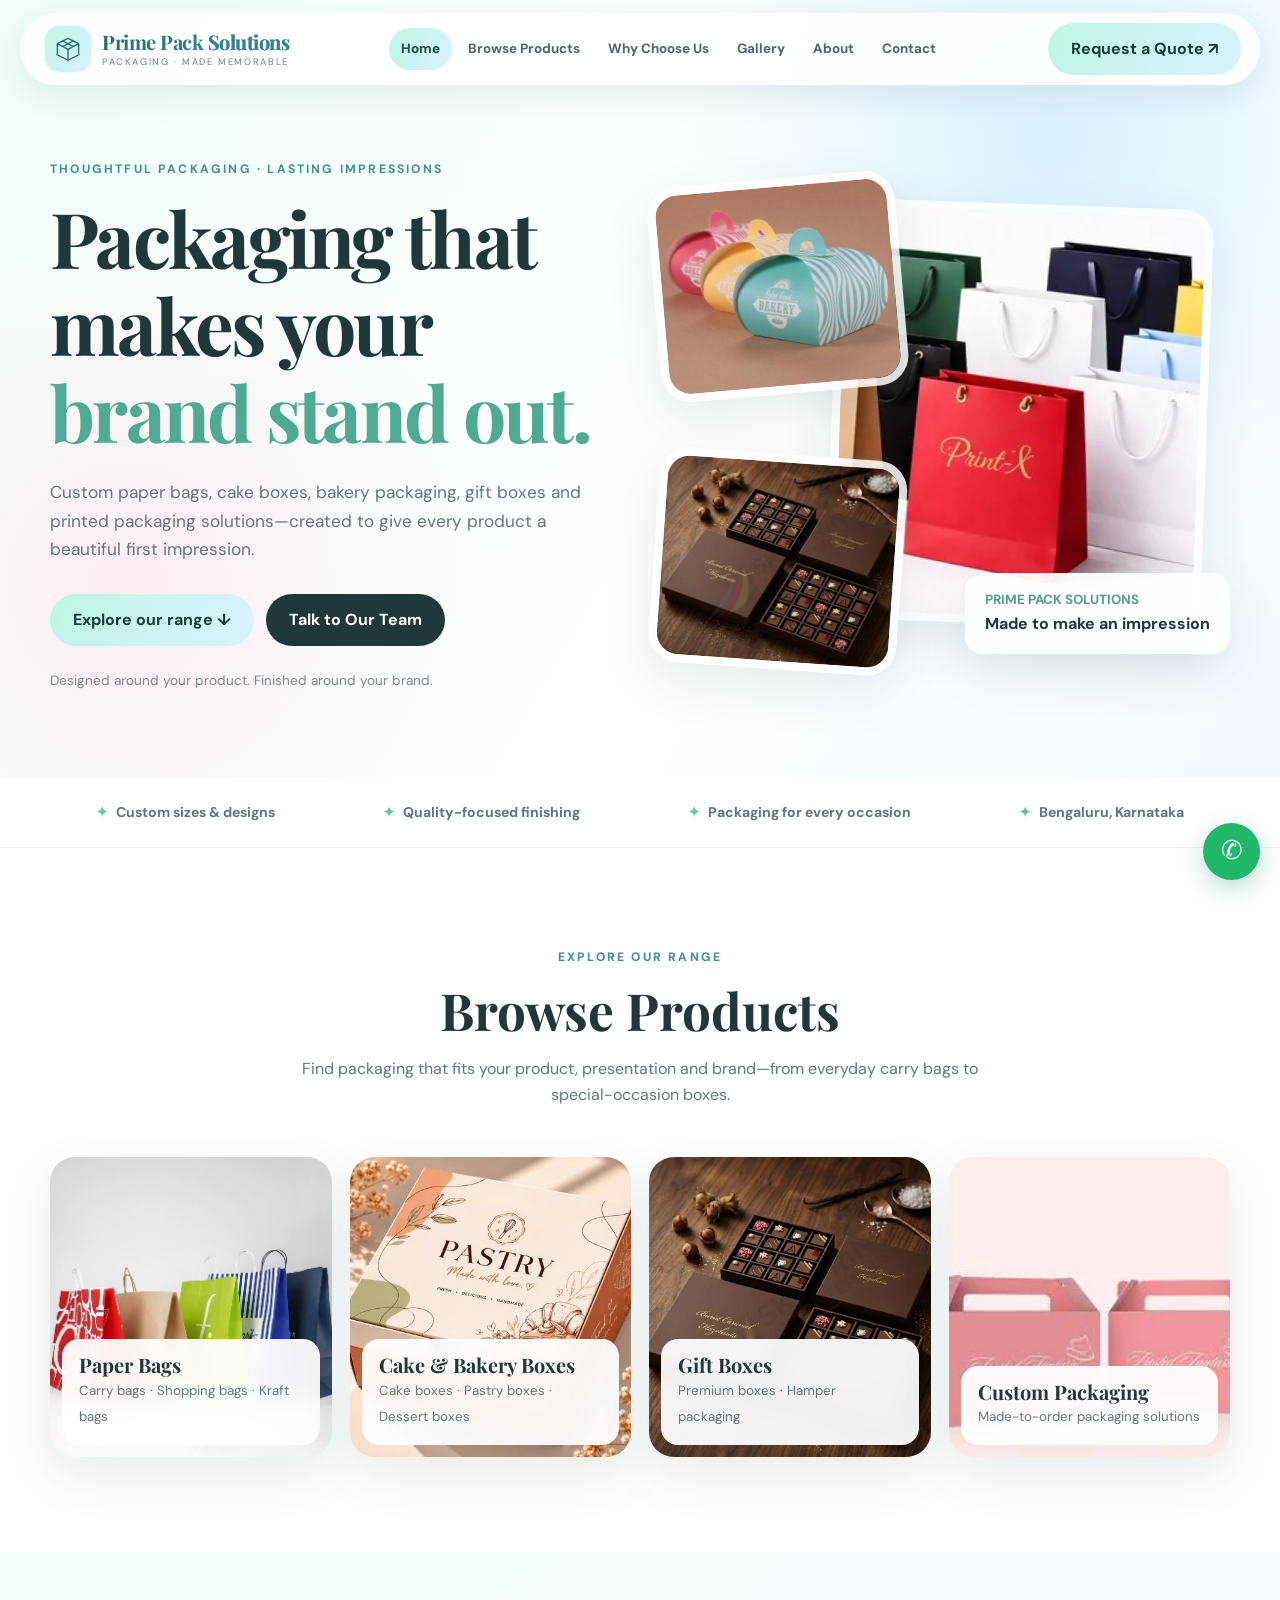
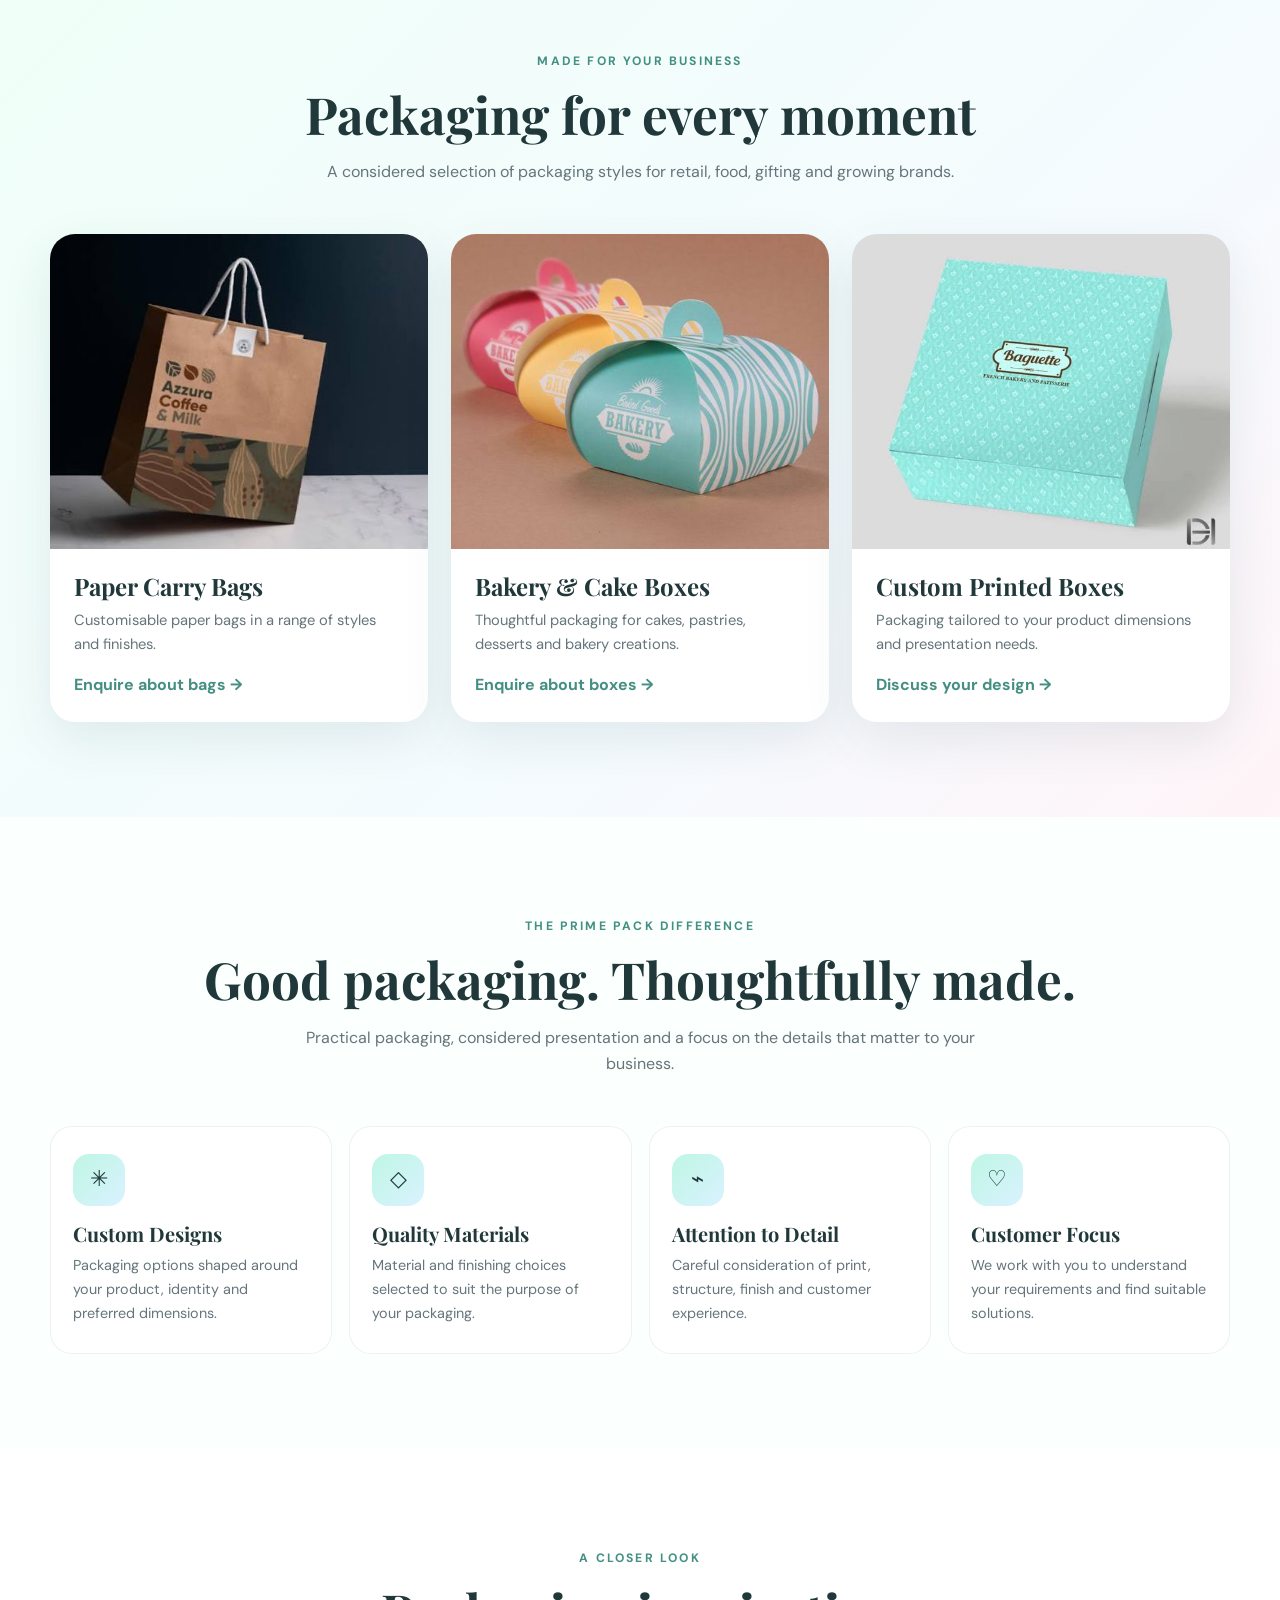
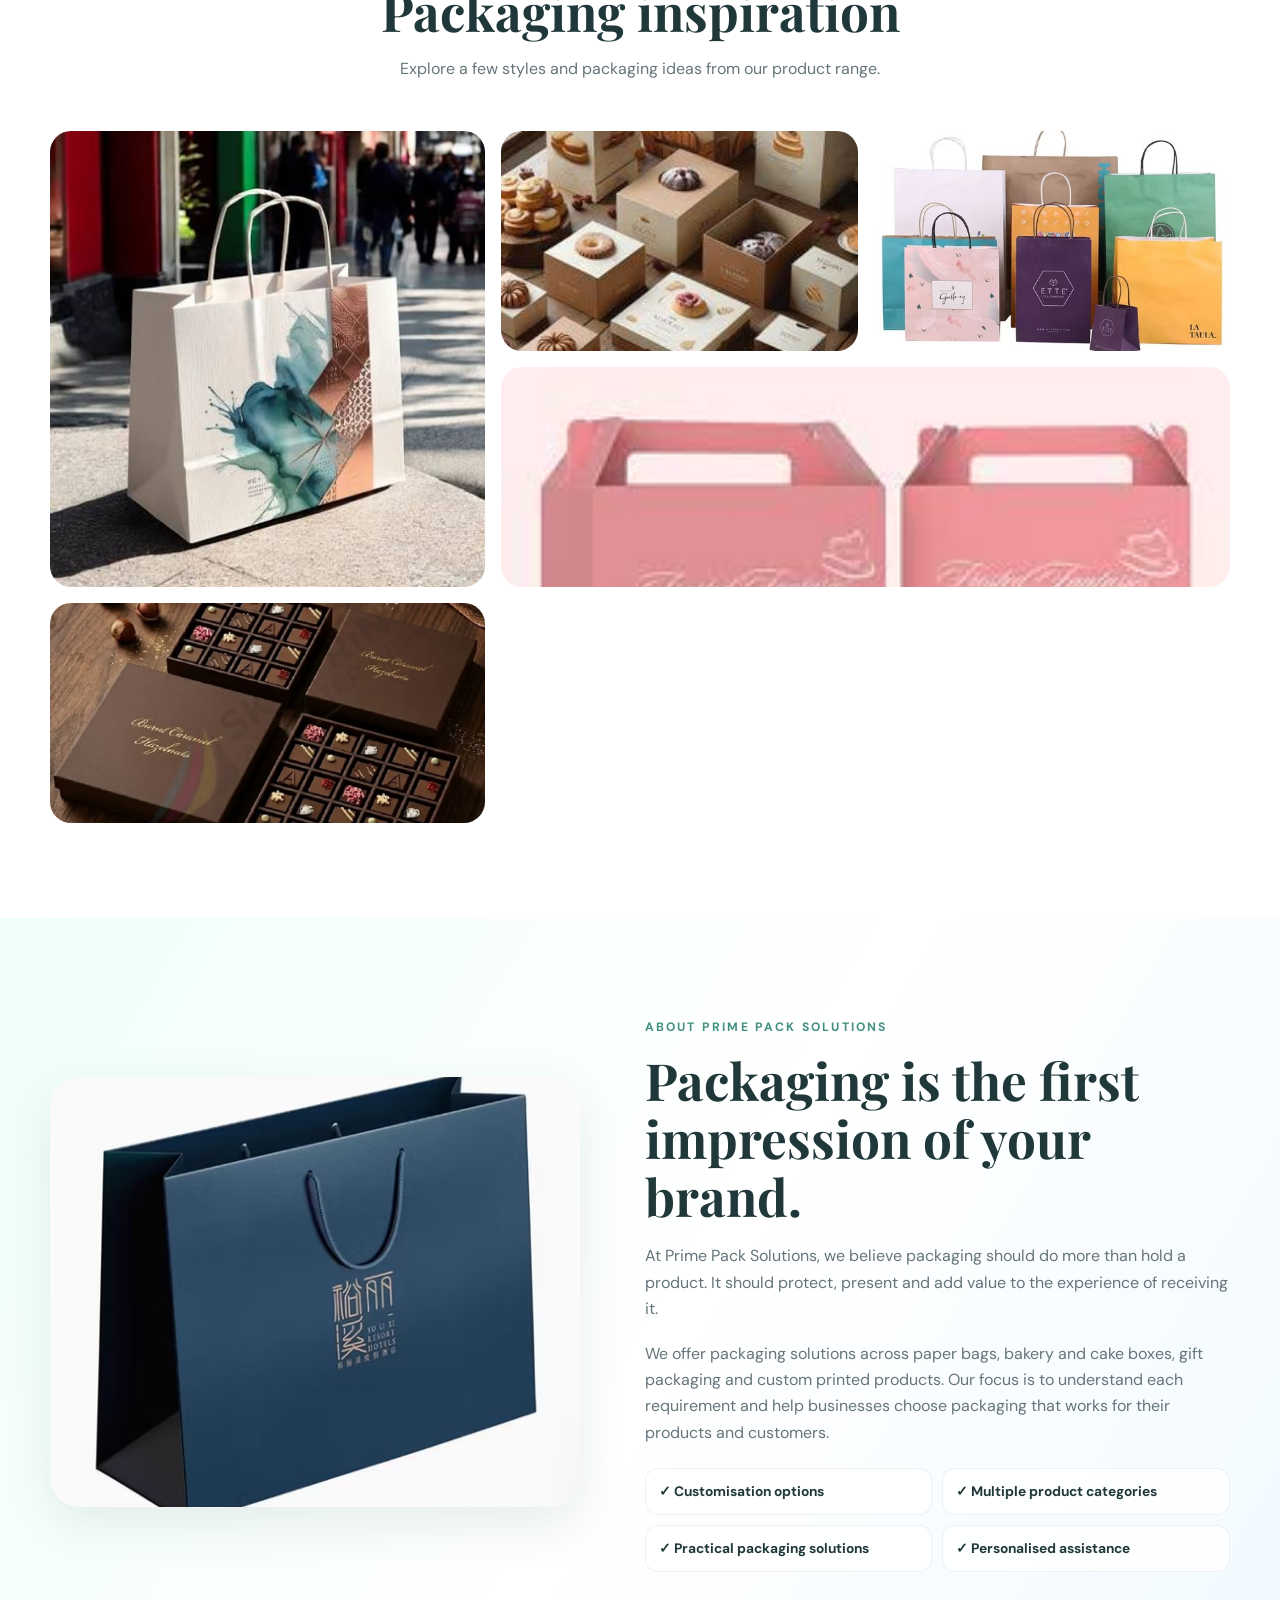
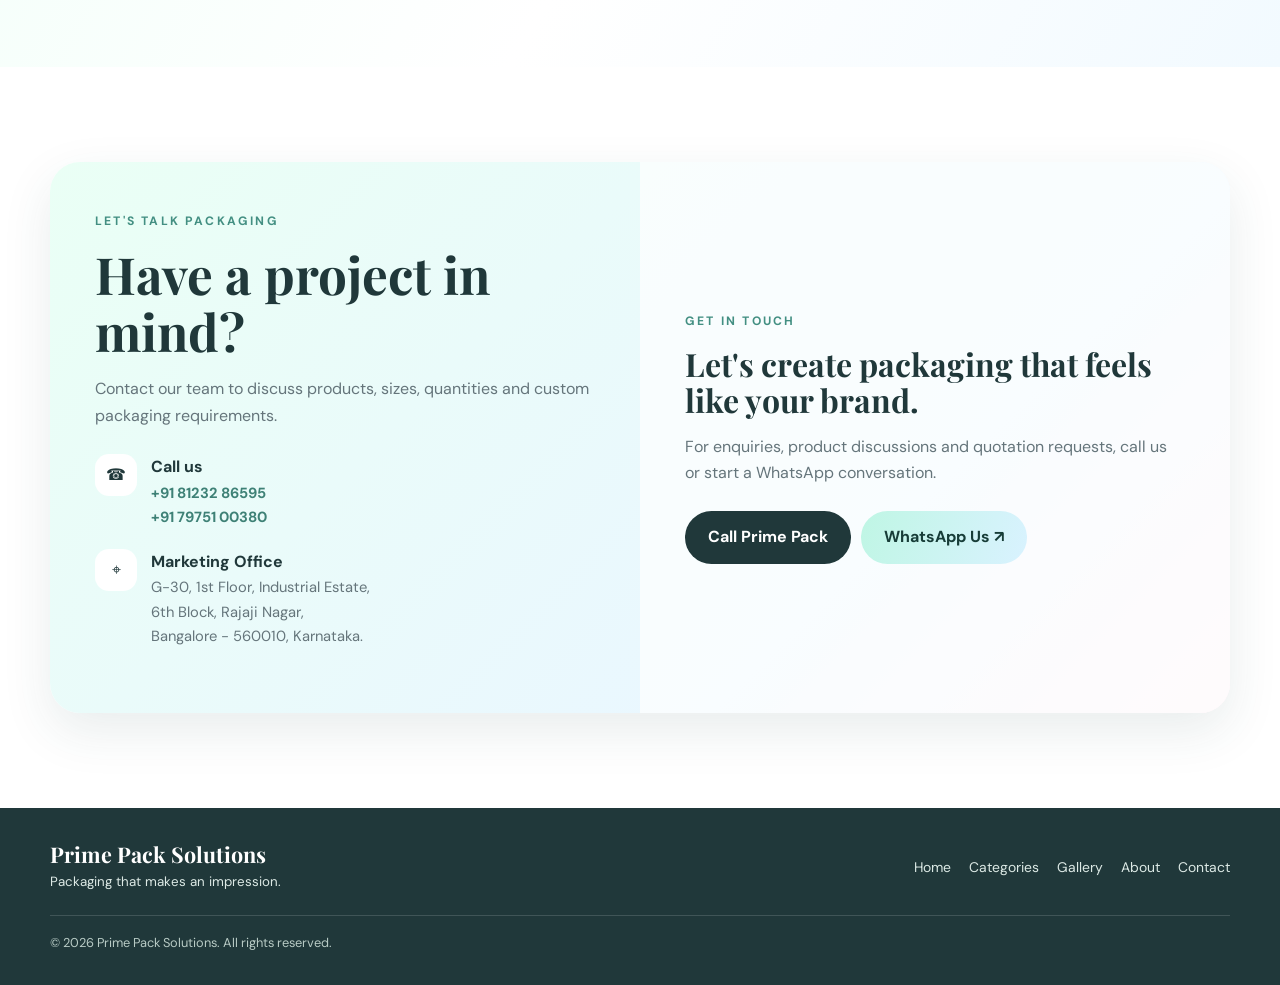
==== commit cea67b2c: "SinglepageRemovedHoverEffect" ====
--- a/index.html
+++ b/index.html
@@ -21,7 +21,7 @@
 <section class="hero" id="home"><div class="wrap hero-grid"><div>
 <span class="eyebrow">Thoughtful packaging · Lasting impressions</span><h1>Packaging that makes your <em>brand stand out.</em></h1>
 <p class="hero-copy">Custom paper bags, cake boxes, bakery packaging, gift boxes and printed packaging solutions—created to give every product a beautiful first impression.</p>
-<div class="actions"><a class="btn primary" href="#categories">Explore Categories ↓</a><a class="btn dark" href="#contact">Talk to Our Team</a></div>
+<div class="actions"><a class="btn primary" href="#categories">Explore our range ↓</a><a class="btn dark" href="#contact">Talk to Our Team</a></div>
 <p style="margin-top:24px;color:#7b898d;font-size:.85rem">Designed around your product. Finished around your brand.</p>
 </div><div class="visual" aria-label="Packaging showcase">
 <div class="photo main-photo"><img src="paper_bags/paper_bag_6.jpeg" alt="Assorted paper bags"></div>
@@ -71,11 +71,14 @@
 <div class="contact-buttons"><a class="btn dark" href="tel:+918123286595">Call Prime Pack</a><a class="btn primary" href="https://wa.me/918123286595?text=Hello%20Prime%20Pack%20Solutions%2C%20I%20would%20like%20to%20enquire%20about%20packaging." target="_blank" rel="noopener">WhatsApp Us ↗</a></div>
 </div></div></div></section>
 
-<div class="lightbox" id="productLightbox" aria-hidden="true" role="dialog" aria-modal="true" aria-label="Product image gallery">
- <button class="lightbox-close" type="button" aria-label="Close gallery">×</button>
- <button class="lightbox-arrow prev" type="button" aria-label="Previous image">‹</button>
- <figure class="lightbox-figure"><img id="lightboxImage" src="" alt=""><figcaption><span id="lightboxTitle"></span><span id="lightboxCount"></span></figcaption></figure>
- <button class="lightbox-arrow next" type="button" aria-label="Next image">›</button>
+<div class="product-preview" id="productPreview" aria-hidden="true" role="dialog" aria-modal="false" aria-label="Product image preview">
+ <div class="preview-card" id="previewCard">
+  <button class="lightbox-close" type="button" aria-label="Close preview">×</button>
+  <button class="lightbox-arrow prev" type="button" aria-label="Previous image">‹</button>
+  <figure class="lightbox-figure"><img id="lightboxImage" src="" alt=""><figcaption><span id="lightboxTitle"></span><span id="lightboxCount"></span></figcaption></figure>
+  <button class="lightbox-arrow next" type="button" aria-label="Next image">›</button>
+  <div class="preview-hint"><span>Use the arrows to browse images</span></div>
+ </div>
 </div>
 </main>
 <footer><div class="wrap"><div class="footer-row"><div><div class="footer-brand">Prime Pack Solutions</div><small>Packaging that makes an impression.</small></div><div class="footer-links"><a href="#home">Home</a><a href="#categories">Categories</a><a href="#gallery">Gallery</a><a href="#about">About</a><a href="#contact">Contact</a></div></div><div class="copyright">© <span id="year"></span> Prime Pack Solutions. All rights reserved.</div></div></footer>
@@ -89,25 +92,50 @@
 document.querySelectorAll("main section[id]").forEach(s=>observer.observe(s));
 document.getElementById("year").textContent=new Date().getFullYear();
 
-// Each category opens its own folder-based image gallery. Add more files to a folder
-// and add their paths to the matching list below to include them in the slideshow.
+// Click-to-open product gallery. Hovering never opens the preview.
 const productGalleries={
  paper_bags:{title:"Paper Bags",images:["paper_bags/paper_bag_1.jpeg","paper_bags/paper_bag_2.jpeg","paper_bags/paper_bag_3.jpeg","paper_bags/paper_bag_4.jpeg","paper_bags/paper_bag_5.jpeg","paper_bags/paper_bag_6.jpeg"]},
  cake_box:{title:"Cake & Bakery Boxes",images:["cake_box/cake_box_1.jpeg","cake_box/cake_box_2.jpeg","cake_box/cake_box_3.jpeg","cake_box/cake_box_4.jpeg","cake_box/cake_box_5.jpeg"]},
  gift_box:{title:"Gift Boxes",images:["gift_box/gift_box_1.jpeg"]},
  custom_packaging:{title:"Custom Packaging",images:["custom_packaging/custom_packaging_1.jpeg","custom_packaging/custom_packaging_2.jpeg","custom_packaging/custom_packaging_3.jpeg"]}
 };
-const lightbox=document.getElementById("productLightbox"),lightboxImage=document.getElementById("lightboxImage"),lightboxTitle=document.getElementById("lightboxTitle"),lightboxCount=document.getElementById("lightboxCount");
-let activeGallery=[],activeGalleryTitle="",activeImageIndex=0,lastGalleryTrigger=null;
-function showGalleryImage(){lightboxImage.src=activeGallery[activeImageIndex];lightboxImage.alt=activeGalleryTitle+" - image "+(activeImageIndex+1);lightboxTitle.textContent=activeGalleryTitle;lightboxCount.textContent=(activeImageIndex+1)+" / "+activeGallery.length;}
-function openGallery(key,trigger){const gallery=productGalleries[key];if(!gallery)return;activeGallery=gallery.images;activeGalleryTitle=gallery.title;activeImageIndex=0;lastGalleryTrigger=trigger;showGalleryImage();lightbox.classList.add("open");lightbox.setAttribute("aria-hidden","false");document.body.classList.add("gallery-open");lightbox.querySelector(".lightbox-close").focus();}
-function closeGallery(){lightbox.classList.remove("open");lightbox.setAttribute("aria-hidden","true");document.body.classList.remove("gallery-open");if(lastGalleryTrigger)lastGalleryTrigger.focus();}
+const preview=document.getElementById("productPreview");
+const lightboxImage=document.getElementById("lightboxImage"),lightboxTitle=document.getElementById("lightboxTitle"),lightboxCount=document.getElementById("lightboxCount");
+let activeGallery=[],activeGalleryTitle="",activeImageIndex=0;
+function showGalleryImage(){
+ lightboxImage.classList.add("changing");
+ const nextSrc=activeGallery[activeImageIndex];
+ const preload=new Image();
+ preload.onload=()=>{lightboxImage.src=nextSrc;lightboxImage.alt=activeGalleryTitle+" - image "+(activeImageIndex+1);requestAnimationFrame(()=>lightboxImage.classList.remove("changing"));};
+ preload.onerror=()=>{lightboxImage.src=nextSrc;lightboxImage.classList.remove("changing");};
+ preload.src=nextSrc;
+ lightboxTitle.textContent=activeGalleryTitle;
+ lightboxCount.textContent=(activeImageIndex+1)+" / "+activeGallery.length;
+}
+function openGallery(key){
+ const gallery=productGalleries[key];if(!gallery)return;
+ activeGallery=gallery.images;activeGalleryTitle=gallery.title;activeImageIndex=0;showGalleryImage();
+ preview.classList.add("visible");preview.setAttribute("aria-hidden","false");
+ document.body.classList.add("gallery-open");
+ preview.querySelector(".lightbox-close").focus();
+}
+function closeGallery(){
+ preview.classList.remove("visible");preview.setAttribute("aria-hidden","true");
+ document.body.classList.remove("gallery-open");
+}
 function moveGallery(step){if(!activeGallery.length)return;activeImageIndex=(activeImageIndex+step+activeGallery.length)%activeGallery.length;showGalleryImage();}
-document.querySelectorAll(".category[data-gallery]").forEach(card=>card.addEventListener("click",event=>{event.preventDefault();openGallery(card.dataset.gallery,card);}));
-lightbox.querySelector(".lightbox-close").addEventListener("click",closeGallery);
-lightbox.querySelector(".prev").addEventListener("click",()=>moveGallery(-1));
-lightbox.querySelector(".next").addEventListener("click",()=>moveGallery(1));
-lightbox.addEventListener("click",event=>{if(event.target===lightbox)closeGallery();});
-document.addEventListener("keydown",event=>{if(!lightbox.classList.contains("open"))return;if(event.key==="Escape")closeGallery();if(event.key==="ArrowLeft")moveGallery(-1);if(event.key==="ArrowRight")moveGallery(1);});
+document.querySelectorAll(".category[data-gallery]").forEach(card=>{
+ card.addEventListener("click",event=>{event.preventDefault();openGallery(card.dataset.gallery);});
+});
+preview.querySelector(".lightbox-close").addEventListener("click",closeGallery);
+preview.querySelector(".prev").addEventListener("click",()=>moveGallery(-1));
+preview.querySelector(".next").addEventListener("click",()=>moveGallery(1));
+preview.addEventListener("click",event=>{if(event.target===preview)closeGallery();});
+document.addEventListener("keydown",event=>{
+ if(!preview.classList.contains("visible"))return;
+ if(event.key==="Escape")closeGallery();
+ if(event.key==="ArrowLeft")moveGallery(-1);
+ if(event.key==="ArrowRight")moveGallery(1);
+});
 </script>
 </body></html>
--- a/styles.css
+++ b/styles.css
@@ -6,9 +6,9 @@
 /* Hero */
 .hero{min-height:760px;padding:155px 0 85px;background:radial-gradient(circle at 82% 18%,#d9f2ff 0,transparent 30%),radial-gradient(circle at 10% 75%,#ffe5efaa 0,transparent 28%),linear-gradient(120deg,#effff8,#fff 60%,#f1faff)}.hero-grid{display:grid;grid-template-columns:1fr 1.05fr;gap:55px;align-items:center}.hero h1{font-size:clamp(3.1rem,6vw,5.4rem);letter-spacing:-.035em}.hero h1 em{font-style:normal;color:#4eaa91}.hero-copy{max-width:560px;margin:24px 0 30px;color:var(--muted);font-size:1.08rem}.actions{display:flex;gap:12px;flex-wrap:wrap}.visual{position:relative;min-height:490px}.photo{position:absolute;overflow:hidden;border:8px solid #ffffffd9;border-radius:30px;box-shadow:var(--shadow)}.photo img{width:100%;height:100%;object-fit:cover}.main-photo{width:65%;height:420px;right:4%;top:25px;transform:rotate(2deg)}.small-photo{width:43%;height:215px;left:0}.small-photo.one{top:0;transform:rotate(-5deg)}.small-photo.two{bottom:0;transform:rotate(4deg)}.sticker{position:absolute;right:0;bottom:15px;background:#fffffff0;padding:16px 20px;border-radius:18px;box-shadow:var(--shadow);font-weight:700}.sticker small{display:block;color:#579c8b}
 /* Category and product sections */
-.strip{padding:23px 0;background:white;border-bottom:1px solid #20383a12}.strip .wrap{display:flex;justify-content:space-around;gap:15px;flex-wrap:wrap;color:#63747a;font-size:.88rem;font-weight:700}.strip span:before{content:"✦";color:#69bea5;margin-right:8px}.categories{background:#fff}.category-grid{display:grid;grid-template-columns:repeat(4,1fr);gap:18px}.category{height:300px;position:relative;overflow:hidden;border-radius:25px;background:#edf8f4;box-shadow:var(--shadow);text-decoration:none}.category img{width:100%;height:100%;object-fit:cover;transition:.5s}.category:hover img{transform:scale(1.07)}.label{position:absolute;inset:auto 12px 12px;background:#fffffff0;padding:15px 17px;border-radius:17px;backdrop-filter:blur(10px)}.label h3{font-size:1.25rem}.label small{color:var(--muted)}.featured{background:linear-gradient(135deg,#f0fff8,#f5fbff 65%,#fff4f8)}.products{display:grid;grid-template-columns:repeat(3,1fr);gap:23px}.product{overflow:hidden;border-radius:25px;background:white;box-shadow:var(--shadow)}.product-img{height:315px;overflow:hidden}.product-img img{width:100%;height:100%;object-fit:cover;transition:.5s}.product:hover img{transform:scale(1.05)}.product-copy{padding:24px}.product-copy h3{font-size:1.5rem;margin-bottom:8px}.product-copy p{color:var(--muted);font-size:.92rem;margin-bottom:15px}.product-copy a{color:#438f82;text-decoration:none;font-weight:700}
+.strip{padding:23px 0;background:white;border-bottom:1px solid #20383a12}.strip .wrap{display:flex;justify-content:space-around;gap:15px;flex-wrap:wrap;color:#63747a;font-size:.88rem;font-weight:700}.strip span:before{content:"✦";color:#69bea5;margin-right:8px}.categories{background:#fff}.category-grid{display:grid;grid-template-columns:repeat(4,1fr);gap:18px}.category{height:300px;position:relative;overflow:hidden;border-radius:25px;background:#edf8f4;box-shadow:var(--shadow);text-decoration:none}.category img{width:100%;height:100%;object-fit:cover;transition:.5s}.category:hover img{transform:scale(1.07)}.label{position:absolute;inset:auto 12px 12px;background:#fffffff0;padding:15px 17px;border-radius:17px;backdrop-filter:blur(10px)}.label h3{font-size:1.25rem}.label small{color:var(--muted)}.featured{background:linear-gradient(135deg,#f0fff8,#f5fbff 65%,#fff4f8)}.products{display:grid;grid-template-columns:repeat(3,1fr);gap:23px}.product{overflow:hidden;border-radius:25px;background:white;box-shadow:var(--shadow)}.product-img{height:315px;overflow:hidden}.product-img img{width:100%;height:100%;object-fit:cover}.product-copy{padding:24px}.product-copy h3{font-size:1.5rem;margin-bottom:8px}.product-copy p{color:var(--muted);font-size:.92rem;margin-bottom:15px}.product-copy a{color:#438f82;text-decoration:none;font-weight:700}
 /* Why and gallery */
-.why-grid{display:grid;grid-template-columns:repeat(4,1fr);gap:17px}.why-card{padding:27px 22px;border:1px solid #20383a12;border-radius:22px;background:#fff}.icon{width:52px;height:52px;border-radius:16px;display:grid;place-items:center;background:linear-gradient(135deg,var(--mint),var(--blue));font-size:1.35rem;margin-bottom:17px}.why-card h3{font-size:1.25rem;margin-bottom:9px}.why-card p{font-size:.9rem;color:var(--muted)}.gallery{background:#fff}.gallery-grid{display:grid;grid-template-columns:1.1fr .9fr .9fr;grid-auto-rows:220px;gap:16px}.gallery-item{overflow:hidden;border-radius:21px}.gallery-item img{width:100%;height:100%;object-fit:cover;transition:.5s}.gallery-item:hover img{transform:scale(1.06)}.tall{grid-row:span 2}.wide{grid-column:span 2}
+.why-grid{display:grid;grid-template-columns:repeat(4,1fr);gap:17px}.why-card{padding:27px 22px;border:1px solid #20383a12;border-radius:22px;background:#fff}.icon{width:52px;height:52px;border-radius:16px;display:grid;place-items:center;background:linear-gradient(135deg,var(--mint),var(--blue));font-size:1.35rem;margin-bottom:17px}.why-card h3{font-size:1.25rem;margin-bottom:9px}.why-card p{font-size:.9rem;color:var(--muted)}.gallery{background:#fff}.gallery-grid{display:grid;grid-template-columns:1.1fr .9fr .9fr;grid-auto-rows:220px;gap:16px}.gallery-item{overflow:hidden;border-radius:21px}.gallery-item img{width:100%;height:100%;object-fit:cover}.tall{grid-row:span 2}.wide{grid-column:span 2}
 /* About and contact */
 .about{background:linear-gradient(120deg,#f0fff8,#fff 55%,#f2faff)}.about-grid{display:grid;grid-template-columns:.95fr 1.05fr;gap:65px;align-items:center}.about-image{overflow:hidden;border-radius:30px;box-shadow:var(--shadow)}.about-image img{width:100%;height:430px;object-fit:cover}.about-copy p{color:var(--muted);margin:18px 0}.points{display:grid;grid-template-columns:1fr 1fr;gap:10px;margin-top:22px}.points span{padding:11px 13px;background:#ffffffcc;border:1px solid #20383a12;border-radius:13px;font-size:.86rem;font-weight:700}.contact{background:#fff}.contact-panel{display:grid;grid-template-columns:1fr 1fr;overflow:hidden;border-radius:30px;background:linear-gradient(135deg,#eafff5,#eaf7ff 70%,#fff0f5);box-shadow:var(--shadow)}.contact-info,.contact-cta{padding:45px}.contact-cta{background:#ffffffb8;display:flex;flex-direction:column;justify-content:center}.contact-info>p,.contact-cta p{color:var(--muted);margin:15px 0 25px}.detail{display:flex;gap:14px;margin:20px 0}.symbol{width:42px;height:42px;flex:0 0 42px;border-radius:14px;background:white;display:grid;place-items:center}.detail strong{display:block}.detail a{color:#3e8176;text-decoration:none;font-weight:700}.detail p{color:var(--muted);font-size:.92rem}.contact-cta h3{font-size:2rem}.contact-buttons{display:flex;gap:10px;flex-wrap:wrap}
 footer{padding:32px 0;background:#20383a;color:#dce9e5}.footer-row{display:flex;justify-content:space-between;align-items:center;gap:20px;flex-wrap:wrap}.footer-brand{font:700 1.35rem "Playfair Display";color:white}.footer-links{display:flex;gap:18px;flex-wrap:wrap}.footer-links a{color:#dce9e5;text-decoration:none;font-size:.87rem}.copyright{border-top:1px solid #ffffff25;margin-top:20px;padding-top:16px;color:#b8cbc5;font-size:.8rem}.whatsapp{position:fixed;z-index:900;right:20px;bottom:20px;width:57px;height:57px;border-radius:50%;display:grid;place-items:center;background:#20b76b;color:white;text-decoration:none;font-size:1.6rem;box-shadow:0 9px 25px #14805040}
@@ -23,16 +23,24 @@
 .brand-copy b{font-size:1.25rem;letter-spacing:-.025em;background:linear-gradient(95deg,#286e61,#398ca8);-webkit-background-clip:text;background-clip:text;color:transparent}
 .brand-copy b i{font-style:normal;color:#397f91}
 .brand-copy small{font-size:.59rem;letter-spacing:.17em}
-/* Category image lightbox */
-body.gallery-open{overflow:hidden}
-.lightbox{position:fixed;inset:0;z-index:2000;display:none;align-items:center;justify-content:center;padding:65px 90px;background:rgba(15,31,35,.92);backdrop-filter:blur(8px)}
-.lightbox.open{display:flex}
-.lightbox-figure{margin:0;max-width:min(100%,1050px);max-height:100%;display:flex;flex-direction:column;align-items:center;gap:15px}
-.lightbox-figure img{max-width:100%;max-height:calc(100vh - 145px);width:auto;height:auto;object-fit:contain;border-radius:14px;box-shadow:0 18px 60px #0006}
-.lightbox-figure figcaption{width:100%;display:flex;justify-content:space-between;gap:20px;color:#fff;font-size:.95rem;font-weight:700}
-.lightbox-close,.lightbox-arrow{position:absolute;border:1px solid #ffffff55;background:#ffffff20;color:white;display:grid;place-items:center;cursor:pointer;transition:.2s}
-.lightbox-close:hover,.lightbox-arrow:hover{background:#ffffff40}
-.lightbox-close{top:22px;right:25px;width:48px;height:48px;border-radius:50%;font-size:2rem;line-height:1}
-.lightbox-arrow{top:50%;transform:translateY(-50%);width:54px;height:68px;border-radius:18px;font-size:3rem;line-height:1}
-.lightbox-arrow.prev{left:22px}.lightbox-arrow.next{right:22px}
-@media(max-width:760px){.brand-copy b{font-size:1.08rem}.lightbox{padding:65px 48px 45px}.lightbox-arrow{width:38px;height:52px;font-size:2.2rem;border-radius:13px}.lightbox-arrow.prev{left:6px}.lightbox-arrow.next{right:6px}.lightbox-close{top:10px;right:10px;width:42px;height:42px}.lightbox-figure img{max-height:calc(100vh - 130px)}}
+
+/* Fluid hover product preview */
+.product-preview{position:fixed;inset:0;z-index:2000;display:flex;align-items:center;justify-content:center;padding:30px;background:rgba(27,52,55,.18);backdrop-filter:blur(0);opacity:0;visibility:hidden;pointer-events:none;transition:opacity .28s ease,visibility .28s ease,backdrop-filter .28s ease}
+.product-preview.visible{opacity:1;visibility:visible;pointer-events:auto;backdrop-filter:blur(7px)}
+.preview-card{pointer-events:auto}
+.preview-card{position:relative;width:min(850px,88vw);height:min(690px,84vh);padding:42px 76px 54px;border:1px solid #ffffffd9;border-radius:30px;background:linear-gradient(135deg,#f4fff9f5,#f2fafffa 70%,#fff5f8f5);box-shadow:0 35px 100px #163b3b45;display:flex;align-items:center;justify-content:center;transform:translateY(24px) scale(.94);opacity:0;transition:transform .42s cubic-bezier(.2,.8,.2,1),opacity .32s ease}
+.product-preview.visible .preview-card{transform:translateY(0) scale(1);opacity:1}
+.lightbox-figure{width:100%;height:100%;margin:0;display:flex;flex-direction:column;align-items:center;justify-content:center;gap:15px}
+.lightbox-figure img{max-width:100%;max-height:calc(84vh - 145px);width:auto;height:auto;object-fit:contain;border-radius:18px;box-shadow:0 18px 55px #173b3b26;transition:opacity .18s ease,transform .25s ease}
+.lightbox-figure img.changing{opacity:.35;transform:scale(.985)}
+.lightbox-figure figcaption{width:100%;display:flex;justify-content:space-between;gap:20px;color:#294c4b;font-size:.95rem;font-weight:700}
+.lightbox-close,.lightbox-arrow{position:absolute;border:1px solid #ffffff;background:#ffffffc9;color:#285d55;display:grid;place-items:center;cursor:pointer;box-shadow:0 5px 20px #23454418;transition:transform .2s ease,background .2s ease}
+.lightbox-close:hover,.lightbox-arrow:hover{background:#bff6e4;transform:scale(1.07)}
+.lightbox-close{top:15px;right:17px;width:43px;height:43px;border-radius:50%;font-size:1.8rem;line-height:1}
+.lightbox-arrow{top:50%;transform:translateY(-50%);width:48px;height:62px;border-radius:16px;font-size:2.7rem;line-height:1}
+.lightbox-arrow:hover{transform:translateY(-50%) scale(1.07)}
+.lightbox-arrow.prev{left:14px}.lightbox-arrow.next{right:14px}
+.preview-hint{position:absolute;bottom:17px;left:0;right:0;display:flex;justify-content:center;gap:28px;color:#63827d;font-size:.75rem;font-weight:700;letter-spacing:.04em;pointer-events:none}
+.preview-hint span{padding:5px 10px;border-radius:30px;background:#ffffffa8}
+@media(max-width:760px){.product-preview{padding:14px}.preview-card{width:100%;height:min(76vh,620px);padding:48px 42px 55px;border-radius:23px}.lightbox-figure img{max-height:calc(76vh - 150px)}.lightbox-arrow{width:34px;height:48px;font-size:2rem;border-radius:12px}.lightbox-arrow.prev{left:5px}.lightbox-arrow.next{right:5px}.lightbox-close{top:9px;right:9px;width:38px;height:38px}.preview-hint{display:none}}
+@media(prefers-reduced-motion:reduce){.preview-card,.product-preview,.lightbox-figure img{transition:none}}
